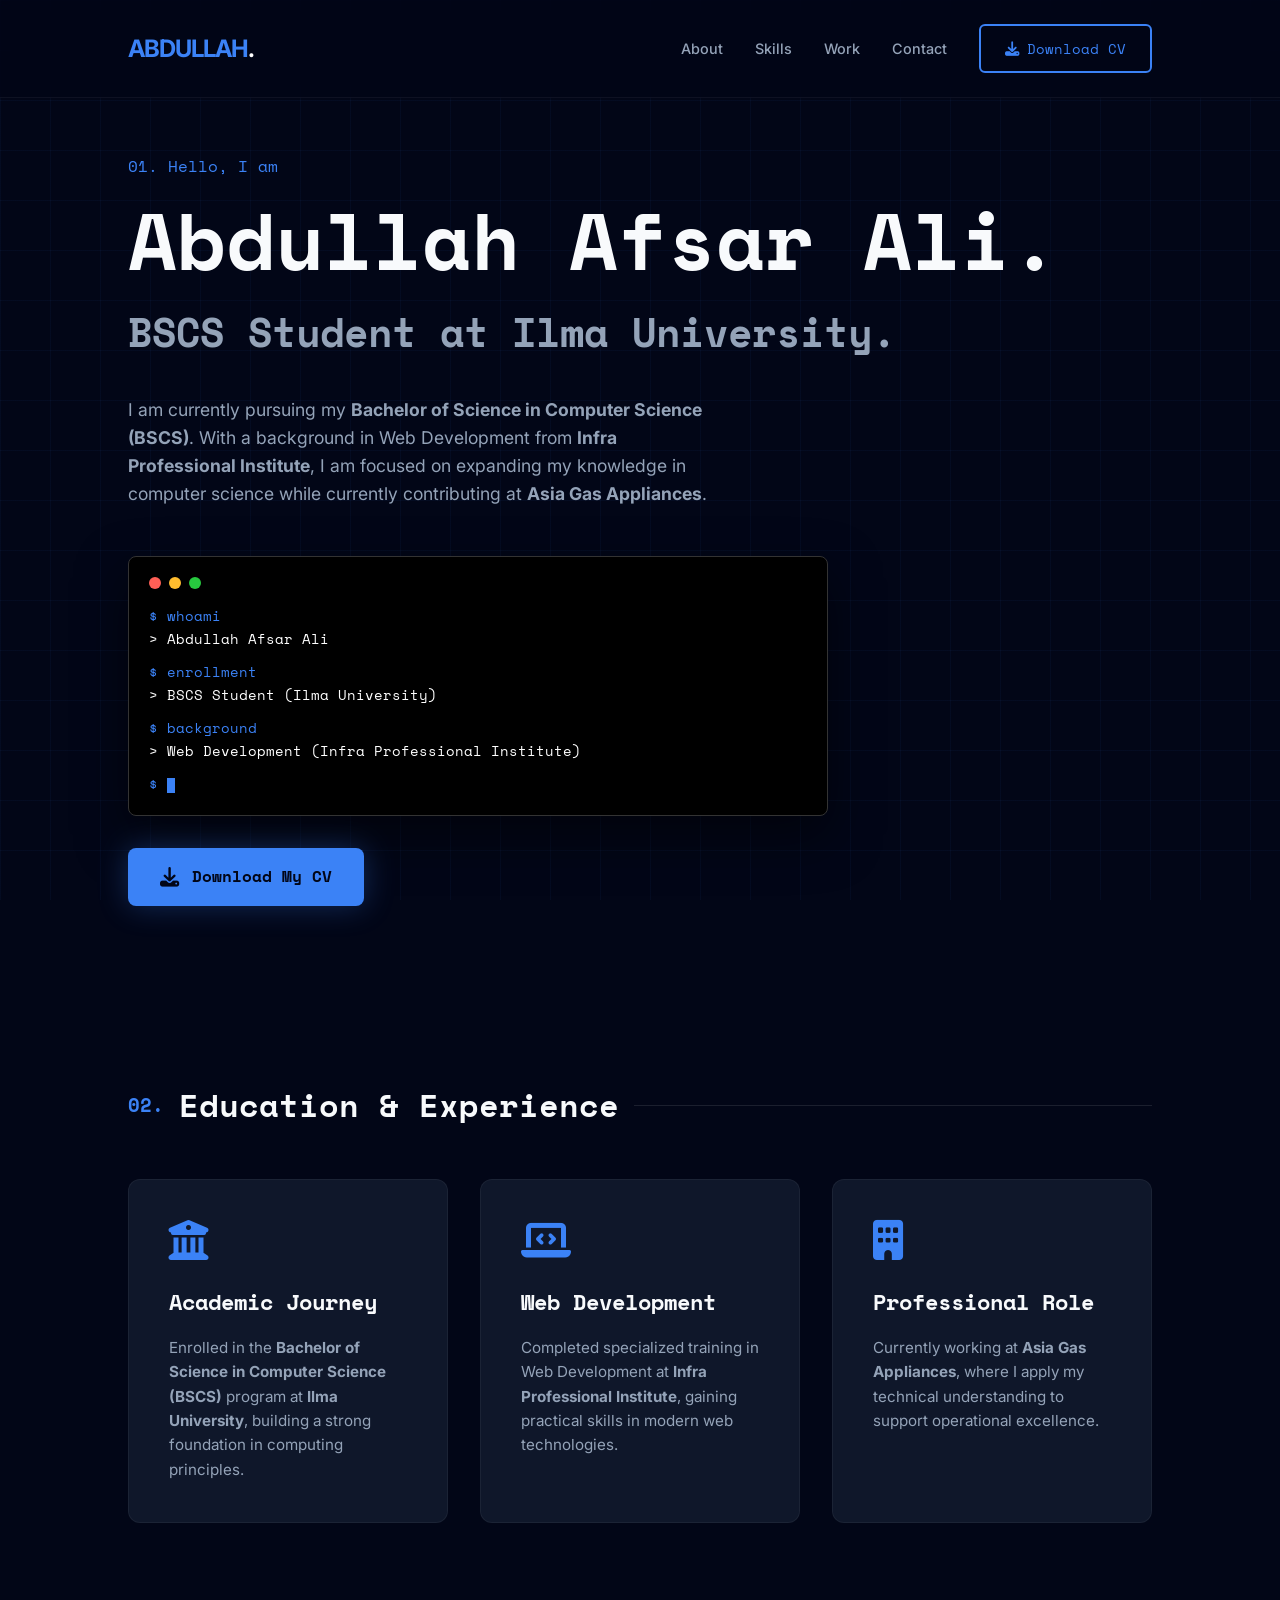
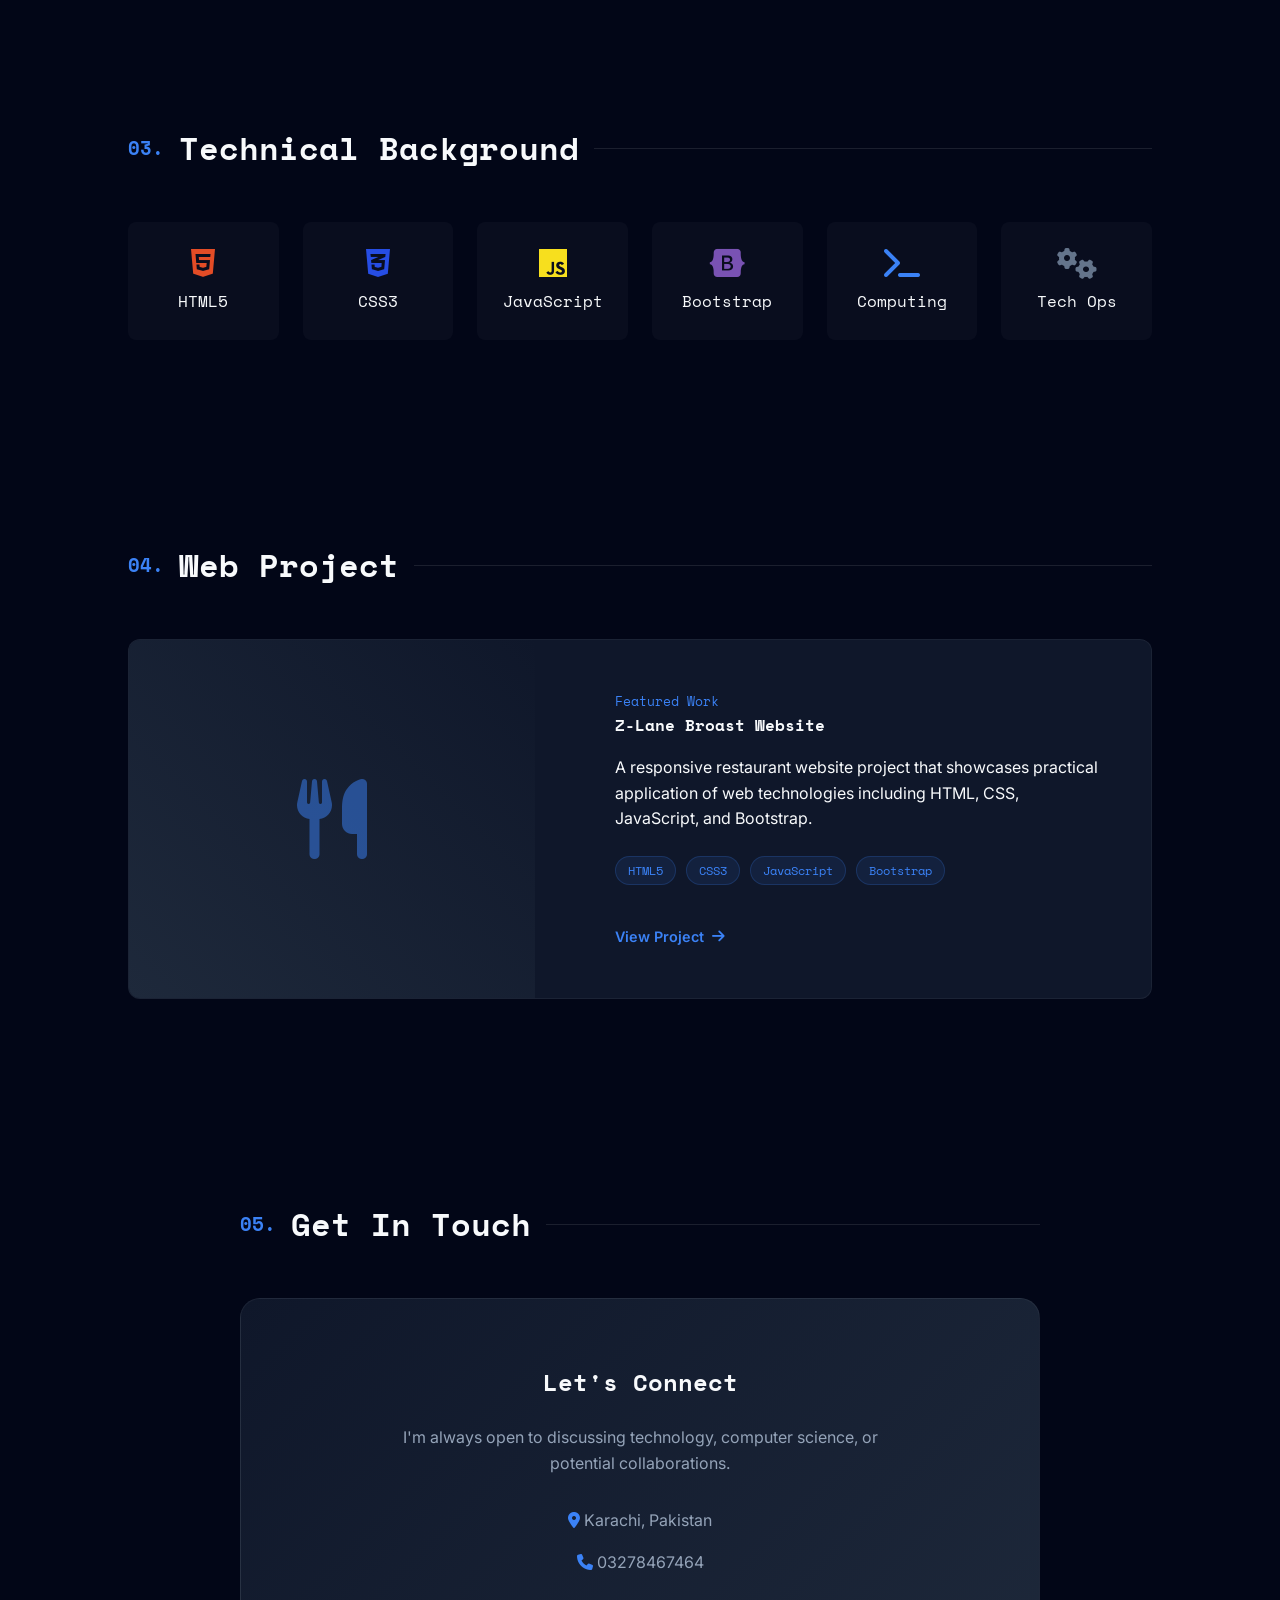
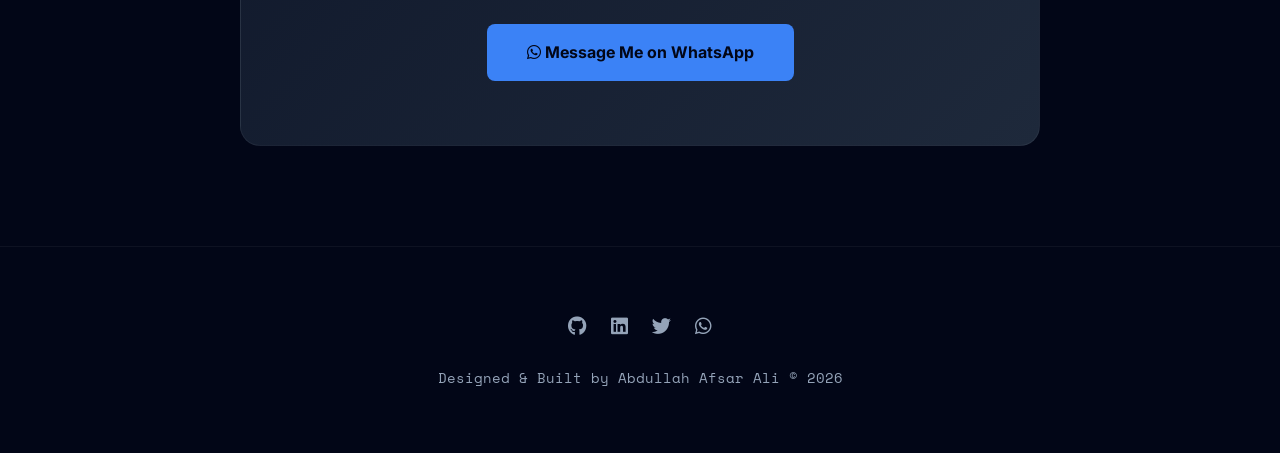
==== index.html @ c538eb92 "Refactor navigation and button styles in index.html" ====
<!DOCTYPE html>
<html lang="en">
<head>
    <meta charset="UTF-8">
    <meta name="viewport" content="width=device-width, initial-scale=1.0">
    <title>Abdullah Afsar Ali | BSCS Student</title>
    
    <!-- Fonts -->
    <link rel="preconnect" href="https://fonts.googleapis.com">
    <link rel="preconnect" href="https://fonts.gstatic.com" crossorigin>
    <link href="https://fonts.googleapis.com/css2?family=Inter:wght@300;400;600;700&family=Space+Mono:wght@400;700&display=swap" rel="stylesheet">
    
    <!-- Icons -->
    <link rel="stylesheet" href="https://cdnjs.cloudflare.com/ajax/libs/font-awesome/6.4.0/css/all.min.css">
    
    <!-- Animation Library -->
    <link href="https://unpkg.com/aos@2.3.1/dist/aos.css" rel="stylesheet">

    <style>
        :root {
            --bg-deep: #020617;
            --bg-card: #0f172a;
            --accent: #3b82f6; 
            --accent-glow: rgba(59, 130, 246, 0.3);
            --text-primary: #f8fafc;
            --text-secondary: #94a3b8;
            --nav-blur: rgba(2, 6, 23, 0.8);
            --transition: all 0.3s cubic-bezier(0.4, 0, 0.2, 1);
        }

        * {
            margin: 0;
            padding: 0;
            box-sizing: border-box;
        }

        body {
            background-color: var(--bg-deep);
            color: var(--text-primary);
            font-family: 'Inter', sans-serif;
            line-height: 1.6;
            overflow-x: hidden;
            scroll-behavior: smooth;
        }

        h1, h2, h3, h4, .mono {
            font-family: 'Space Mono', monospace;
        }

        /* --- Background Effect --- */
        .grid-bg {
            position: fixed;
            top: 0;
            left: 0;
            width: 100%;
            height: 100%;
            background-image: 
                linear-gradient(rgba(59, 130, 246, 0.05) 1px, transparent 1px),
                linear-gradient(90deg, rgba(59, 130, 246, 0.05) 1px, transparent 1px);
            background-size: 50px 50px;
            z-index: -1;
            pointer-events: none;
        }

        /* --- Navigation --- */
        nav {
            position: fixed;
            top: 0;
            width: 100%;
            padding: 1.5rem 10%;
            display: flex;
            justify-content: space-between;
            align-items: center;
            background: var(--nav-blur);
            backdrop-filter: blur(12px);
            z-index: 1000;
            border-bottom: 1px solid rgba(255, 255, 255, 0.05);
        }

        .logo {
            font-size: 1.5rem;
            font-weight: 700;
            color: var(--accent);
            text-decoration: none;
            letter-spacing: -1px;
        }

        .nav-container {
            display: flex;
            gap: 2rem;
            align-items: center;
        }

        .nav-links {
            display: flex;
            gap: 2rem;
            align-items: center;
        }

        .nav-links a {
            text-decoration: none;
            color: var(--text-secondary);
            font-size: 0.9rem;
            font-weight: 500;
            transition: var(--transition);
        }

        .nav-links a:hover {
            color: var(--accent);
        }

        .btn-cv {
            display: inline-flex;
            align-items: center;
            gap: 0.5rem;
            padding: 0.7rem 1.5rem;
            border: 2px solid var(--accent);
            border-radius: 6px;
            color: var(--accent) !important;
            font-family: 'Space Mono', monospace;
            font-size: 0.9rem;
            font-weight: 600;
            text-decoration: none;
            transition: var(--transition);
            cursor: pointer;
            background: transparent;
        }

        .btn-cv:hover {
            background: var(--accent-glow);
            box-shadow: 0 0 20px var(--accent-glow);
            transform: translateY(-2px);
        }

        /* Mobile Menu Toggle */
        .menu-toggle {
            display: none;
            flex-direction: column;
            cursor: pointer;
            gap: 0.5rem;
            background: none;
            border: none;
        }

        .menu-toggle span {
            width: 25px;
            height: 3px;
            background: var(--accent);
            border-radius: 2px;
            transition: var(--transition);
        }

        /* --- Hero Section --- */
        header {
            min-height: 100vh;
            display: flex;
            flex-direction: column;
            justify-content: center;
            padding: 0 10%;
            position: relative;
            margin-top: 80px;
        }

        .hero-label {
            color: var(--accent);
            font-size: 1rem;
            margin-bottom: 1rem;
            display: block;
        }

        header h1 {
            font-size: clamp(2.5rem, 8vw, 5rem);
            line-height: 1.1;
            margin-bottom: 1rem;
            color: var(--text-primary);
        }

        header h2 {
            font-size: clamp(1.5rem, 4vw, 2.5rem);
            color: var(--text-secondary);
            margin-bottom: 2rem;
        }

        .hero-p {
            max-width: 600px;
            color: var(--text-secondary);
            font-size: 1.1rem;
            margin-bottom: 3rem;
        }

        /* --- Terminal Component --- */
        .terminal {
            background: #000;
            border-radius: 8px;
            padding: 20px;
            border: 1px solid #333;
            box-shadow: 0 20px 50px rgba(0,0,0,0.5);
            max-width: 700px;
            margin-top: 2rem;
        }

        .terminal-header {
            display: flex;
            gap: 8px;
            margin-bottom: 15px;
        }

        .dot { width: 12px; height: 12px; border-radius: 50%; }
        .red { background: #ff5f56; }
        .yellow { background: #ffbd2e; }
        .green { background: #27c93f; }

        .terminal-body {
            font-family: 'Space Mono', monospace;
            color: #3b82f6; 
            font-size: 0.9rem;
        }

        .cursor {
            display: inline-block;
            width: 8px;
            height: 15px;
            background: #3b82f6;
            animation: blink 1s infinite;
            vertical-align: middle;
        }

        @keyframes blink { 50% { opacity: 0; } }

        /* --- Sections --- */
        section {
            padding: 100px 10%;
        }

        .section-title {
            font-size: 2rem;
            margin-bottom: 3rem;
            display: flex;
            align-items: center;
            gap: 15px;
        }

        .section-title::after {
            content: "";
            height: 1px;
            flex-grow: 1;
            background: rgba(255, 255, 255, 0.1);
        }

        .section-title span {
            color: var(--accent);
            font-size: 1.2rem;
        }

        /* --- Grid Layouts --- */
        .grid {
            display: grid;
            grid-template-columns: repeat(auto-fit, minmax(300px, 1fr));
            gap: 2rem;
        }

        /* --- Cards --- */
        .card {
            background: var(--bg-card);
            padding: 2.5rem;
            border-radius: 12px;
            border: 1px solid rgba(255, 255, 255, 0.05);
            transition: var(--transition);
            position: relative;
            overflow: hidden;
        }

        .card:hover {
            transform: translateY(-10px);
            border-color: var(--accent);
            background: rgba(15, 23, 42, 0.8);
        }

        .card i {
            font-size: 2.5rem;
            color: var(--accent);
            margin-bottom: 1.5rem;
        }

        .card h4 {
            font-size: 1.4rem;
            margin-bottom: 1rem;
            color: var(--text-primary);
        }

        .card p {
            color: var(--text-secondary);
            font-size: 0.95rem;
        }

        /* --- Project Section --- */
        .project-card {
            grid-column: 1 / -1;
            display: flex;
            flex-direction: row;
            gap: 2rem;
            background: var(--bg-card);
            border-radius: 12px;
            overflow: hidden;
            border: 1px solid rgba(255, 255, 255, 0.05);
        }

        .project-img {
            flex: 1;
            background: linear-gradient(45deg, #1e293b, #0f172a);
            display: flex;
            align-items: center;
            justify-content: center;
            min-height: 300px;
        }

        .project-img i {
            font-size: 5rem;
            color: var(--accent);
            opacity: 0.5;
        }

        .project-content {
            flex: 1.2;
            padding: 3rem;
        }

        .tags {
            display: flex;
            flex-wrap: wrap;
            gap: 10px;
            margin: 1.5rem 0;
        }

        .tag {
            background: rgba(59, 130, 246, 0.1);
            color: var(--accent);
            padding: 4px 12px;
            border-radius: 20px;
            font-size: 0.75rem;
            font-family: 'Space Mono', monospace;
            border: 1px solid rgba(59, 130, 246, 0.2);
        }

        .btn-link {
            display: inline-flex;
            align-items: center;
            gap: 8px;
            color: var(--accent);
            text-decoration: none;
            font-weight: 600;
            font-size: 0.9rem;
            margin-top: 1rem;
        }

        .btn-link:hover i {
            transform: translateX(5px);
        }

        .btn-link i {
            transition: var(--transition);
        }

        /* --- Skills Section --- */
        .skills-container {
            display: grid;
            grid-template-columns: repeat(auto-fit, minmax(150px, 1fr));
            gap: 1.5rem;
        }

        .skill-item {
            background: rgba(255, 255, 255, 0.03);
            padding: 1.5rem;
            border-radius: 8px;
            text-align: center;
            border: 1px solid transparent;
            transition: var(--transition);
        }

        .skill-item:hover {
            border-color: var(--accent);
            background: var(--accent-glow);
        }

        .skill-item i {
            font-size: 2rem;
            margin-bottom: 10px;
            display: block;
        }

        /* --- Contact --- */
        .contact-wrapper {
            max-width: 800px;
            margin: 0 auto;
            text-align: center;
        }

        .contact-card {
            background: linear-gradient(135deg, var(--bg-card), #1e293b);
            padding: 4rem 2rem;
            border-radius: 20px;
            border: 1px solid rgba(255, 255, 255, 0.05);
        }

        .contact-info {
            margin: 2rem 0;
            display: flex;
            flex-direction: column;
            gap: 1rem;
            color: var(--text-secondary);
        }

        .btn-primary {
            display: inline-block;
            background: var(--accent);
            color: var(--bg-deep);
            padding: 1rem 2.5rem;
            border-radius: 8px;
            text-decoration: none;
            font-weight: 700;
            transition: var(--transition);
            margin-top: 1rem;
        }

        .btn-primary:hover {
            transform: translateY(-3px);
            box-shadow: 0 10px 20px var(--accent-glow);
        }

        /* --- Hero CTA Button --- */
        .btn-hero-cv {
            display: inline-flex;
            align-items: center;
            gap: 0.8rem;
            padding: 1rem 2rem;
            background: var(--accent);
            color: var(--bg-deep);
            border: none;
            border-radius: 8px;
            font-size: 1rem;
            font-weight: 700;
            font-family: 'Space Mono', monospace;
            text-decoration: none;
            cursor: pointer;
            transition: var(--transition);
            margin-top: 2rem;
            box-shadow: 0 0 30px var(--accent-glow);
        }

        .btn-hero-cv:hover {
            transform: translateY(-4px);
            box-shadow: 0 10px 40px var(--accent-glow);
            background: #60a5fa;
        }

        .btn-hero-cv i {
            font-size: 1.2rem;
        }

        /* --- Footer --- */
        footer {
            padding: 4rem 10%;
            text-align: center;
            border-top: 1px solid rgba(255, 255, 255, 0.05);
            color: var(--text-secondary);
            font-size: 0.9rem;
        }

        .social-links {
            display: flex;
            justify-content: center;
            gap: 1.5rem;
            margin-bottom: 1.5rem;
        }

        .social-links a {
            color: var(--text-secondary);
            font-size: 1.2rem;
            transition: var(--transition);
        }

        .social-links a:hover {
            color: var(--accent);
        }

        /* --- Responsive --- */
        @media (max-width: 768px) {
            nav {
                padding: 1rem 5%;
                flex-wrap: wrap;
            }

            .menu-toggle {
                display: flex;
            }

            .nav-container {
                display: none;
                position: absolute;
                top: 100%;
                left: 0;
                right: 0;
                flex-direction: column;
                background: var(--nav-blur);
                padding: 2rem 5%;
                gap: 1rem;
                width: 100%;
            }

            .nav-container.active {
                display: flex;
            }

            .nav-links {
                flex-direction: column;
                gap: 1rem;
                width: 100%;
            }

            .nav-links a, .btn-cv {
                width: 100%;
                text-align: center;
            }

            section { 
                padding: 60px 5%; 
            }

            header { 
                padding: 0 5%; 
                margin-top: 100px;
            }

            header h1 { 
                font-size: 2.5rem; 
            }

            .section-title { 
                font-size: 1.5rem; 
            }

            .project-card {
                flex-direction: column;
            }

            .project-img {
                min-height: 200px;
            }
        }
    </style>
</head>
<body>

    <div class="grid-bg"></div>

    <nav>
        <a href="#" class="logo">ABDULLAH<span style="color:white">.</span></a>
        <button class="menu-toggle" id="menuToggle">
            <span></span>
            <span></span>
            <span></span>
        </button>
        <div class="nav-container" id="navContainer">
            <div class="nav-links">
                <a href="#about">About</a>
                <a href="#skills">Skills</a>
                <a href="#projects">Work</a>
                <a href="#contact">Contact</a>
                <a href="CV.pdf" download class="btn-cv">
                    <i class="fas fa-download"></i> Download CV
                </a>
            </div>
        </div>
    </nav>

    <header>
        <div data-aos="fade-up">
            <span class="hero-label mono">01. Hello, I am</span>
            <h1>Abdullah Afsar Ali.</h1>
            <h2>BSCS Student at Ilma University.</h2>
            <p class="hero-p">
                I am currently pursuing my <strong>Bachelor of Science in Computer Science (BSCS)</strong>. 
                With a background in Web Development from <strong>Infra Professional Institute</strong>, I am focused on 
                expanding my knowledge in computer science while currently contributing at <strong>Asia Gas Appliances</strong>.
            </p>
            
            <div class="terminal">
                <div class="terminal-header">
                    <div class="dot red"></div>
                    <div class="dot yellow"></div>
                    <div class="dot green"></div>
                </div>
                <div class="terminal-body">
                    <div>$ whoami</div>
                    <div style="color: #fff; margin-bottom: 10px;">> Abdullah Afsar Ali</div>
                    <div>$ enrollment</div>
                    <div style="color: #fff; margin-bottom: 10px;">> BSCS Student (Ilma University)</div>
                    <div>$ background</div>
                    <div style="color: #fff; margin-bottom: 10px;">> Web Development (Infra Professional Institute)</div>
                    <div>$ <span class="cursor"></span></div>
                </div>
            </div>
            
            <a href="CV.pdf" download class="btn-hero-cv">
                <i class="fas fa-download"></i> Download My CV
            </a>
        </div>
    </header>

    <section id="about">
        <h3 class="section-title" data-aos="fade-right"><span>02.</span> Education & Experience</h3>
        <div class="grid">
            <div class="card" data-aos="fade-up">
                <i class="fas fa-university"></i>
                <h4>Academic Journey</h4>
                <p>Enrolled in the <strong>Bachelor of Science in Computer Science (BSCS)</strong> program at <strong>Ilma University</strong>, building a strong foundation in computing principles.</p>
            </div>
            <div class="card" data-aos="fade-up" data-aos-delay="100">
                <i class="fas fa-laptop-code"></i>
                <h4>Web Development</h4>
                <p>Completed specialized training in Web Development at <strong>Infra Professional Institute</strong>, gaining practical skills in modern web technologies.</p>
            </div>
            <div class="card" data-aos="fade-up" data-aos-delay="200">
                <i class="fas fa-building"></i>
                <h4>Professional Role</h4>
                <p>Currently working at <strong>Asia Gas Appliances</strong>, where I apply my technical understanding to support operational excellence.</p>
            </div>
        </div>
    </section>

    <section id="skills">
        <h3 class="section-title" data-aos="fade-right"><span>03.</span> Technical Background</h3>
        <div class="skills-container">
            <div class="skill-item" data-aos="zoom-in">
                <i class="fab fa-html5" style="color: #e34c26;"></i>
                <span class="mono">HTML5</span>
            </div>
            <div class="skill-item" data-aos="zoom-in" data-aos-delay="50">
                <i class="fab fa-css3-alt" style="color: #264de4;"></i>
                <span class="mono">CSS3</span>
            </div>
            <div class="skill-item" data-aos="zoom-in" data-aos-delay="100">
                <i class="fab fa-js" style="color: #f7df1e;"></i>
                <span class="mono">JavaScript</span>
            </div>
            <div class="skill-item" data-aos="zoom-in" data-aos-delay="150">
                <i class="fab fa-bootstrap" style="color: #7952b3;"></i>
                <span class="mono">Bootstrap</span>
            </div>
            <div class="skill-item" data-aos="zoom-in" data-aos-delay="200">
                <i class="fas fa-terminal" style="color: var(--accent);"></i>
                <span class="mono">Computing</span>
            </div>
            <div class="skill-item" data-aos="zoom-in" data-aos-delay="250">
                <i class="fas fa-gears" style="color: #64748b;"></i>
                <span class="mono">Tech Ops</span>
            </div>
        </div>
    </section>

    <section id="projects">
        <h3 class="section-title" data-aos="fade-right"><span>04.</span> Web Project</h3>
        <div class="project-card" data-aos="fade-up">
            <div class="project-img">
                <i class="fas fa-utensils"></i>
            </div>
            <div class="project-content">
                <span class="mono" style="color: var(--accent); font-size: 0.8rem;">Featured Work</span>
                <h4>Z-Lane Broast Website</h4>
                <p style="margin-top: 1rem;">
                    A responsive restaurant website project that showcases practical application 
                    of web technologies including HTML, CSS, JavaScript, and Bootstrap.
                </p>
                <div class="tags">
                    <span class="tag">HTML5</span>
                    <span class="tag">CSS3</span>
                    <span class="tag">JavaScript</span>
                    <span class="tag">Bootstrap</span>
                </div>
                <a href="https://whitedevil1566.github.io/Z-Lane-Broast/" target="_blank" class="btn-link">
                    View Project <i class="fas fa-arrow-right"></i>
                </a>
            </div>
        </div>
    </section>

    <section id="contact">
        <div class="contact-wrapper" data-aos="zoom-out">
            <h3 class="section-title"><span>05.</span> Get In Touch</h3>
            <div class="contact-card">
                <h2>Let's Connect</h2>
                <p style="color: var(--text-secondary); max-width: 500px; margin: 1.5rem auto;">
                    I'm always open to discussing technology, computer science, or potential collaborations.
                </p>
                <div class="contact-info">
                    <p><i class="fas fa-map-marker-alt" style="color: var(--accent);"></i> Karachi, Pakistan</p>
                    <p><i class="fas fa-phone" style="color: var(--accent);"></i> 03278467464</p>
                </div>
                <a href="https://wa.me/923278467464" class="btn-primary">
                    <i class="fab fa-whatsapp"></i> Message Me on WhatsApp
                </a>
            </div>
        </div>
    </section>

    <footer>
        <div class="social-links">
            <a href="https://github.com/whitedevil1566" target="_blank"><i class="fab fa-github"></i></a>
            <a href="#"><i class="fab fa-linkedin"></i></a>
            <a href="#"><i class="fab fa-twitter"></i></a>
            <a href="https://wa.me/923278467464"><i class="fab fa-whatsapp"></i></a>
        </div>
        <p class="mono">Designed & Built by Abdullah Afsar Ali &copy; 2026</p>
    </footer>

    <!-- Scripts -->
    <script src="https://unpkg.com/aos@2.3.1/dist/aos.js"></script>
    <script>
        // Initialize Animations
        AOS.init({
            duration: 1000,
            once: true,
            offset: 100
        });

        // Mobile Menu Toggle
        const menuToggle = document.getElementById('menuToggle');
        const navContainer = document.getElementById('navContainer');

        menuToggle.addEventListener('click', () => {
            navContainer.classList.toggle('active');
        });

        // Close menu when a link is clicked
        document.querySelectorAll('.nav-links a').forEach(link => {
            link.addEventListener('click', () => {
                navContainer.classList.remove('active');
            });
        });

        // Scroll Effect for Nav
        window.addEventListener('scroll', () => {
            const nav = document.querySelector('nav');
            if (window.scrollY > 50) {
                nav.style.padding = '1rem 10%';
                nav.style.boxShadow = '0 10px 30px rgba(0,0,0,0.3)';
            } else {
                nav.style.padding = '1.5rem 10%';
                nav.style.boxShadow = 'none';
            }
        });
    </script>
</body>
</html>
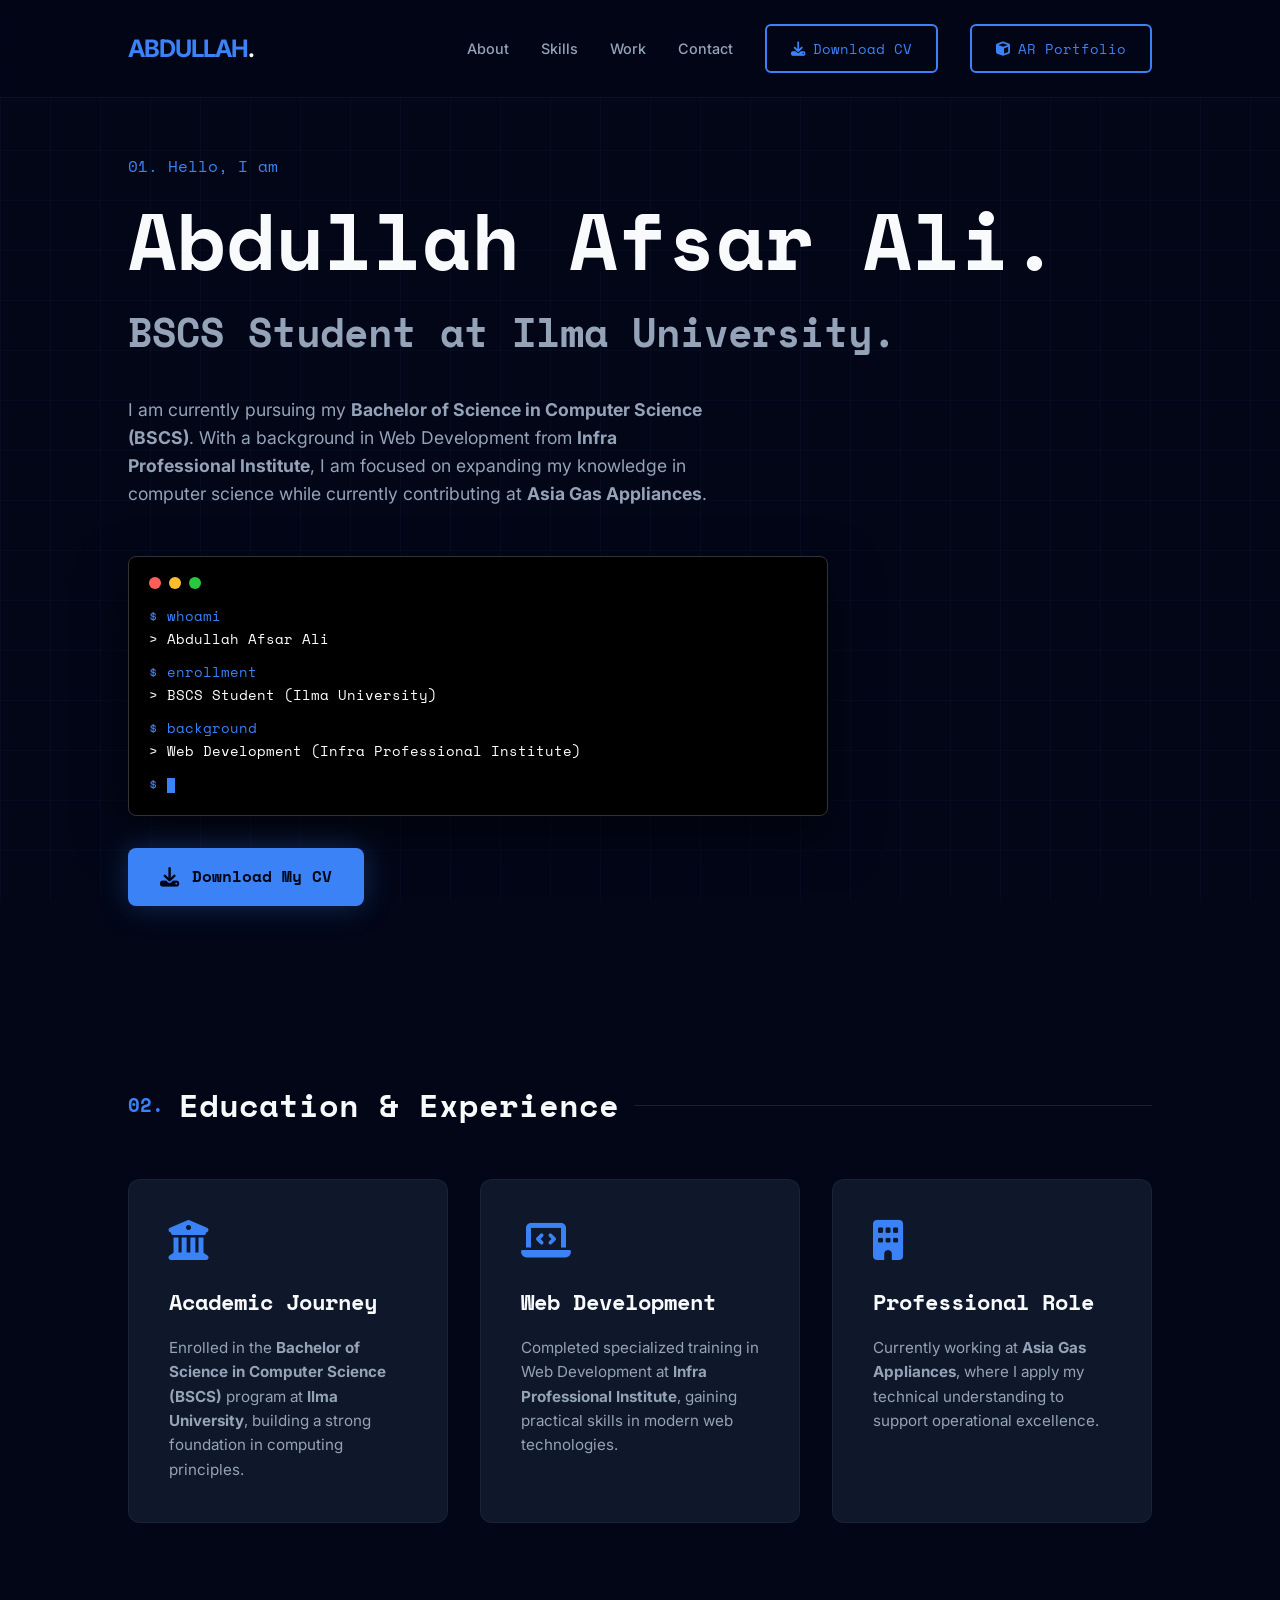
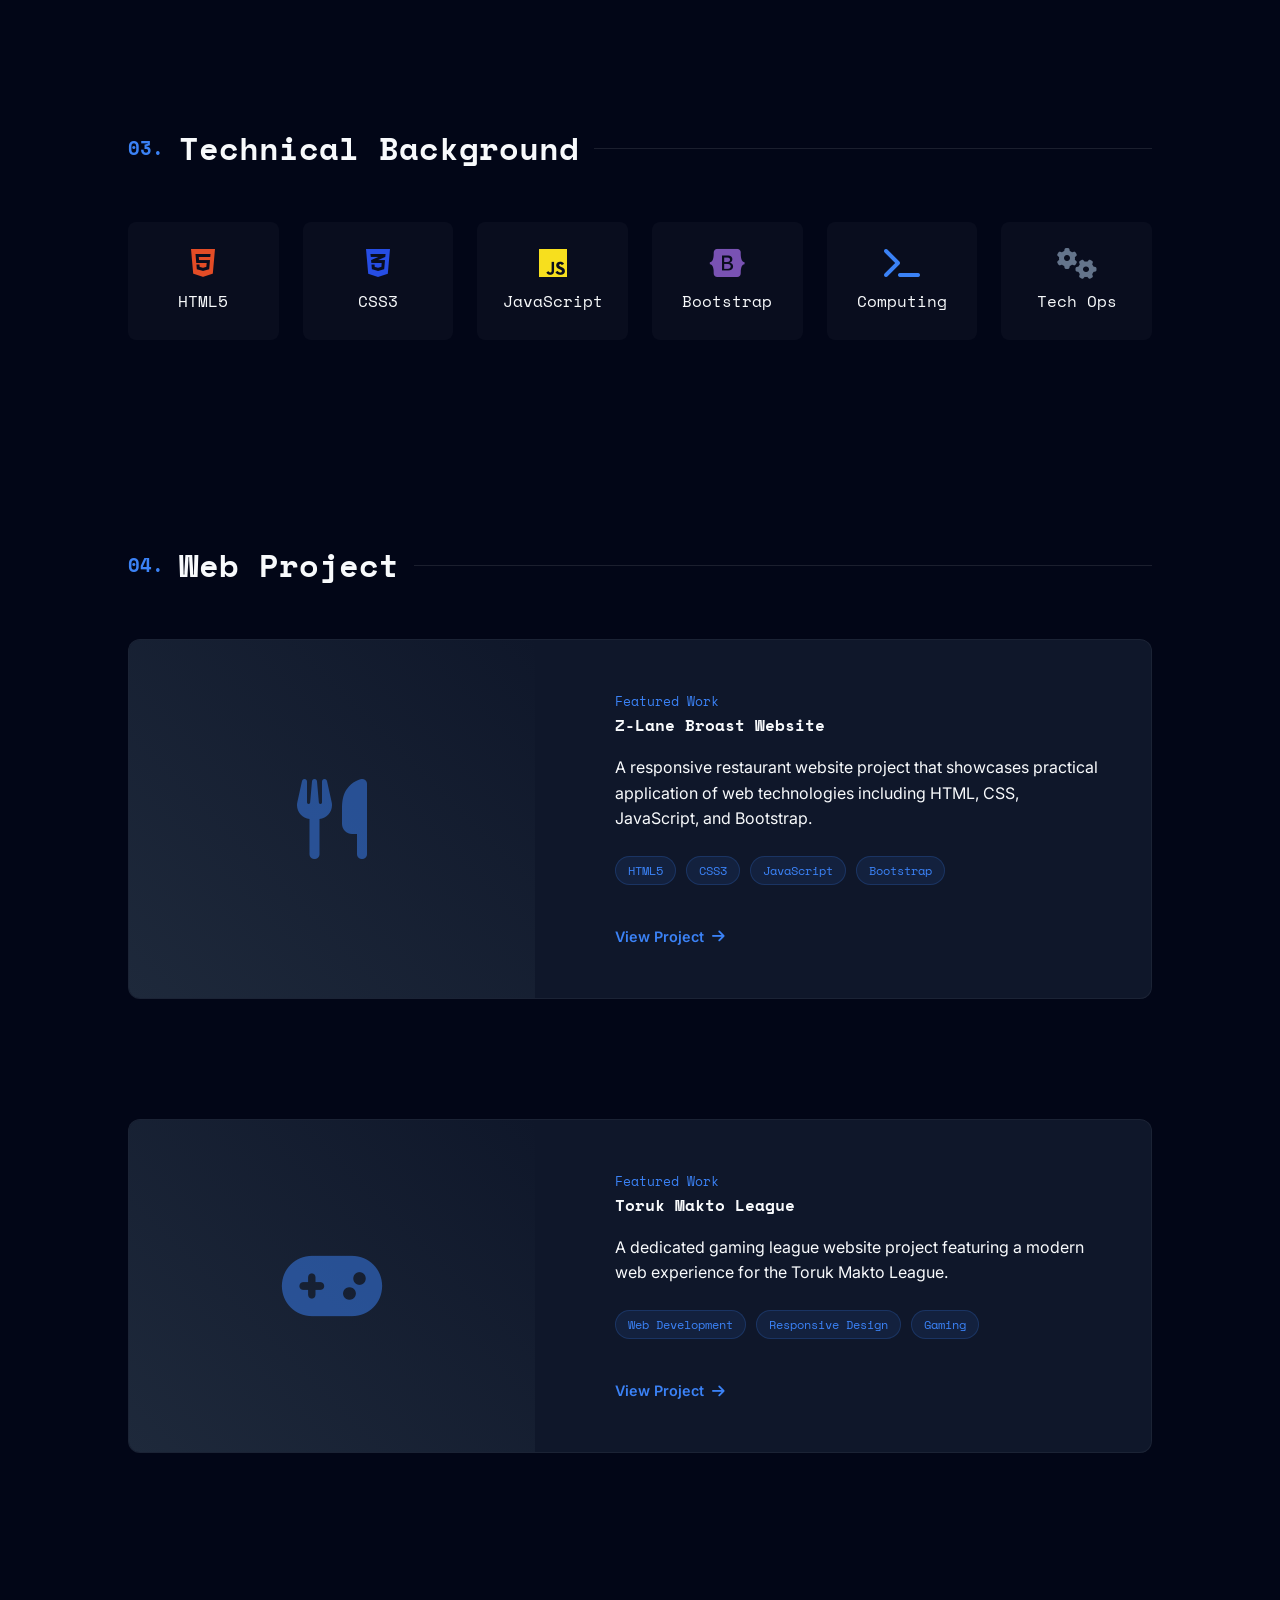
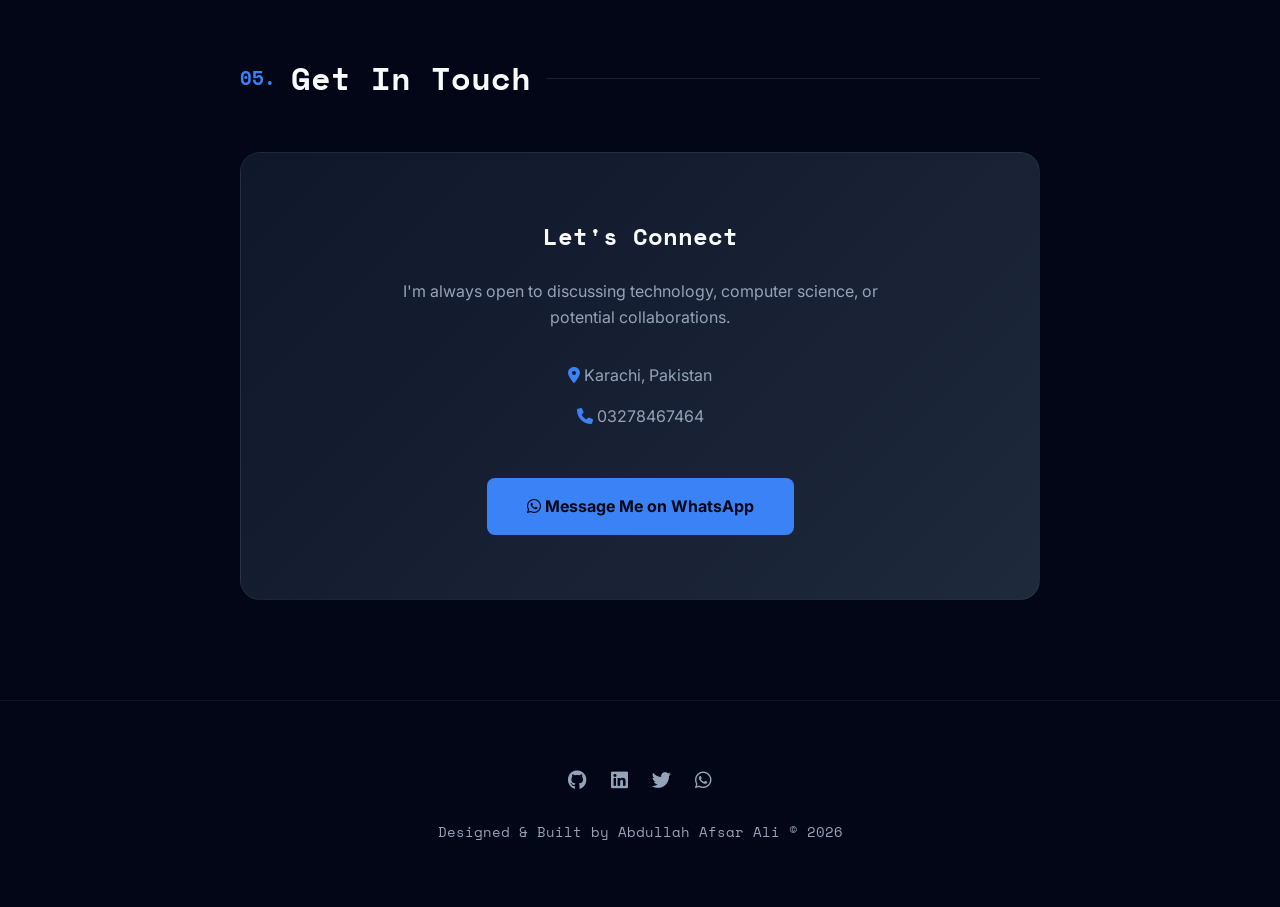
==== commit abf653d6: "Add files via upload" ====
--- a/index.html
+++ b/index.html
@@ -569,6 +569,7 @@
                 <a href="CV.pdf" download class="btn-cv">
                     <i class="fas fa-download"></i> Download CV
                 </a>
+                <a href="ar.html" class="btn-cv"><i class="fas fa-cube"></i> AR Portfolio</a>
             </div>
         </div>
     </nav>
@@ -684,6 +685,30 @@
         </div>
     </section>
 
+    <section id="project-toruk" style="padding-top: 20px;">
+        <div class="project-card" data-aos="fade-up">
+            <div class="project-img">
+                <i class="fas fa-gamepad"></i>
+            </div>
+            <div class="project-content">
+                <span class="mono" style="color: var(--accent); font-size: 0.8rem;">Featured Work</span>
+                <h4>Toruk Makto League</h4>
+                <p style="margin-top: 1rem;">
+                    A dedicated gaming league website project featuring a modern web experience
+                    for the Toruk Makto League.
+                </p>
+                <div class="tags">
+                    <span class="tag">Web Development</span>
+                    <span class="tag">Responsive Design</span>
+                    <span class="tag">Gaming</span>
+                </div>
+                <a href="https://torukmaktoleague.com/" target="_blank" rel="noopener noreferrer" class="btn-link">
+                    View Project <i class="fas fa-arrow-right"></i>
+                </a>
+            </div>
+        </div>
+    </section>
+
     <section id="contact">
         <div class="contact-wrapper" data-aos="zoom-out">
             <h3 class="section-title"><span>05.</span> Get In Touch</h3>
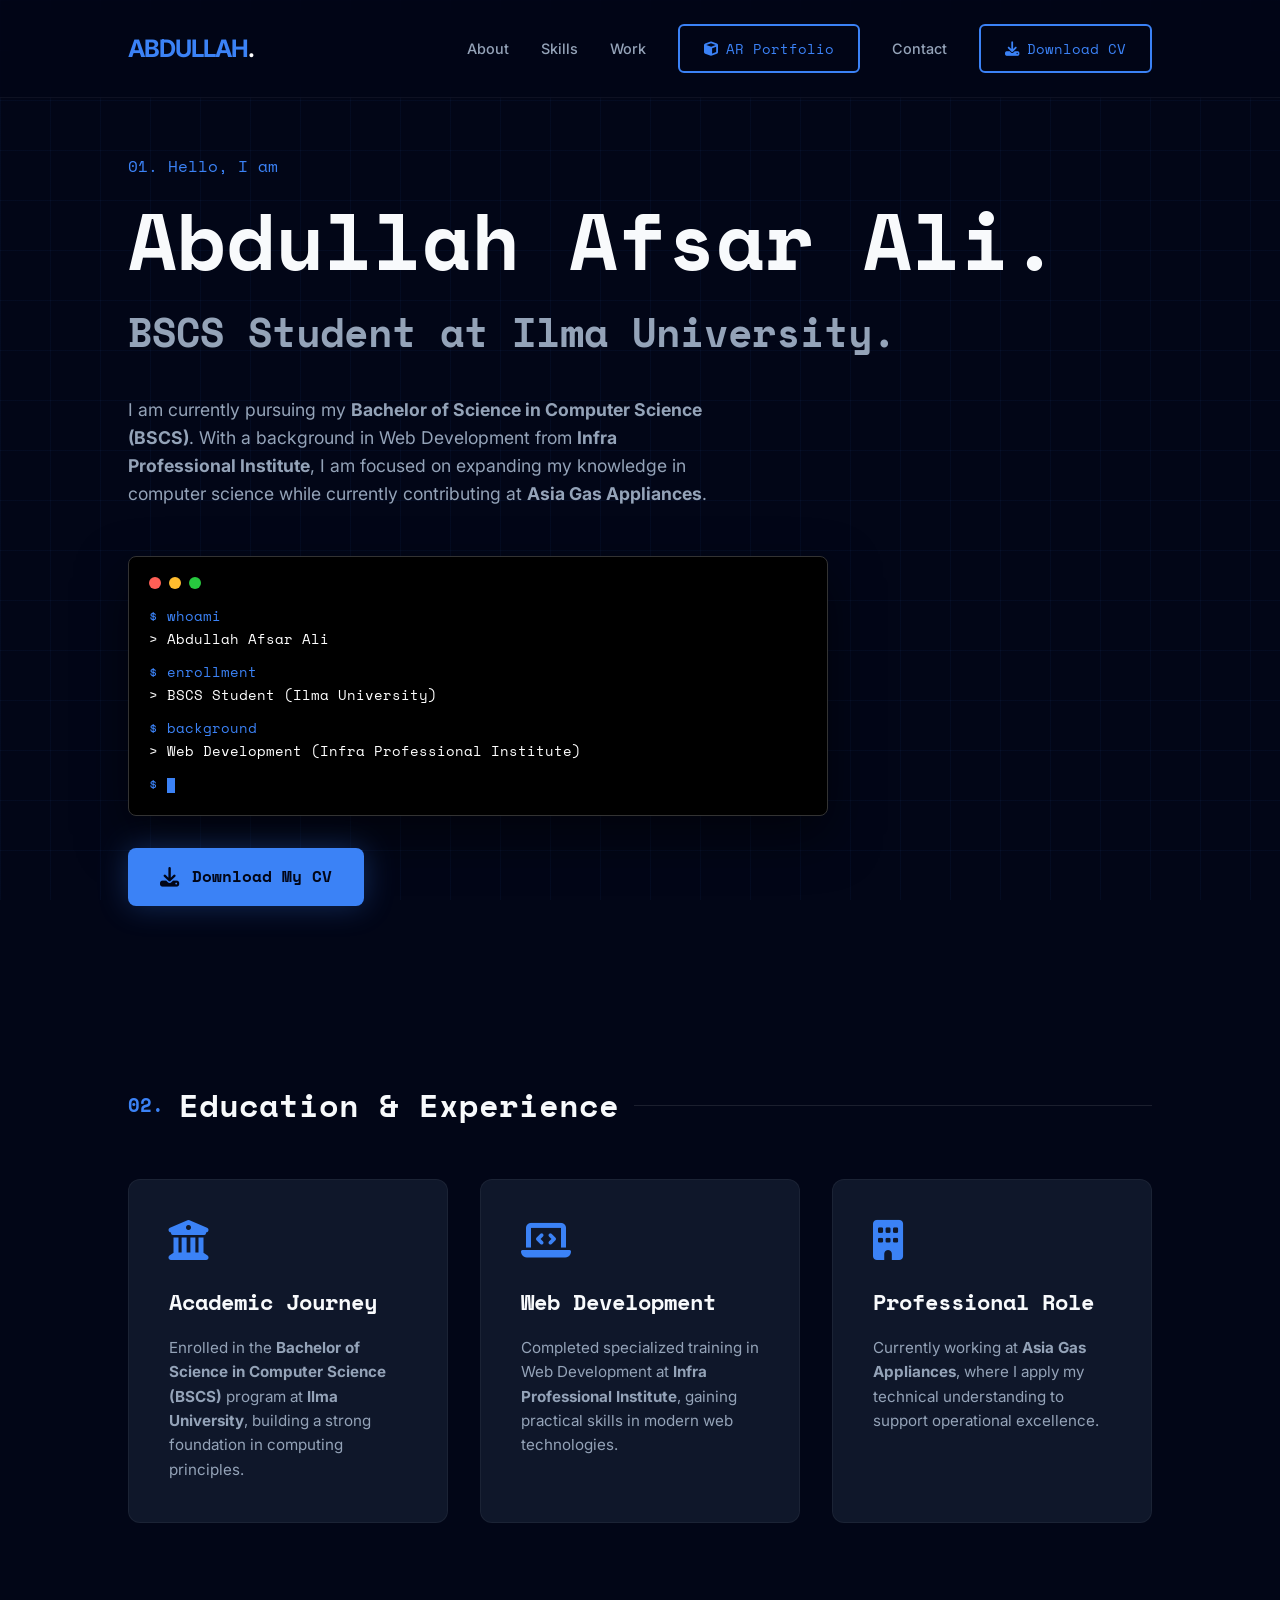
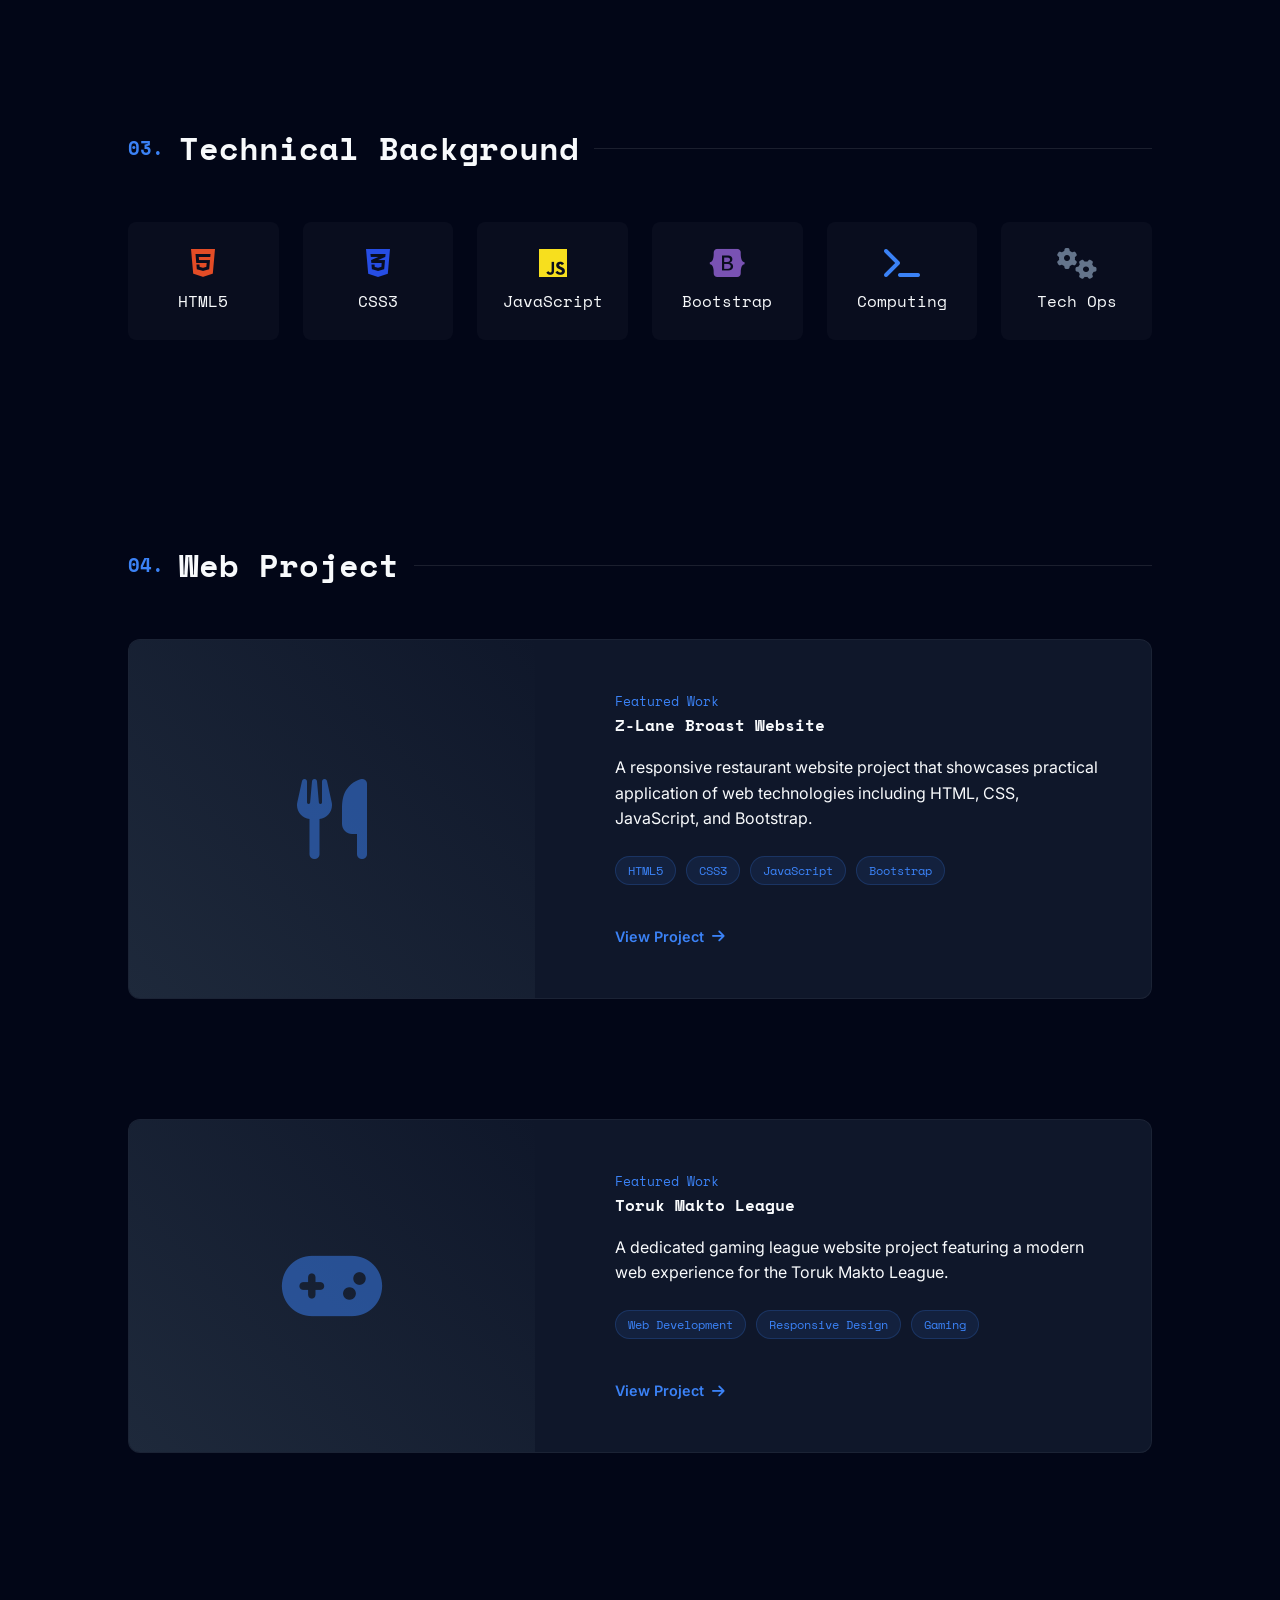
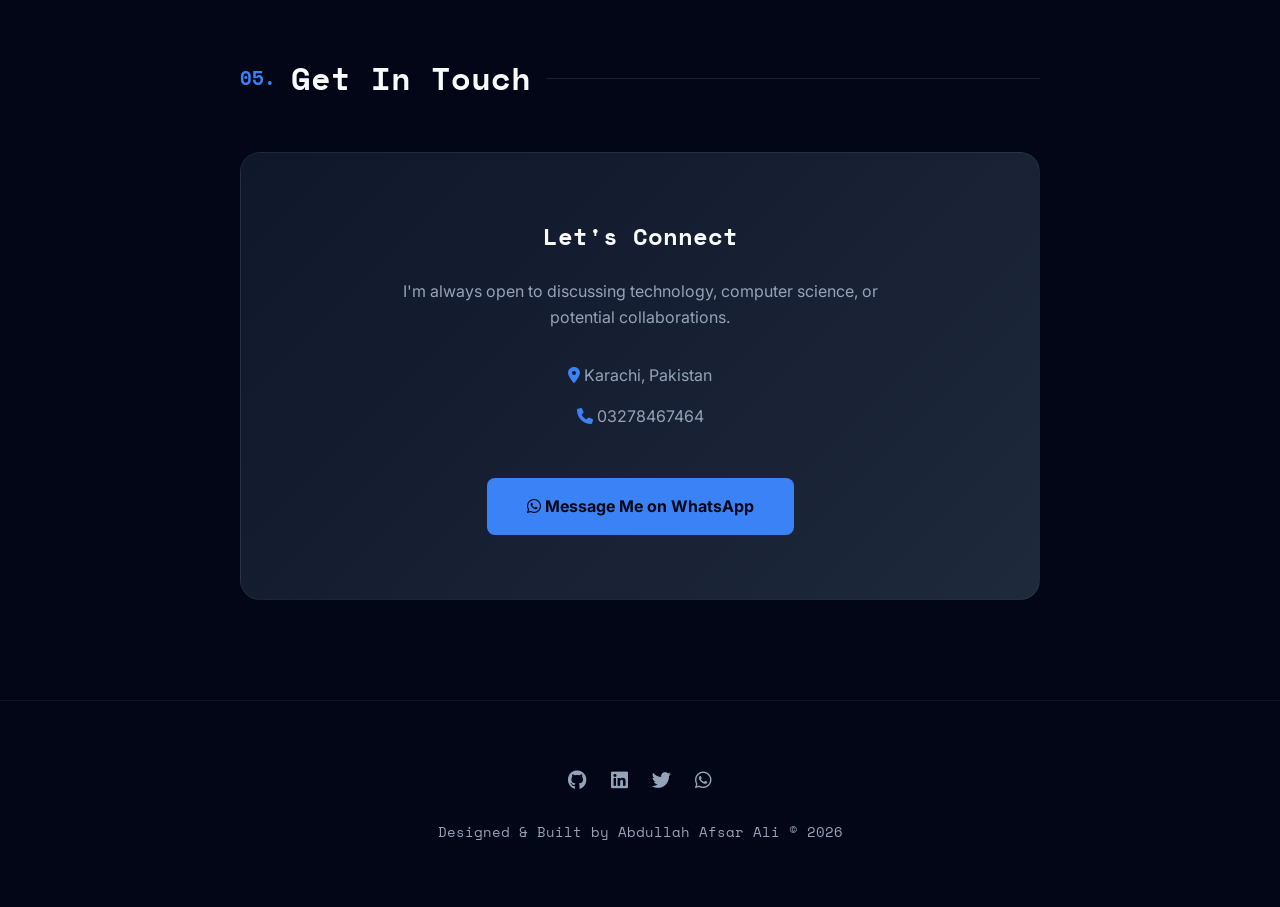
==== commit 9266f4a7: "Add files via upload" ====
--- a/index.html
+++ b/index.html
@@ -565,11 +565,11 @@
                 <a href="#about">About</a>
                 <a href="#skills">Skills</a>
                 <a href="#projects">Work</a>
+                <a href="ar.html" class="btn-cv"><i class="fas fa-cube"></i> AR Portfolio</a>
                 <a href="#contact">Contact</a>
                 <a href="CV.pdf" download class="btn-cv">
                     <i class="fas fa-download"></i> Download CV
                 </a>
-                <a href="ar.html" class="btn-cv"><i class="fas fa-cube"></i> AR Portfolio</a>
             </div>
         </div>
     </nav>
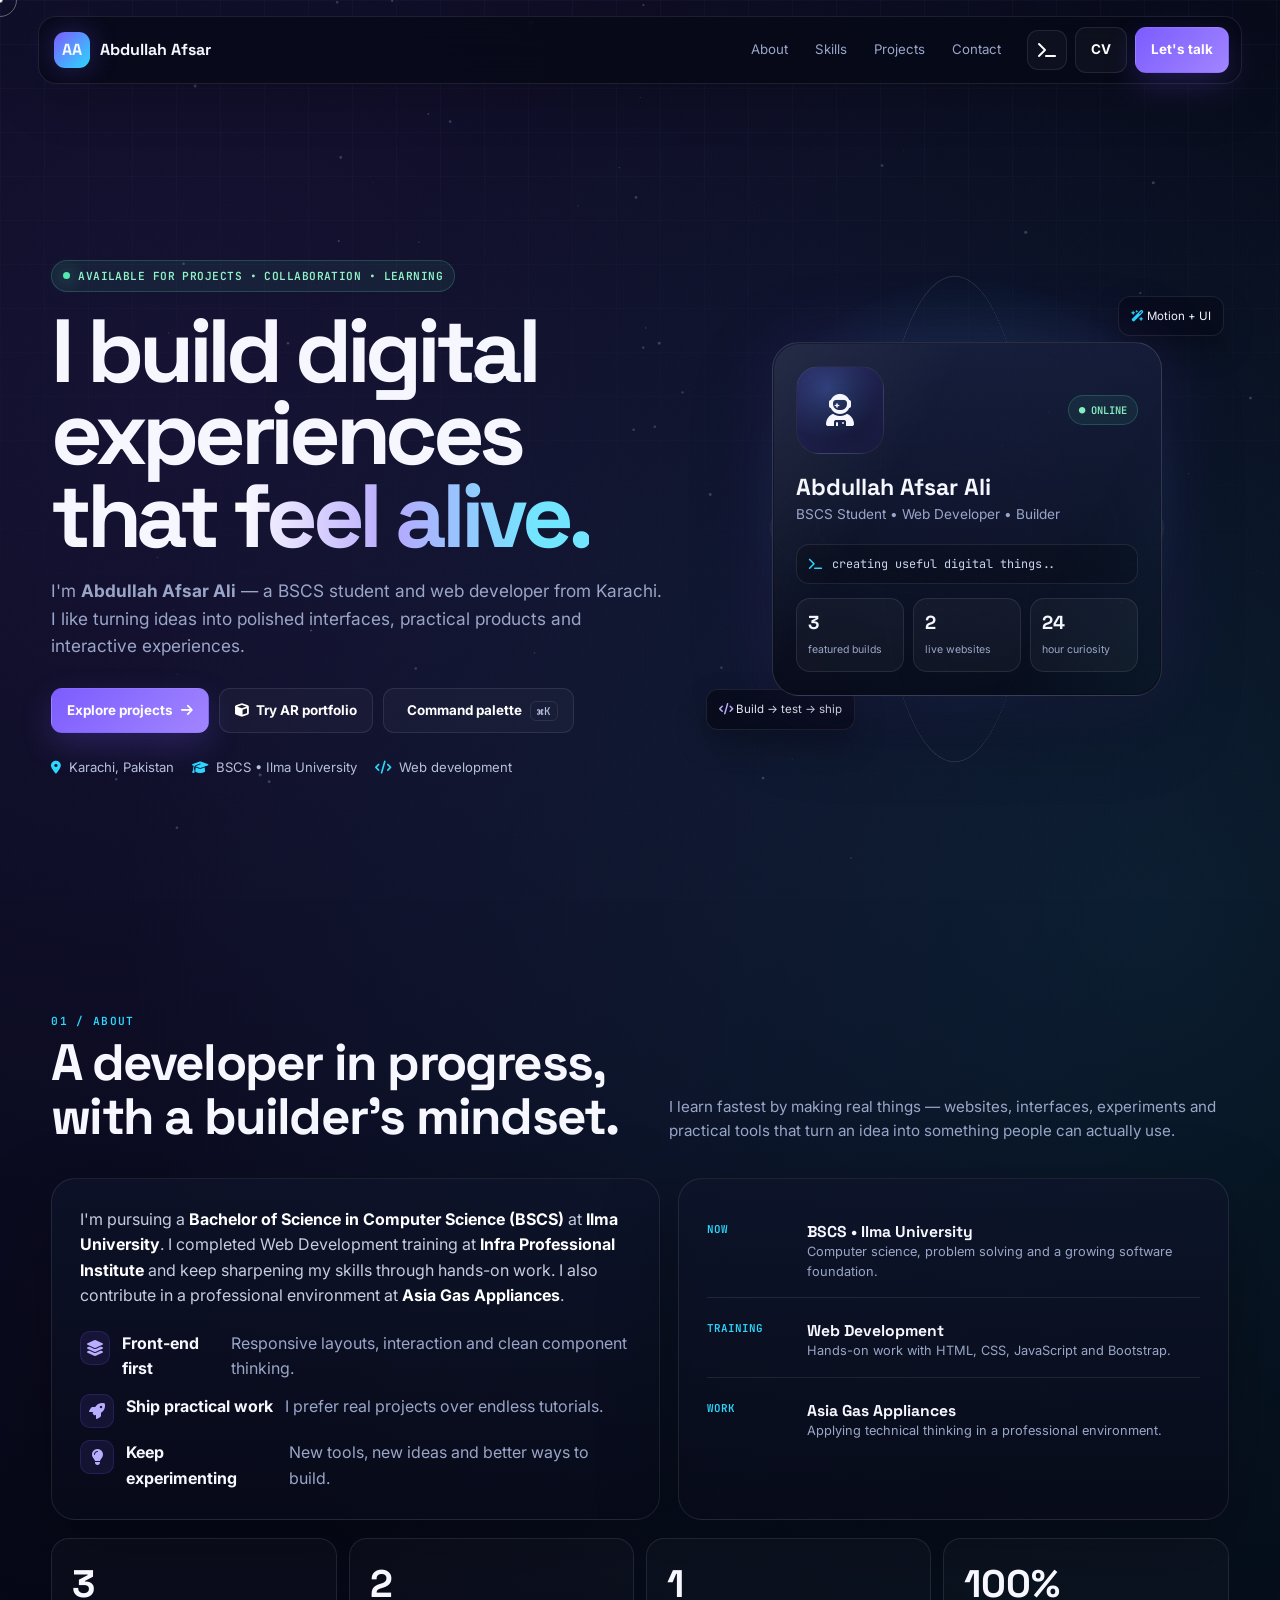
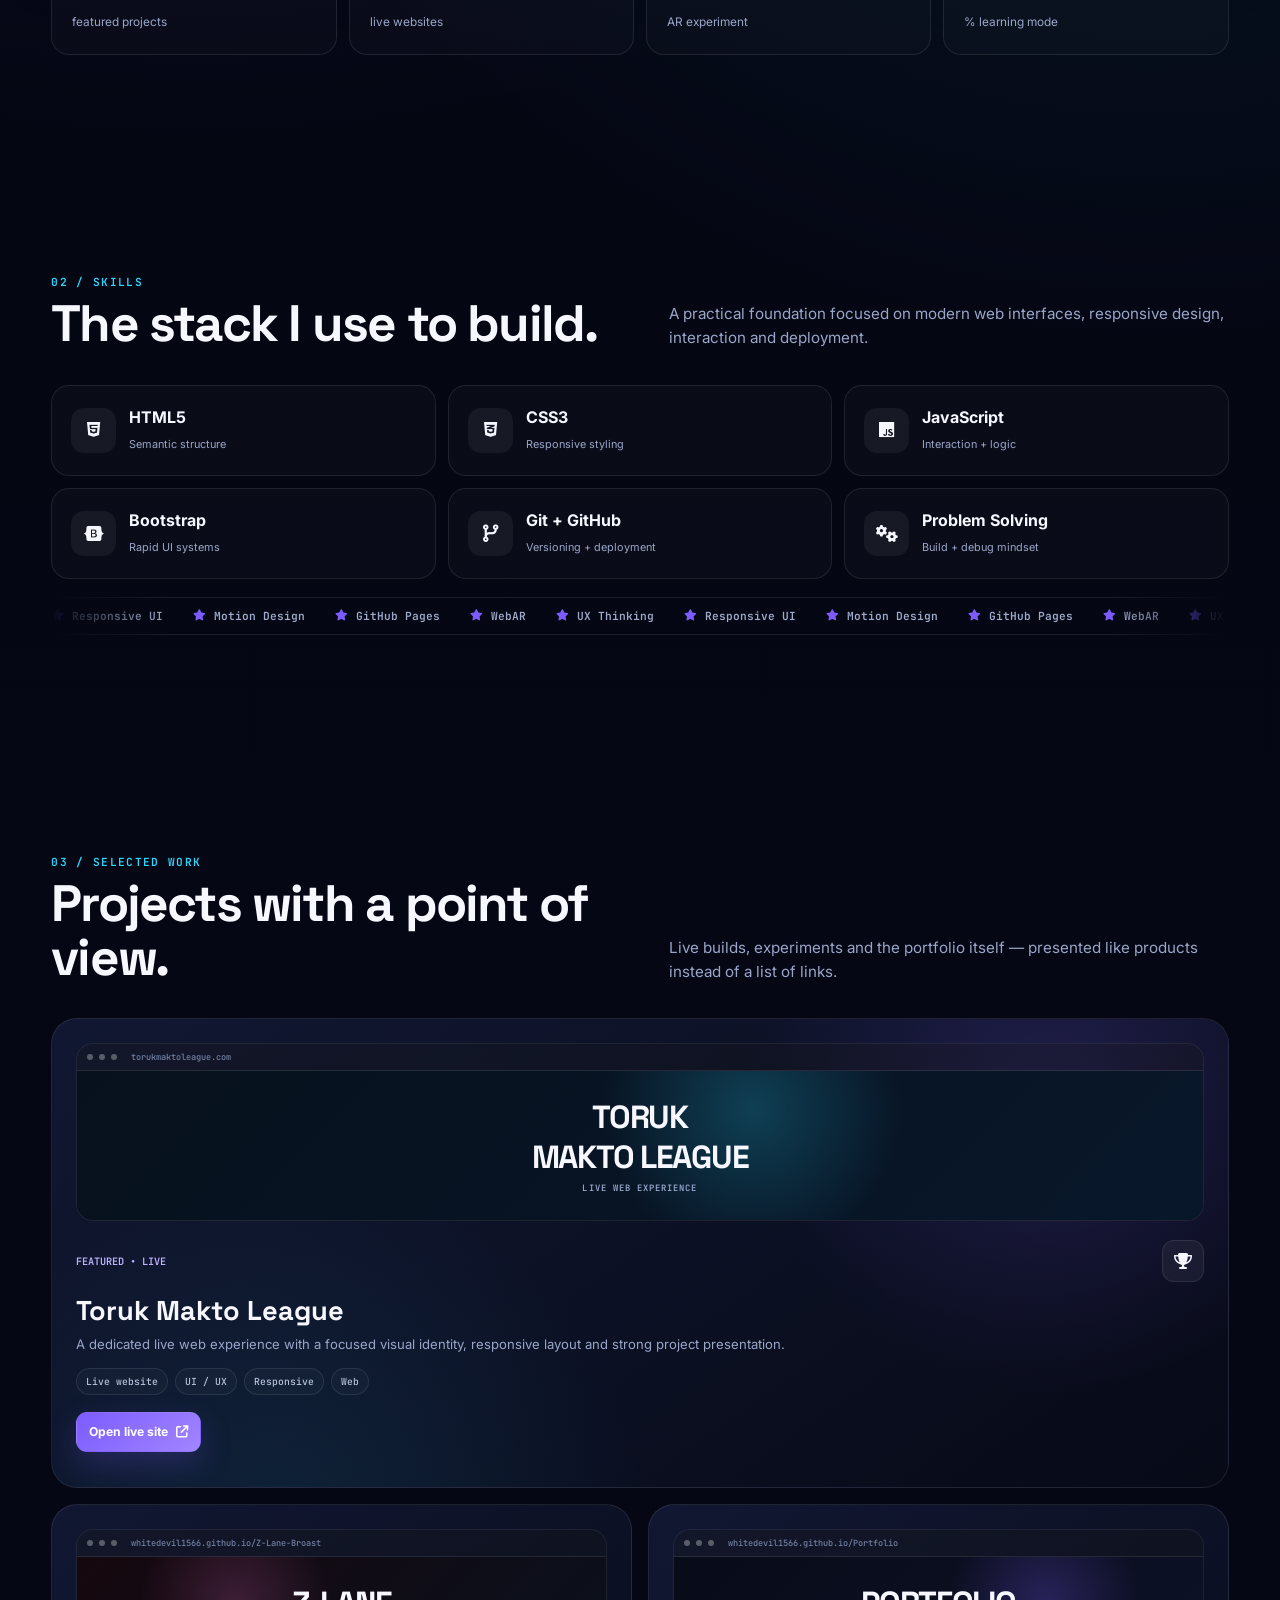
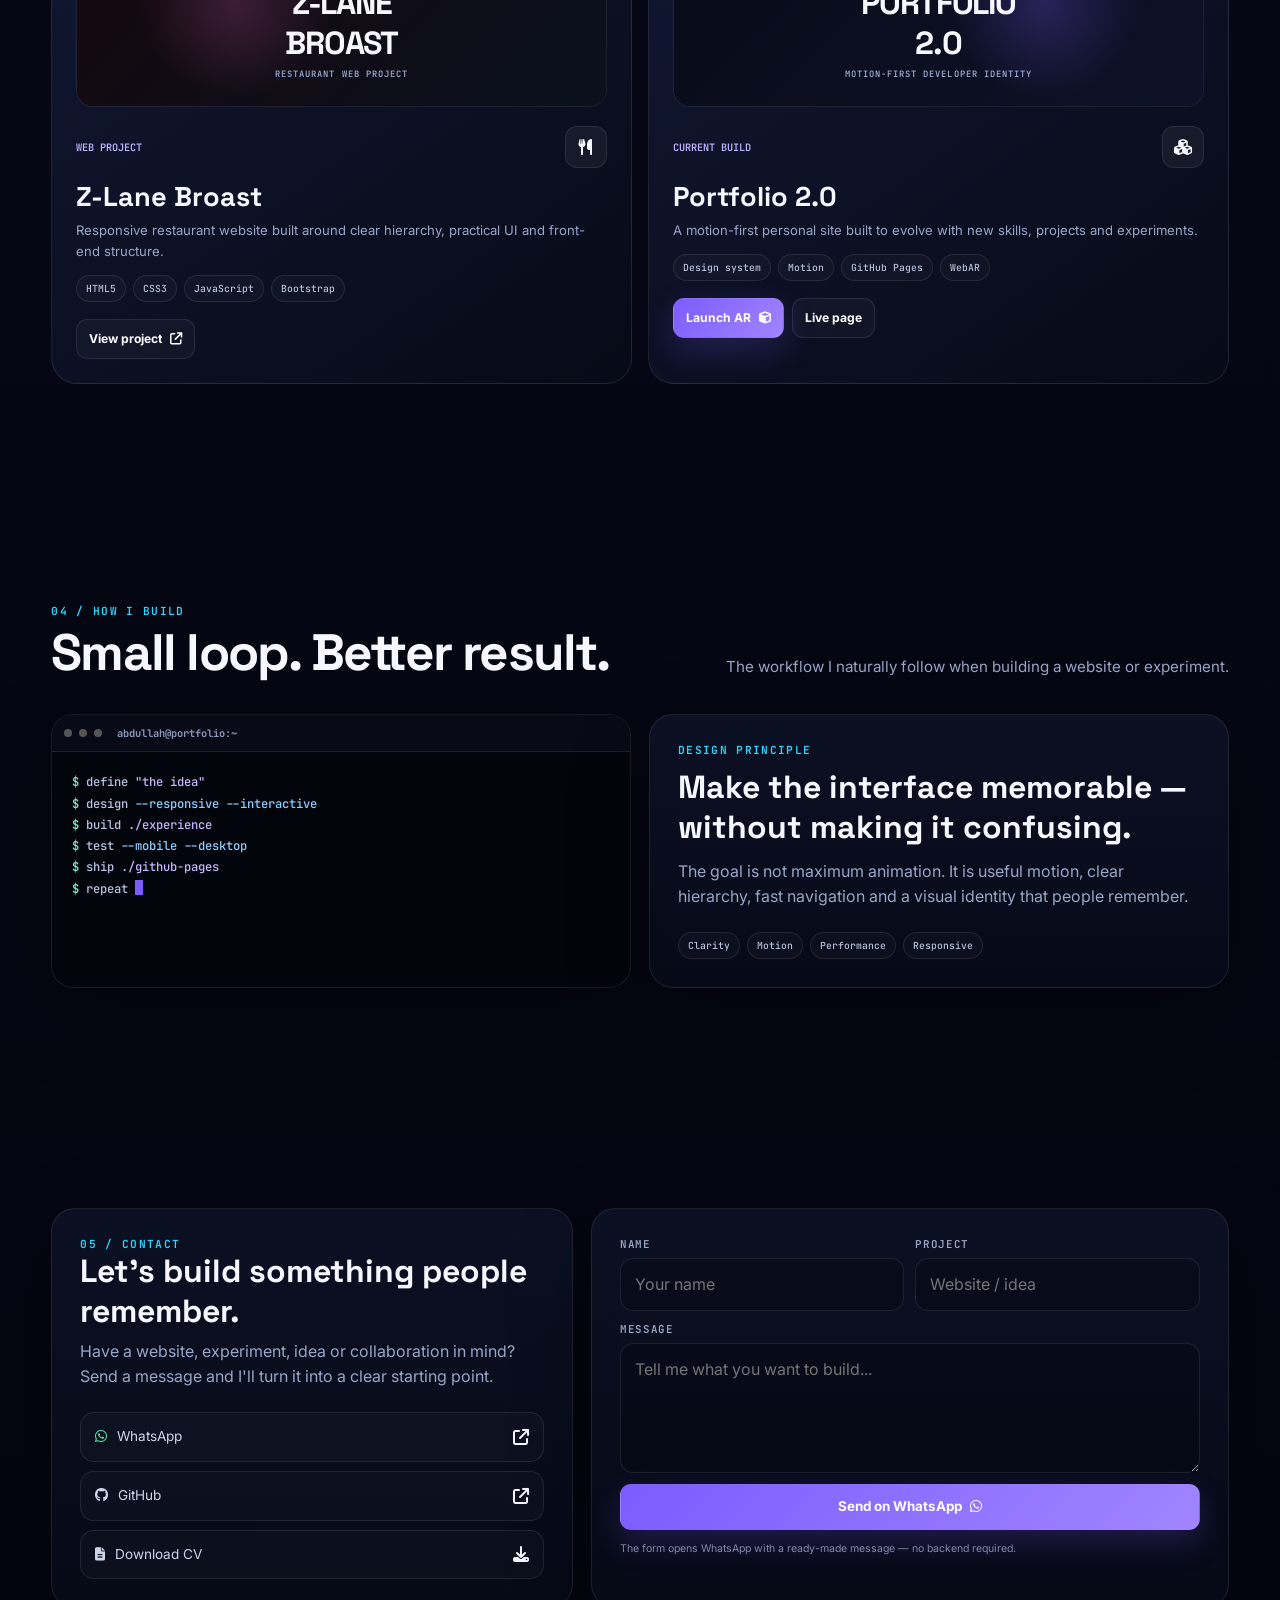
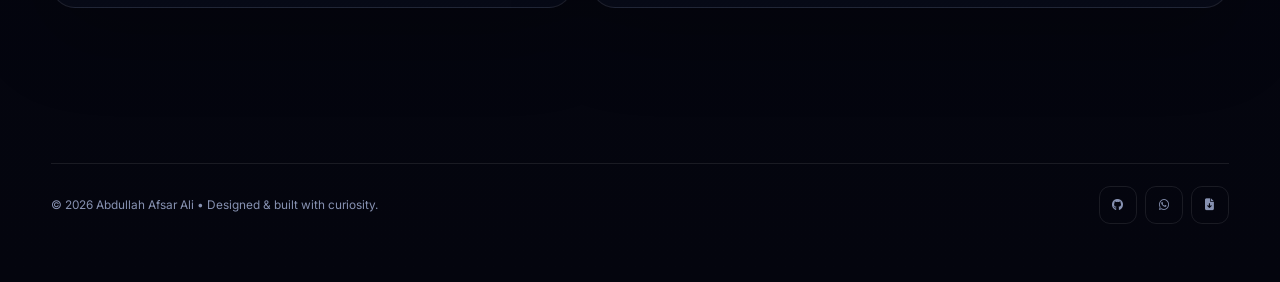
==== commit caea0d4a: "Add files via upload" ====
--- a/index.html
+++ b/index.html
@@ -1,780 +1,89 @@
- <!DOCTYPE html>
+<!doctype html>
 <html lang="en">
 <head>
-    <meta charset="UTF-8">
-    <meta name="viewport" content="width=device-width, initial-scale=1.0">
-    <title>Abdullah Afsar Ali | BSCS Student</title>
-    
-    <!-- Fonts -->
-    <link rel="preconnect" href="https://fonts.googleapis.com">
-    <link rel="preconnect" href="https://fonts.gstatic.com" crossorigin>
-    <link href="https://fonts.googleapis.com/css2?family=Inter:wght@300;400;600;700&family=Space+Mono:wght@400;700&display=swap" rel="stylesheet">
-    
-    <!-- Icons -->
-    <link rel="stylesheet" href="https://cdnjs.cloudflare.com/ajax/libs/font-awesome/6.4.0/css/all.min.css">
-    
-    <!-- Animation Library -->
-    <link href="https://unpkg.com/aos@2.3.1/dist/aos.css" rel="stylesheet">
-
-    <style>
-        :root {
-            --bg-deep: #020617;
-            --bg-card: #0f172a;
-            --accent: #3b82f6; 
-            --accent-glow: rgba(59, 130, 246, 0.3);
-            --text-primary: #f8fafc;
-            --text-secondary: #94a3b8;
-            --nav-blur: rgba(2, 6, 23, 0.8);
-            --transition: all 0.3s cubic-bezier(0.4, 0, 0.2, 1);
-        }
-
-        * {
-            margin: 0;
-            padding: 0;
-            box-sizing: border-box;
-        }
-
-        body {
-            background-color: var(--bg-deep);
-            color: var(--text-primary);
-            font-family: 'Inter', sans-serif;
-            line-height: 1.6;
-            overflow-x: hidden;
-            scroll-behavior: smooth;
-        }
-
-        h1, h2, h3, h4, .mono {
-            font-family: 'Space Mono', monospace;
-        }
-
-        /* --- Background Effect --- */
-        .grid-bg {
-            position: fixed;
-            top: 0;
-            left: 0;
-            width: 100%;
-            height: 100%;
-            background-image: 
-                linear-gradient(rgba(59, 130, 246, 0.05) 1px, transparent 1px),
-                linear-gradient(90deg, rgba(59, 130, 246, 0.05) 1px, transparent 1px);
-            background-size: 50px 50px;
-            z-index: -1;
-            pointer-events: none;
-        }
-
-        /* --- Navigation --- */
-        nav {
-            position: fixed;
-            top: 0;
-            width: 100%;
-            padding: 1.5rem 10%;
-            display: flex;
-            justify-content: space-between;
-            align-items: center;
-            background: var(--nav-blur);
-            backdrop-filter: blur(12px);
-            z-index: 1000;
-            border-bottom: 1px solid rgba(255, 255, 255, 0.05);
-        }
-
-        .logo {
-            font-size: 1.5rem;
-            font-weight: 700;
-            color: var(--accent);
-            text-decoration: none;
-            letter-spacing: -1px;
-        }
-
-        .nav-container {
-            display: flex;
-            gap: 2rem;
-            align-items: center;
-        }
-
-        .nav-links {
-            display: flex;
-            gap: 2rem;
-            align-items: center;
-        }
-
-        .nav-links a {
-            text-decoration: none;
-            color: var(--text-secondary);
-            font-size: 0.9rem;
-            font-weight: 500;
-            transition: var(--transition);
-        }
-
-        .nav-links a:hover {
-            color: var(--accent);
-        }
-
-        .btn-cv {
-            display: inline-flex;
-            align-items: center;
-            gap: 0.5rem;
-            padding: 0.7rem 1.5rem;
-            border: 2px solid var(--accent);
-            border-radius: 6px;
-            color: var(--accent) !important;
-            font-family: 'Space Mono', monospace;
-            font-size: 0.9rem;
-            font-weight: 600;
-            text-decoration: none;
-            transition: var(--transition);
-            cursor: pointer;
-            background: transparent;
-        }
-
-        .btn-cv:hover {
-            background: var(--accent-glow);
-            box-shadow: 0 0 20px var(--accent-glow);
-            transform: translateY(-2px);
-        }
-
-        /* Mobile Menu Toggle */
-        .menu-toggle {
-            display: none;
-            flex-direction: column;
-            cursor: pointer;
-            gap: 0.5rem;
-            background: none;
-            border: none;
-        }
-
-        .menu-toggle span {
-            width: 25px;
-            height: 3px;
-            background: var(--accent);
-            border-radius: 2px;
-            transition: var(--transition);
-        }
-
-        /* --- Hero Section --- */
-        header {
-            min-height: 100vh;
-            display: flex;
-            flex-direction: column;
-            justify-content: center;
-            padding: 0 10%;
-            position: relative;
-            margin-top: 80px;
-        }
-
-        .hero-label {
-            color: var(--accent);
-            font-size: 1rem;
-            margin-bottom: 1rem;
-            display: block;
-        }
-
-        header h1 {
-            font-size: clamp(2.5rem, 8vw, 5rem);
-            line-height: 1.1;
-            margin-bottom: 1rem;
-            color: var(--text-primary);
-        }
-
-        header h2 {
-            font-size: clamp(1.5rem, 4vw, 2.5rem);
-            color: var(--text-secondary);
-            margin-bottom: 2rem;
-        }
-
-        .hero-p {
-            max-width: 600px;
-            color: var(--text-secondary);
-            font-size: 1.1rem;
-            margin-bottom: 3rem;
-        }
-
-        /* --- Terminal Component --- */
-        .terminal {
-            background: #000;
-            border-radius: 8px;
-            padding: 20px;
-            border: 1px solid #333;
-            box-shadow: 0 20px 50px rgba(0,0,0,0.5);
-            max-width: 700px;
-            margin-top: 2rem;
-        }
-
-        .terminal-header {
-            display: flex;
-            gap: 8px;
-            margin-bottom: 15px;
-        }
-
-        .dot { width: 12px; height: 12px; border-radius: 50%; }
-        .red { background: #ff5f56; }
-        .yellow { background: #ffbd2e; }
-        .green { background: #27c93f; }
-
-        .terminal-body {
-            font-family: 'Space Mono', monospace;
-            color: #3b82f6; 
-            font-size: 0.9rem;
-        }
-
-        .cursor {
-            display: inline-block;
-            width: 8px;
-            height: 15px;
-            background: #3b82f6;
-            animation: blink 1s infinite;
-            vertical-align: middle;
-        }
-
-        @keyframes blink { 50% { opacity: 0; } }
-
-        /* --- Sections --- */
-        section {
-            padding: 100px 10%;
-        }
-
-        .section-title {
-            font-size: 2rem;
-            margin-bottom: 3rem;
-            display: flex;
-            align-items: center;
-            gap: 15px;
-        }
-
-        .section-title::after {
-            content: "";
-            height: 1px;
-            flex-grow: 1;
-            background: rgba(255, 255, 255, 0.1);
-        }
-
-        .section-title span {
-            color: var(--accent);
-            font-size: 1.2rem;
-        }
-
-        /* --- Grid Layouts --- */
-        .grid {
-            display: grid;
-            grid-template-columns: repeat(auto-fit, minmax(300px, 1fr));
-            gap: 2rem;
-        }
-
-        /* --- Cards --- */
-        .card {
-            background: var(--bg-card);
-            padding: 2.5rem;
-            border-radius: 12px;
-            border: 1px solid rgba(255, 255, 255, 0.05);
-            transition: var(--transition);
-            position: relative;
-            overflow: hidden;
-        }
-
-        .card:hover {
-            transform: translateY(-10px);
-            border-color: var(--accent);
-            background: rgba(15, 23, 42, 0.8);
-        }
-
-        .card i {
-            font-size: 2.5rem;
-            color: var(--accent);
-            margin-bottom: 1.5rem;
-        }
-
-        .card h4 {
-            font-size: 1.4rem;
-            margin-bottom: 1rem;
-            color: var(--text-primary);
-        }
-
-        .card p {
-            color: var(--text-secondary);
-            font-size: 0.95rem;
-        }
-
-        /* --- Project Section --- */
-        .project-card {
-            grid-column: 1 / -1;
-            display: flex;
-            flex-direction: row;
-            gap: 2rem;
-            background: var(--bg-card);
-            border-radius: 12px;
-            overflow: hidden;
-            border: 1px solid rgba(255, 255, 255, 0.05);
-        }
-
-        .project-img {
-            flex: 1;
-            background: linear-gradient(45deg, #1e293b, #0f172a);
-            display: flex;
-            align-items: center;
-            justify-content: center;
-            min-height: 300px;
-        }
-
-        .project-img i {
-            font-size: 5rem;
-            color: var(--accent);
-            opacity: 0.5;
-        }
-
-        .project-content {
-            flex: 1.2;
-            padding: 3rem;
-        }
-
-        .tags {
-            display: flex;
-            flex-wrap: wrap;
-            gap: 10px;
-            margin: 1.5rem 0;
-        }
-
-        .tag {
-            background: rgba(59, 130, 246, 0.1);
-            color: var(--accent);
-            padding: 4px 12px;
-            border-radius: 20px;
-            font-size: 0.75rem;
-            font-family: 'Space Mono', monospace;
-            border: 1px solid rgba(59, 130, 246, 0.2);
-        }
-
-        .btn-link {
-            display: inline-flex;
-            align-items: center;
-            gap: 8px;
-            color: var(--accent);
-            text-decoration: none;
-            font-weight: 600;
-            font-size: 0.9rem;
-            margin-top: 1rem;
-        }
-
-        .btn-link:hover i {
-            transform: translateX(5px);
-        }
-
-        .btn-link i {
-            transition: var(--transition);
-        }
-
-        /* --- Skills Section --- */
-        .skills-container {
-            display: grid;
-            grid-template-columns: repeat(auto-fit, minmax(150px, 1fr));
-            gap: 1.5rem;
-        }
-
-        .skill-item {
-            background: rgba(255, 255, 255, 0.03);
-            padding: 1.5rem;
-            border-radius: 8px;
-            text-align: center;
-            border: 1px solid transparent;
-            transition: var(--transition);
-        }
-
-        .skill-item:hover {
-            border-color: var(--accent);
-            background: var(--accent-glow);
-        }
-
-        .skill-item i {
-            font-size: 2rem;
-            margin-bottom: 10px;
-            display: block;
-        }
-
-        /* --- Contact --- */
-        .contact-wrapper {
-            max-width: 800px;
-            margin: 0 auto;
-            text-align: center;
-        }
-
-        .contact-card {
-            background: linear-gradient(135deg, var(--bg-card), #1e293b);
-            padding: 4rem 2rem;
-            border-radius: 20px;
-            border: 1px solid rgba(255, 255, 255, 0.05);
-        }
-
-        .contact-info {
-            margin: 2rem 0;
-            display: flex;
-            flex-direction: column;
-            gap: 1rem;
-            color: var(--text-secondary);
-        }
-
-        .btn-primary {
-            display: inline-block;
-            background: var(--accent);
-            color: var(--bg-deep);
-            padding: 1rem 2.5rem;
-            border-radius: 8px;
-            text-decoration: none;
-            font-weight: 700;
-            transition: var(--transition);
-            margin-top: 1rem;
-        }
-
-        .btn-primary:hover {
-            transform: translateY(-3px);
-            box-shadow: 0 10px 20px var(--accent-glow);
-        }
-
-        /* --- Hero CTA Button --- */
-        .btn-hero-cv {
-            display: inline-flex;
-            align-items: center;
-            gap: 0.8rem;
-            padding: 1rem 2rem;
-            background: var(--accent);
-            color: var(--bg-deep);
-            border: none;
-            border-radius: 8px;
-            font-size: 1rem;
-            font-weight: 700;
-            font-family: 'Space Mono', monospace;
-            text-decoration: none;
-            cursor: pointer;
-            transition: var(--transition);
-            margin-top: 2rem;
-            box-shadow: 0 0 30px var(--accent-glow);
-        }
-
-        .btn-hero-cv:hover {
-            transform: translateY(-4px);
-            box-shadow: 0 10px 40px var(--accent-glow);
-            background: #60a5fa;
-        }
-
-        .btn-hero-cv i {
-            font-size: 1.2rem;
-        }
-
-        /* --- Footer --- */
-        footer {
-            padding: 4rem 10%;
-            text-align: center;
-            border-top: 1px solid rgba(255, 255, 255, 0.05);
-            color: var(--text-secondary);
-            font-size: 0.9rem;
-        }
-
-        .social-links {
-            display: flex;
-            justify-content: center;
-            gap: 1.5rem;
-            margin-bottom: 1.5rem;
-        }
-
-        .social-links a {
-            color: var(--text-secondary);
-            font-size: 1.2rem;
-            transition: var(--transition);
-        }
-
-        .social-links a:hover {
-            color: var(--accent);
-        }
-
-        /* --- Responsive --- */
-        @media (max-width: 768px) {
-            nav {
-                padding: 1rem 5%;
-                flex-wrap: wrap;
-            }
-
-            .menu-toggle {
-                display: flex;
-            }
-
-            .nav-container {
-                display: none;
-                position: absolute;
-                top: 100%;
-                left: 0;
-                right: 0;
-                flex-direction: column;
-                background: var(--nav-blur);
-                padding: 2rem 5%;
-                gap: 1rem;
-                width: 100%;
-            }
-
-            .nav-container.active {
-                display: flex;
-            }
-
-            .nav-links {
-                flex-direction: column;
-                gap: 1rem;
-                width: 100%;
-            }
-
-            .nav-links a, .btn-cv {
-                width: 100%;
-                text-align: center;
-            }
-
-            section { 
-                padding: 60px 5%; 
-            }
-
-            header { 
-                padding: 0 5%; 
-                margin-top: 100px;
-            }
-
-            header h1 { 
-                font-size: 2.5rem; 
-            }
-
-            .section-title { 
-                font-size: 1.5rem; 
-            }
-
-            .project-card {
-                flex-direction: column;
-            }
-
-            .project-img {
-                min-height: 200px;
-            }
-        }
-    </style>
+<meta charset="utf-8">
+<meta name="viewport" content="width=device-width,initial-scale=1">
+<meta name="theme-color" content="#050816">
+<meta name="description" content="Abdullah Afsar Ali — BSCS student, web developer and builder of interactive digital experiences.">
+<meta property="og:title" content="Abdullah Afsar — Developer Portfolio">
+<meta property="og:description" content="BSCS student • Web Developer • Interactive experiences">
+<title>Abdullah Afsar — Digital Builder</title>
+<link rel="preconnect" href="https://fonts.googleapis.com">
+<link rel="preconnect" href="https://fonts.gstatic.com" crossorigin>
+<link href="https://fonts.googleapis.com/css2?family=Inter:wght@400;500;600;700;800&family=Space+Grotesk:wght@500;600;700&family=JetBrains+Mono:wght@400;500;600&display=swap" rel="stylesheet">
+<link rel="stylesheet" href="https://cdnjs.cloudflare.com/ajax/libs/font-awesome/6.7.2/css/all.min.css">
+<style>
+:root{--bg:#040612;--bg2:#070b1b;--panel:rgba(12,17,35,.72);--panel2:rgba(17,24,49,.88);--line:rgba(255,255,255,.09);--text:#f6f7ff;--muted:#9aa6c8;--a:#7c5cff;--b:#2bd8ff;--g:#55e8b0;--pink:#ff74d1;--max:1220px;--r:24px;--shadow:0 26px 80px rgba(0,0,0,.28)}
+*{box-sizing:border-box;margin:0;padding:0}html{scroll-behavior:smooth}body{font-family:Inter,system-ui,sans-serif;background:radial-gradient(circle at 15% 8%,rgba(124,92,255,.14),transparent 28%),radial-gradient(circle at 90% 18%,rgba(43,216,255,.10),transparent 24%),linear-gradient(180deg,var(--bg),#050714 65%,#04050e);color:var(--text);line-height:1.6;overflow-x:hidden}a{color:inherit;text-decoration:none}button,input,textarea{font:inherit}.container{width:min(var(--max),92%);margin:auto}.mono{font-family:'JetBrains Mono',monospace}.muted{color:var(--muted)}
+body:before{content:"";position:fixed;inset:0;pointer-events:none;z-index:50;opacity:.035;background-image:url("data:image/svg+xml,%3Csvg xmlns='http://www.w3.org/2000/svg' width='180' height='180'%3E%3Cfilter id='n'%3E%3CfeTurbulence type='fractalNoise' baseFrequency='.9' numOctaves='2' stitchTiles='stitch'/%3E%3C/filter%3E%3Crect width='100%25' height='100%25' filter='url(%23n)' opacity='.5'/%3E%3C/svg%3E")}.grid{position:fixed;inset:0;z-index:-2;pointer-events:none;background-image:linear-gradient(rgba(255,255,255,.025) 1px,transparent 1px),linear-gradient(90deg,rgba(255,255,255,.025) 1px,transparent 1px);background-size:44px 44px;mask-image:linear-gradient(to bottom,black,transparent 85%)}#particles{position:fixed;inset:0;z-index:-3;pointer-events:none}
+.cursor,.cursor-dot{position:fixed;left:0;top:0;pointer-events:none;z-index:200;transform:translate(-50%,-50%);mix-blend-mode:screen}.cursor{width:34px;height:34px;border:1px solid rgba(255,255,255,.35);border-radius:50%;transition:width .18s,height .18s,border-color .18s}.cursor-dot{width:5px;height:5px;background:#fff;border-radius:50%}@media(max-width:900px){.cursor,.cursor-dot{display:none}}
+header{position:fixed;top:16px;left:0;right:0;z-index:100}.nav{width:min(var(--max),94%);margin:auto;padding:10px 12px 10px 15px;border:1px solid var(--line);background:rgba(5,8,20,.68);backdrop-filter:blur(18px);border-radius:18px;display:flex;align-items:center;gap:14px;box-shadow:0 15px 50px rgba(0,0,0,.2)}.brand{display:flex;align-items:center;gap:10px;font:700 1rem 'Space Grotesk';white-space:nowrap}.brand-mark{width:36px;height:36px;border-radius:11px;display:grid;place-items:center;background:linear-gradient(135deg,var(--a),var(--b));box-shadow:0 0 28px rgba(124,92,255,.3)}.nav-links{display:flex;gap:3px;margin-left:auto}.nav-links a{padding:9px 12px;color:var(--muted);border-radius:10px;font-size:.83rem;transition:.2s}.nav-links a:hover{background:rgba(255,255,255,.05);color:#fff}.nav-actions{display:flex;gap:8px;align-items:center}.icon-btn,.btn{border:1px solid var(--line);background:rgba(255,255,255,.03);color:#fff;border-radius:11px;display:inline-flex;align-items:center;justify-content:center;gap:8px;cursor:pointer;transition:.25s}.icon-btn{width:40px;height:40px}.btn{padding:11px 15px;font-size:.84rem;font-weight:700}.btn:hover,.icon-btn:hover{transform:translateY(-2px);background:rgba(255,255,255,.06)}.btn-primary{border-color:transparent;background:linear-gradient(135deg,var(--a),#a185ff);box-shadow:0 12px 32px rgba(124,92,255,.22)}.btn-primary:hover{box-shadow:0 16px 38px rgba(124,92,255,.36)}.menu{display:none}.kbd{padding:2px 6px;border:1px solid var(--line);border-radius:6px;color:#b4bfdc;font:500 .68rem 'JetBrains Mono'}
+main{padding-top:104px}.hero{min-height:calc(100vh - 100px);display:grid;grid-template-columns:1.08fr .92fr;gap:40px;align-items:center;padding:60px 0 30px}.eyebrow{display:inline-flex;align-items:center;gap:8px;padding:8px 11px;border:1px solid rgba(85,232,176,.2);background:rgba(85,232,176,.07);border-radius:999px;color:#91f3c8;font:600 .7rem 'JetBrains Mono';letter-spacing:.04em}.live{width:7px;height:7px;border-radius:50%;background:var(--g);box-shadow:0 0 18px var(--g);animation:blink 1.8s infinite}@keyframes blink{50%{opacity:.35;box-shadow:0 0 6px var(--g)}}h1{font:700 clamp(3.4rem,7vw,7rem)/.92 'Space Grotesk';letter-spacing:-.06em;margin:18px 0 20px}.grad{background:linear-gradient(90deg,#fff,#b7a9ff 45%,#72e6ff 85%);-webkit-background-clip:text;background-clip:text;color:transparent}.hero p{font-size:1.08rem;color:var(--muted);max-width:700px}.hero-actions{display:flex;gap:10px;flex-wrap:wrap;margin-top:28px}.hero-mini{display:flex;gap:18px;flex-wrap:wrap;margin-top:24px;color:#b8c1dc;font-size:.82rem}.hero-mini span{display:flex;gap:8px;align-items:center}.hero-mini i{color:var(--b)}
+.hero-stage{position:relative;min-height:620px;display:grid;place-items:center;perspective:1400px}.halo{position:absolute;width:min(480px,80vw);aspect-ratio:1;border-radius:50%;background:radial-gradient(circle at 50% 45%,rgba(124,92,255,.2),rgba(43,216,255,.08) 36%,transparent 64%);filter:blur(2px);animation:breath 5.5s ease-in-out infinite}@keyframes breath{50%{transform:scale(1.08);opacity:.8}}.orbit{position:absolute;border:1px solid rgba(255,255,255,.11);border-radius:50%;width:390px;height:390px;transform:rotateX(70deg) rotateZ(18deg);animation:spin 13s linear infinite}.orbit.o2{width:300px;height:300px;transform:rotateX(68deg) rotateZ(-22deg);animation-duration:10s;animation-direction:reverse}.orbit.o3{width:480px;height:480px;transform:rotateY(72deg) rotateZ(22deg);animation-duration:17s}@keyframes spin{to{transform:rotateX(70deg) rotateZ(378deg)}}
+.hero-card{position:relative;width:min(390px,78vw);padding:23px;border-radius:27px;border:1px solid rgba(255,255,255,.14);background:linear-gradient(180deg,rgba(22,29,59,.9),rgba(7,10,24,.88));box-shadow:var(--shadow),0 0 75px rgba(124,92,255,.16);transform-style:preserve-3d;transition:transform .1s ease-out}.hero-card:before{content:"";position:absolute;inset:1px;border-radius:26px;background:linear-gradient(120deg,rgba(255,255,255,.07),transparent 35%,transparent 70%,rgba(43,216,255,.05));pointer-events:none}.card-top{display:flex;justify-content:space-between;align-items:center;position:relative}.avatar-core{width:88px;height:88px;border-radius:23px;display:grid;place-items:center;font-size:2rem;background:radial-gradient(circle at 35% 25%,#2d3f75,#121834 60%,#0a0e20);border:1px solid rgba(255,255,255,.1);box-shadow:inset 0 0 40px rgba(124,92,255,.2)}.status{padding:7px 10px;border:1px solid rgba(85,232,176,.2);color:#86efc0;background:rgba(85,232,176,.07);border-radius:999px;font:600 .65rem 'JetBrains Mono'}.hero-card h3{font:700 1.45rem 'Space Grotesk';margin-top:18px}.hero-card p{font-size:.85rem;margin-top:2px;color:var(--muted)}.command-strip{margin-top:18px;padding:11px 12px;border:1px solid var(--line);border-radius:13px;background:rgba(0,0,0,.18);display:flex;gap:10px;align-items:center;color:#cbd5ef;font:.74rem 'JetBrains Mono'}.command-strip i{color:var(--b)}.hero-stats{display:grid;grid-template-columns:repeat(3,1fr);gap:9px;margin-top:14px}.hero-stat{padding:11px;border-radius:14px;background:rgba(255,255,255,.035);border:1px solid var(--line)}.hero-stat strong{display:block;font:700 1.18rem 'Space Grotesk'}.hero-stat span{font-size:.66rem;color:var(--muted)}.float-chip{position:absolute;padding:10px 12px;border:1px solid var(--line);background:rgba(7,11,25,.8);backdrop-filter:blur(12px);border-radius:12px;font-size:.72rem;box-shadow:0 14px 30px rgba(0,0,0,.25)}.chip1{top:14%;right:1%;animation:float 5s ease-in-out infinite}.chip2{bottom:16%;left:0;animation:float 6.2s ease-in-out infinite reverse}@keyframes float{50%{transform:translateY(-12px)}}
+section{padding:110px 0}.section-head{display:flex;justify-content:space-between;gap:30px;align-items:end;margin-bottom:34px}.kicker{font:600 .7rem 'JetBrains Mono';letter-spacing:.12em;text-transform:uppercase;color:var(--b)}.title{font:700 clamp(2rem,4vw,3.35rem)/1.05 'Space Grotesk';letter-spacing:-.035em;margin-top:8px}.section-copy{color:var(--muted);max-width:560px;font-size:.95rem}.panel{border:1px solid var(--line);background:linear-gradient(180deg,rgba(14,20,42,.74),rgba(8,11,25,.76));border-radius:var(--r);padding:28px;box-shadow:var(--shadow)}
+.about-grid{display:grid;grid-template-columns:1.05fr .95fr;gap:18px}.about-copy{color:#c6cde0;font-size:1rem}.about-copy strong{color:#fff}.mini-list{display:grid;gap:12px;margin-top:22px}.mini-list div{display:flex;gap:12px;align-items:flex-start}.mini-icon{width:34px;height:34px;border-radius:10px;display:grid;place-items:center;background:rgba(124,92,255,.1);border:1px solid rgba(124,92,255,.18);color:#b9adff}.timeline{display:grid;gap:8px}.timeline-row{display:grid;grid-template-columns:88px 1fr;gap:12px;padding:15px 0;border-bottom:1px solid var(--line)}.timeline-row:last-child{border-bottom:0}.time{font:600 .68rem 'JetBrains Mono';color:var(--b)}.timeline-row h4{font:700 .98rem 'Space Grotesk'}.timeline-row p{color:var(--muted);font-size:.8rem}
+.metrics{display:grid;grid-template-columns:repeat(4,1fr);gap:12px;margin-top:18px}.metric{padding:20px;border:1px solid var(--line);border-radius:18px;background:rgba(255,255,255,.02)}.metric strong{display:block;font:700 clamp(1.9rem,3vw,2.7rem) 'Space Grotesk'}.metric span{font-size:.74rem;color:var(--muted)}
+.skill-grid{display:grid;grid-template-columns:repeat(3,1fr);gap:12px}.skill{padding:19px;border:1px solid var(--line);border-radius:18px;background:rgba(255,255,255,.025);display:flex;align-items:center;gap:13px;transition:.25s}.skill:hover{transform:translateY(-5px);border-color:rgba(124,92,255,.4);background:rgba(124,92,255,.06)}.skill-icon{width:45px;height:45px;border-radius:13px;display:grid;place-items:center;background:rgba(255,255,255,.05);font-size:1.1rem}.skill b{display:block}.skill small{color:var(--muted);font-size:.68rem}.marquee{margin-top:18px;overflow:hidden;border-block:1px solid var(--line);padding:11px 0;mask-image:linear-gradient(90deg,transparent,black 10%,black 90%,transparent)}.marquee-track{display:flex;gap:30px;width:max-content;animation:marq 24s linear infinite}.marquee span{font:600 .7rem 'JetBrains Mono';color:#9faccc;display:flex;gap:8px;align-items:center}.marquee i{color:var(--a)}@keyframes marq{to{transform:translateX(-50%)}}
+.projects{display:grid;grid-template-columns:1fr 1fr;gap:16px}.project{position:relative;overflow:hidden;min-height:410px;padding:24px;border:1px solid var(--line);border-radius:26px;background:linear-gradient(145deg,rgba(19,26,54,.9),rgba(7,10,23,.98));transition:.3s;isolation:isolate}.project.large{grid-column:1/-1;min-height:470px}.project:hover{transform:translateY(-7px);border-color:rgba(124,92,255,.45);box-shadow:0 28px 70px rgba(0,0,0,.3)}.project-bg{position:absolute;inset:0;z-index:-2;background:radial-gradient(circle at 85% 16%,rgba(124,92,255,.18),transparent 28%),radial-gradient(circle at 20% 110%,rgba(43,216,255,.09),transparent 34%)}.project-browser{height:178px;border:1px solid var(--line);border-radius:17px;background:rgba(0,0,0,.25);overflow:hidden;position:relative}.browser-bar{height:27px;display:flex;align-items:center;gap:6px;padding:0 10px;border-bottom:1px solid var(--line);background:rgba(255,255,255,.025)}.browser-dot{width:6px;height:6px;border-radius:50%;background:rgba(255,255,255,.3)}.browser-url{margin-left:8px;color:#7280a4;font:500 .54rem 'JetBrains Mono'}.preview{position:absolute;inset:27px 0 0;display:grid;place-items:center;overflow:hidden}.preview-toruk{background:radial-gradient(circle at 60% 25%,rgba(43,216,255,.22),transparent 22%),linear-gradient(135deg,#07111d,#08172a)}.preview-z{background:radial-gradient(circle at 30% 30%,rgba(255,116,209,.18),transparent 25%),linear-gradient(135deg,#16080f,#09111d)}.preview-portfolio{background:radial-gradient(circle at 70% 30%,rgba(124,92,255,.25),transparent 25%),linear-gradient(135deg,#080b18,#0e1228)}.preview .mock-title{text-align:center;font:700 clamp(1.4rem,4vw,2rem) 'Space Grotesk';letter-spacing:-.04em}.preview .mock-sub{font:600 .55rem 'JetBrains Mono';color:#9aa9ce;letter-spacing:.12em;margin-top:5px;text-align:center}.project-body{padding-top:19px}.project-top{display:flex;align-items:center;justify-content:space-between;gap:10px}.project-type{color:#beb3ff;font:600 .64rem 'JetBrains Mono'}.project-icon{width:42px;height:42px;border-radius:12px;display:grid;place-items:center;background:rgba(255,255,255,.05);border:1px solid var(--line)}.project h3{font:700 1.7rem 'Space Grotesk';margin:11px 0 6px}.project p{color:var(--muted);font-size:.82rem;max-width:760px}.tags{display:flex;flex-wrap:wrap;gap:7px;margin-top:13px}.tag{padding:6px 9px;border:1px solid var(--line);border-radius:999px;background:rgba(255,255,255,.025);color:#b6c0db;font:500 .61rem 'JetBrains Mono'}.project-actions{display:flex;gap:8px;margin-top:17px}.project-actions .btn{padding:9px 12px;font-size:.76rem}
+.experience{display:grid;grid-template-columns:1fr 1fr;gap:18px}.terminal{border-radius:22px;border:1px solid var(--line);background:#03050c;overflow:hidden;box-shadow:var(--shadow)}.terminal-top{display:flex;align-items:center;gap:7px;padding:10px 12px;border-bottom:1px solid var(--line);background:#080b15}.terminal-top span{width:8px;height:8px;border-radius:50%;background:#555}.terminal-body{padding:20px;font:500 .76rem/1.75 'JetBrains Mono';color:#b8c4e2}.terminal-body .p{color:#82f0c4}.terminal-body .c{color:#8dcfff}.terminal-body .g{color:#c6b6ff}.terminal-body .cursorline{display:inline-block;width:8px;height:15px;background:#7c5cff;vertical-align:-2px;animation:blink 1s steps(1,end) infinite}
+.contact-grid{display:grid;grid-template-columns:.9fr 1.1fr;gap:18px}.contact-card h3{font:700 2rem 'Space Grotesk'}.contact-card p{color:var(--muted);margin-top:8px}.contact-links{display:grid;gap:9px;margin-top:22px}.contact-link{display:flex;justify-content:space-between;align-items:center;padding:13px 14px;border:1px solid var(--line);border-radius:14px;background:rgba(255,255,255,.025)}.contact-link span{display:flex;align-items:center;gap:10px;color:#cdd5e8;font-size:.85rem}.form{display:grid;gap:11px}.field{display:grid;gap:7px}.field label{font:600 .68rem 'JetBrains Mono';color:#99a5c6;text-transform:uppercase;letter-spacing:.06em}.field input,.field textarea{width:100%;padding:13px 14px;border-radius:13px;border:1px solid var(--line);background:rgba(0,0,0,.18);color:#fff;outline:none;resize:vertical}.field input:focus,.field textarea:focus{border-color:rgba(124,92,255,.65);box-shadow:0 0 0 3px rgba(124,92,255,.09)}.field textarea{min-height:130px}.form-row{display:grid;grid-template-columns:1fr 1fr;gap:11px}.form-note{color:#7f8aaa;font-size:.66rem}
+footer{padding:45px 0 58px;color:#8792b2;font-size:.74rem}.footer{border-top:1px solid var(--line);padding-top:22px;display:flex;justify-content:space-between;gap:20px;align-items:center}.socials{display:flex;gap:8px}.socials a{width:38px;height:38px;display:grid;place-items:center;border:1px solid var(--line);border-radius:11px;transition:.22s}.socials a:hover{transform:translateY(-3px);background:rgba(255,255,255,.04)}
+.reveal{opacity:0;transform:translateY(24px);transition:opacity .75s ease,transform .75s ease}.reveal.visible{opacity:1;transform:none}.progress{position:fixed;top:0;left:0;height:2px;width:0;background:linear-gradient(90deg,var(--a),var(--b));z-index:300}.backtop{position:fixed;right:20px;bottom:20px;width:42px;height:42px;border-radius:13px;border:1px solid var(--line);background:rgba(7,10,24,.7);backdrop-filter:blur(10px);color:#fff;z-index:80;display:none;align-items:center;justify-content:center}.backtop.show{display:flex}
+.palette{position:fixed;inset:0;background:rgba(2,4,10,.7);backdrop-filter:blur(12px);z-index:250;display:none;align-items:flex-start;justify-content:center;padding:12vh 18px}.palette.open{display:flex}.palette-box{width:min(680px,100%);border:1px solid var(--line);background:#0a0e1c;border-radius:20px;box-shadow:0 30px 100px rgba(0,0,0,.5);overflow:hidden}.palette-search{display:flex;align-items:center;gap:10px;padding:15px 17px;border-bottom:1px solid var(--line)}.palette-search i{color:var(--b)}.palette-search input{border:0;outline:0;background:none;color:#fff;width:100%;font-size:1rem}.palette-list{padding:7px;display:grid;gap:5px}.palette-item{display:flex;justify-content:space-between;align-items:center;gap:12px;padding:12px 13px;border-radius:12px;color:#cad2e7;cursor:pointer}.palette-item:hover,.palette-item.active{background:rgba(124,92,255,.1);color:#fff}.palette-left{display:flex;align-items:center;gap:10px}.palette-left i{width:18px;text-align:center;color:#9c91ff}.palette-foot{padding:9px 14px;border-top:1px solid var(--line);display:flex;justify-content:space-between;color:#7380a1;font-size:.66rem}
+.toast{position:fixed;left:50%;bottom:28px;transform:translate(-50%,20px);padding:12px 15px;border:1px solid var(--line);border-radius:12px;background:#0a0e1c;color:#dbe2f3;opacity:0;pointer-events:none;transition:.3s;z-index:500;box-shadow:0 18px 50px rgba(0,0,0,.35);font-size:.78rem}.toast.show{opacity:1;transform:translate(-50%,0)}
+@media(max-width:980px){.hero{grid-template-columns:1fr;padding-top:45px}.hero-stage{min-height:520px}.about-grid,.experience,.contact-grid{grid-template-columns:1fr}.projects{grid-template-columns:1fr}.project.large{grid-column:auto}.skill-grid{grid-template-columns:1fr 1fr}.metrics{grid-template-columns:repeat(2,1fr)}.nav-links{display:none}.menu{display:inline-flex}.nav-actions .btn-ghost{display:none}}
+@media(max-width:620px){header{top:9px}.nav{width:94%}main{padding-top:87px}.hero{padding:35px 0 10px}.hero-stage{min-height:430px}.orbit{width:290px;height:290px}.orbit.o2{width:220px;height:220px}.orbit.o3{width:350px;height:350px}.float-chip{font-size:.64rem}.chip1{right:-1%}.chip2{left:-1%}section{padding:82px 0}.section-head{display:block}.section-copy{margin-top:10px}.skill-grid{grid-template-columns:1fr}.metrics{grid-template-columns:1fr 1fr}.form-row{grid-template-columns:1fr}.footer{flex-direction:column;align-items:flex-start}h1{font-size:clamp(3.1rem,16vw,5rem)}.hero p{font-size:1rem}.project-browser{height:155px}}
+@media(prefers-reduced-motion:reduce){*,*:before,*:after{scroll-behavior:auto!important;animation-duration:.001ms!important;animation-iteration-count:1!important;transition-duration:.001ms!important}}
+</style>
 </head>
 <body>
+<div class="progress" id="progress"></div><div class="grid"></div><canvas id="particles"></canvas><div class="cursor" id="cursor"></div><div class="cursor-dot" id="cursorDot"></div>
+<header><nav class="nav"><a class="brand" href="#home"><span class="brand-mark">AA</span><span>Abdullah Afsar</span></a><div class="nav-links"><a href="#about">About</a><a href="#skills">Skills</a><a href="#projects">Projects</a><a href="#contact">Contact</a></div><div class="nav-actions"><button class="icon-btn" id="paletteBtn" title="Command palette"><i class="fa-solid fa-terminal"></i></button><a class="btn btn-ghost" href="CV.pdf" download>CV</a><a class="btn btn-primary" href="#contact">Let's talk</a><button class="icon-btn menu" id="menu"><i class="fa-solid fa-bars"></i></button></div></nav></header>
+<main id="home">
+<section class="hero container"><div class="reveal"><span class="eyebrow"><span class="live"></span> AVAILABLE FOR PROJECTS • COLLABORATION • LEARNING</span><h1>I build digital experiences that <span class="grad">feel alive.</span></h1><p>I'm <strong>Abdullah Afsar Ali</strong> — a BSCS student and web developer from Karachi. I like turning ideas into polished interfaces, practical products and interactive experiences.</p><div class="hero-actions"><a class="btn btn-primary" href="#projects">Explore projects <i class="fa-solid fa-arrow-right"></i></a><a class="btn" href="ar.html"><i class="fa-solid fa-cube"></i> Try AR portfolio</a><button class="btn" id="heroPalette"><i class="fa-solid fa-command"></i> Command palette <span class="kbd">⌘K</span></button></div><div class="hero-mini"><span><i class="fa-solid fa-location-dot"></i> Karachi, Pakistan</span><span><i class="fa-solid fa-graduation-cap"></i> BSCS • Ilma University</span><span><i class="fa-solid fa-code"></i> Web development</span></div></div>
+<div class="hero-stage reveal" id="heroStage"><div class="halo"></div><div class="orbit"></div><div class="orbit o2"></div><div class="orbit o3"></div><span class="float-chip chip1"><i class="fa-solid fa-wand-magic-sparkles" style="color:var(--b)"></i> Motion + UI</span><span class="float-chip chip2"><i class="fa-solid fa-code" style="color:#c1b4ff"></i> Build → test → ship</span><div class="hero-card" id="heroCard"><div class="card-top"><div class="avatar-core"><i class="fa-solid fa-user-astronaut"></i></div><span class="status">● ONLINE</span></div><h3>Abdullah Afsar Ali</h3><p>BSCS Student • Web Developer • Builder</p><div class="command-strip"><i class="fa-solid fa-terminal"></i><span id="typing">creating useful digital things...</span></div><div class="hero-stats"><div class="hero-stat"><strong data-count="3">0</strong><span>featured builds</span></div><div class="hero-stat"><strong data-count="2">0</strong><span>live websites</span></div><div class="hero-stat"><strong data-count="24">0</strong><span>hour curiosity</span></div></div></div></div></section>
 
-    <div class="grid-bg"></div>
+<section id="about"><div class="container"><div class="section-head reveal"><div><div class="kicker">01 / About</div><h2 class="title">A developer in progress,<br>with a builder's mindset.</h2></div><p class="section-copy">I learn fastest by making real things — websites, interfaces, experiments and practical tools that turn an idea into something people can actually use.</p></div><div class="about-grid"><div class="panel reveal"><p class="about-copy">I'm pursuing a <strong>Bachelor of Science in Computer Science (BSCS)</strong> at <strong>Ilma University</strong>. I completed Web Development training at <strong>Infra Professional Institute</strong> and keep sharpening my skills through hands-on work. I also contribute in a professional environment at <strong>Asia Gas Appliances</strong>.</p><div class="mini-list"><div><span class="mini-icon"><i class="fa-solid fa-layer-group"></i></span><div><strong>Front-end first</strong><div class="muted">Responsive layouts, interaction and clean component thinking.</div></div></div><div><span class="mini-icon"><i class="fa-solid fa-rocket"></i></span><div><strong>Ship practical work</strong><div class="muted">I prefer real projects over endless tutorials.</div></div></div><div><span class="mini-icon"><i class="fa-solid fa-lightbulb"></i></span><div><strong>Keep experimenting</strong><div class="muted">New tools, new ideas and better ways to build.</div></div></div></div></div><div class="panel reveal"><div class="timeline"><div class="timeline-row"><div class="time">NOW</div><div><h4>BSCS • Ilma University</h4><p>Computer science, problem solving and a growing software foundation.</p></div></div><div class="timeline-row"><div class="time">TRAINING</div><div><h4>Web Development</h4><p>Hands-on work with HTML, CSS, JavaScript and Bootstrap.</p></div></div><div class="timeline-row"><div class="time">WORK</div><div><h4>Asia Gas Appliances</h4><p>Applying technical thinking in a professional environment.</p></div></div></div></div></div><div class="metrics"><div class="metric reveal"><strong data-count="3">0</strong><span>featured projects</span></div><div class="metric reveal"><strong data-count="2">0</strong><span>live websites</span></div><div class="metric reveal"><strong data-count="1">0</strong><span>AR experiment</span></div><div class="metric reveal"><strong data-count="100">0</strong><span>% learning mode</span></div></div></div></section>
 
-    <nav>
-        <a href="#" class="logo">ABDULLAH<span style="color:white">.</span></a>
-        <button class="menu-toggle" id="menuToggle">
-            <span></span>
-            <span></span>
-            <span></span>
-        </button>
-        <div class="nav-container" id="navContainer">
-            <div class="nav-links">
-                <a href="#about">About</a>
-                <a href="#skills">Skills</a>
-                <a href="#projects">Work</a>
-                <a href="ar.html" class="btn-cv"><i class="fas fa-cube"></i> AR Portfolio</a>
-                <a href="#contact">Contact</a>
-                <a href="CV.pdf" download class="btn-cv">
-                    <i class="fas fa-download"></i> Download CV
-                </a>
-            </div>
-        </div>
-    </nav>
+<section id="skills"><div class="container"><div class="section-head reveal"><div><div class="kicker">02 / Skills</div><h2 class="title">The stack I use to build.</h2></div><p class="section-copy">A practical foundation focused on modern web interfaces, responsive design, interaction and deployment.</p></div><div class="skill-grid"><div class="skill reveal"><div class="skill-icon"><i class="fa-brands fa-html5"></i></div><div><b>HTML5</b><small>Semantic structure</small></div></div><div class="skill reveal"><div class="skill-icon"><i class="fa-brands fa-css3-alt"></i></div><div><b>CSS3</b><small>Responsive styling</small></div></div><div class="skill reveal"><div class="skill-icon"><i class="fa-brands fa-js"></i></div><div><b>JavaScript</b><small>Interaction + logic</small></div></div><div class="skill reveal"><div class="skill-icon"><i class="fa-brands fa-bootstrap"></i></div><div><b>Bootstrap</b><small>Rapid UI systems</small></div></div><div class="skill reveal"><div class="skill-icon"><i class="fa-solid fa-code-branch"></i></div><div><b>Git + GitHub</b><small>Versioning + deployment</small></div></div><div class="skill reveal"><div class="skill-icon"><i class="fa-solid fa-gears"></i></div><div><b>Problem Solving</b><small>Build + debug mindset</small></div></div></div><div class="marquee"><div class="marquee-track"><span><i class="fa-solid fa-star"></i> Responsive UI</span><span><i class="fa-solid fa-star"></i> Motion Design</span><span><i class="fa-solid fa-star"></i> GitHub Pages</span><span><i class="fa-solid fa-star"></i> WebAR</span><span><i class="fa-solid fa-star"></i> UX Thinking</span><span><i class="fa-solid fa-star"></i> Responsive UI</span><span><i class="fa-solid fa-star"></i> Motion Design</span><span><i class="fa-solid fa-star"></i> GitHub Pages</span><span><i class="fa-solid fa-star"></i> WebAR</span><span><i class="fa-solid fa-star"></i> UX Thinking</span></div></div></div></section>
 
-    <header>
-        <div data-aos="fade-up">
-            <span class="hero-label mono">01. Hello, I am</span>
-            <h1>Abdullah Afsar Ali.</h1>
-            <h2>BSCS Student at Ilma University.</h2>
-            <p class="hero-p">
-                I am currently pursuing my <strong>Bachelor of Science in Computer Science (BSCS)</strong>. 
-                With a background in Web Development from <strong>Infra Professional Institute</strong>, I am focused on 
-                expanding my knowledge in computer science while currently contributing at <strong>Asia Gas Appliances</strong>.
-            </p>
-            
-            <div class="terminal">
-                <div class="terminal-header">
-                    <div class="dot red"></div>
-                    <div class="dot yellow"></div>
-                    <div class="dot green"></div>
-                </div>
-                <div class="terminal-body">
-                    <div>$ whoami</div>
-                    <div style="color: #fff; margin-bottom: 10px;">> Abdullah Afsar Ali</div>
-                    <div>$ enrollment</div>
-                    <div style="color: #fff; margin-bottom: 10px;">> BSCS Student (Ilma University)</div>
-                    <div>$ background</div>
-                    <div style="color: #fff; margin-bottom: 10px;">> Web Development (Infra Professional Institute)</div>
-                    <div>$ <span class="cursor"></span></div>
-                </div>
-            </div>
-            
-            <a href="CV.pdf" download class="btn-hero-cv">
-                <i class="fas fa-download"></i> Download My CV
-            </a>
-        </div>
-    </header>
+<section id="projects"><div class="container"><div class="section-head reveal"><div><div class="kicker">03 / Selected Work</div><h2 class="title">Projects with a point of view.</h2></div><p class="section-copy">Live builds, experiments and the portfolio itself — presented like products instead of a list of links.</p></div><div class="projects">
+<article class="project large reveal"><div class="project-bg"></div><div class="project-browser"><div class="browser-bar"><span class="browser-dot"></span><span class="browser-dot"></span><span class="browser-dot"></span><span class="browser-url">torukmaktoleague.com</span></div><div class="preview preview-toruk"><div><div class="mock-title">TORUK<br>MAKTO LEAGUE</div><div class="mock-sub">LIVE WEB EXPERIENCE</div></div></div></div><div class="project-body"><div class="project-top"><span class="project-type">FEATURED • LIVE</span><span class="project-icon"><i class="fa-solid fa-trophy"></i></span></div><h3>Toruk Makto League</h3><p>A dedicated live web experience with a focused visual identity, responsive layout and strong project presentation.</p><div class="tags"><span class="tag">Live website</span><span class="tag">UI / UX</span><span class="tag">Responsive</span><span class="tag">Web</span></div><div class="project-actions"><a class="btn btn-primary" href="https://torukmaktoleague.com/" target="_blank" rel="noopener">Open live site <i class="fa-solid fa-arrow-up-right-from-square"></i></a></div></div></article>
+<article class="project reveal"><div class="project-browser"><div class="browser-bar"><span class="browser-dot"></span><span class="browser-dot"></span><span class="browser-dot"></span><span class="browser-url">whitedevil1566.github.io/Z-Lane-Broast</span></div><div class="preview preview-z"><div><div class="mock-title">Z-LANE<br>BROAST</div><div class="mock-sub">RESTAURANT WEB PROJECT</div></div></div></div><div class="project-body"><div class="project-top"><span class="project-type">WEB PROJECT</span><span class="project-icon"><i class="fa-solid fa-utensils"></i></span></div><h3>Z-Lane Broast</h3><p>Responsive restaurant website built around clear hierarchy, practical UI and front-end structure.</p><div class="tags"><span class="tag">HTML5</span><span class="tag">CSS3</span><span class="tag">JavaScript</span><span class="tag">Bootstrap</span></div><div class="project-actions"><a class="btn" href="https://whitedevil1566.github.io/Z-Lane-Broast/" target="_blank" rel="noopener">View project <i class="fa-solid fa-arrow-up-right-from-square"></i></a></div></div></article>
+<article class="project reveal"><div class="project-browser"><div class="browser-bar"><span class="browser-dot"></span><span class="browser-dot"></span><span class="browser-dot"></span><span class="browser-url">whitedevil1566.github.io/Portfolio</span></div><div class="preview preview-portfolio"><div><div class="mock-title">PORTFOLIO<br>2.0</div><div class="mock-sub">MOTION-FIRST DEVELOPER IDENTITY</div></div></div></div><div class="project-body"><div class="project-top"><span class="project-type">CURRENT BUILD</span><span class="project-icon"><i class="fa-solid fa-cubes"></i></span></div><h3>Portfolio 2.0</h3><p>A motion-first personal site built to evolve with new skills, projects and experiments.</p><div class="tags"><span class="tag">Design system</span><span class="tag">Motion</span><span class="tag">GitHub Pages</span><span class="tag">WebAR</span></div><div class="project-actions"><a class="btn btn-primary" href="ar.html">Launch AR <i class="fa-solid fa-cube"></i></a><a class="btn" href="https://whitedevil1566.github.io/Portfolio/" target="_blank" rel="noopener">Live page</a></div></div></article>
+</div></div></section>
 
-    <section id="about">
-        <h3 class="section-title" data-aos="fade-right"><span>02.</span> Education & Experience</h3>
-        <div class="grid">
-            <div class="card" data-aos="fade-up">
-                <i class="fas fa-university"></i>
-                <h4>Academic Journey</h4>
-                <p>Enrolled in the <strong>Bachelor of Science in Computer Science (BSCS)</strong> program at <strong>Ilma University</strong>, building a strong foundation in computing principles.</p>
-            </div>
-            <div class="card" data-aos="fade-up" data-aos-delay="100">
-                <i class="fas fa-laptop-code"></i>
-                <h4>Web Development</h4>
-                <p>Completed specialized training in Web Development at <strong>Infra Professional Institute</strong>, gaining practical skills in modern web technologies.</p>
-            </div>
-            <div class="card" data-aos="fade-up" data-aos-delay="200">
-                <i class="fas fa-building"></i>
-                <h4>Professional Role</h4>
-                <p>Currently working at <strong>Asia Gas Appliances</strong>, where I apply my technical understanding to support operational excellence.</p>
-            </div>
-        </div>
-    </section>
+<section><div class="container"><div class="section-head reveal"><div><div class="kicker">04 / How I build</div><h2 class="title">Small loop. Better result.</h2></div><p class="section-copy">The workflow I naturally follow when building a website or experiment.</p></div><div class="experience"><div class="terminal reveal"><div class="terminal-top"><span></span><span></span><span></span><strong class="mono" style="margin-left:8px;font-size:.65rem;color:#8c98b7">abdullah@portfolio:~</strong></div><div class="terminal-body"><div><span class="p">$</span> define <span class="g">"the idea"</span></div><div><span class="p">$</span> design <span class="c">--responsive</span> <span class="c">--interactive</span></div><div><span class="p">$</span> build <span class="g">./experience</span></div><div><span class="p">$</span> test <span class="c">--mobile</span> <span class="c">--desktop</span></div><div><span class="p">$</span> ship <span class="g">./github-pages</span></div><div><span class="p">$</span> repeat <span class="cursorline"></span></div></div></div><div class="panel reveal"><div class="kicker">Design principle</div><h3 style="font:700 2rem 'Space Grotesk';margin-top:10px">Make the interface memorable —<br>without making it confusing.</h3><p class="muted" style="margin-top:12px">The goal is not maximum animation. It is useful motion, clear hierarchy, fast navigation and a visual identity that people remember.</p><div class="tags" style="margin-top:22px"><span class="tag">Clarity</span><span class="tag">Motion</span><span class="tag">Performance</span><span class="tag">Responsive</span></div></div></div></div></section>
 
-    <section id="skills">
-        <h3 class="section-title" data-aos="fade-right"><span>03.</span> Technical Background</h3>
-        <div class="skills-container">
-            <div class="skill-item" data-aos="zoom-in">
-                <i class="fab fa-html5" style="color: #e34c26;"></i>
-                <span class="mono">HTML5</span>
-            </div>
-            <div class="skill-item" data-aos="zoom-in" data-aos-delay="50">
-                <i class="fab fa-css3-alt" style="color: #264de4;"></i>
-                <span class="mono">CSS3</span>
-            </div>
-            <div class="skill-item" data-aos="zoom-in" data-aos-delay="100">
-                <i class="fab fa-js" style="color: #f7df1e;"></i>
-                <span class="mono">JavaScript</span>
-            </div>
-            <div class="skill-item" data-aos="zoom-in" data-aos-delay="150">
-                <i class="fab fa-bootstrap" style="color: #7952b3;"></i>
-                <span class="mono">Bootstrap</span>
-            </div>
-            <div class="skill-item" data-aos="zoom-in" data-aos-delay="200">
-                <i class="fas fa-terminal" style="color: var(--accent);"></i>
-                <span class="mono">Computing</span>
-            </div>
-            <div class="skill-item" data-aos="zoom-in" data-aos-delay="250">
-                <i class="fas fa-gears" style="color: #64748b;"></i>
-                <span class="mono">Tech Ops</span>
-            </div>
-        </div>
-    </section>
-
-    <section id="projects">
-        <h3 class="section-title" data-aos="fade-right"><span>04.</span> Web Project</h3>
-        <div class="project-card" data-aos="fade-up">
-            <div class="project-img">
-                <i class="fas fa-utensils"></i>
-            </div>
-            <div class="project-content">
-                <span class="mono" style="color: var(--accent); font-size: 0.8rem;">Featured Work</span>
-                <h4>Z-Lane Broast Website</h4>
-                <p style="margin-top: 1rem;">
-                    A responsive restaurant website project that showcases practical application 
-                    of web technologies including HTML, CSS, JavaScript, and Bootstrap.
-                </p>
-                <div class="tags">
-                    <span class="tag">HTML5</span>
-                    <span class="tag">CSS3</span>
-                    <span class="tag">JavaScript</span>
-                    <span class="tag">Bootstrap</span>
-                </div>
-                <a href="https://whitedevil1566.github.io/Z-Lane-Broast/" target="_blank" class="btn-link">
-                    View Project <i class="fas fa-arrow-right"></i>
-                </a>
-            </div>
-        </div>
-    </section>
-
-    <section id="project-toruk" style="padding-top: 20px;">
-        <div class="project-card" data-aos="fade-up">
-            <div class="project-img">
-                <i class="fas fa-gamepad"></i>
-            </div>
-            <div class="project-content">
-                <span class="mono" style="color: var(--accent); font-size: 0.8rem;">Featured Work</span>
-                <h4>Toruk Makto League</h4>
-                <p style="margin-top: 1rem;">
-                    A dedicated gaming league website project featuring a modern web experience
-                    for the Toruk Makto League.
-                </p>
-                <div class="tags">
-                    <span class="tag">Web Development</span>
-                    <span class="tag">Responsive Design</span>
-                    <span class="tag">Gaming</span>
-                </div>
-                <a href="https://torukmaktoleague.com/" target="_blank" rel="noopener noreferrer" class="btn-link">
-                    View Project <i class="fas fa-arrow-right"></i>
-                </a>
-            </div>
-        </div>
-    </section>
-
-    <section id="contact">
-        <div class="contact-wrapper" data-aos="zoom-out">
-            <h3 class="section-title"><span>05.</span> Get In Touch</h3>
-            <div class="contact-card">
-                <h2>Let's Connect</h2>
-                <p style="color: var(--text-secondary); max-width: 500px; margin: 1.5rem auto;">
-                    I'm always open to discussing technology, computer science, or potential collaborations.
-                </p>
-                <div class="contact-info">
-                    <p><i class="fas fa-map-marker-alt" style="color: var(--accent);"></i> Karachi, Pakistan</p>
-                    <p><i class="fas fa-phone" style="color: var(--accent);"></i> 03278467464</p>
-                </div>
-                <a href="https://wa.me/923278467464" class="btn-primary">
-                    <i class="fab fa-whatsapp"></i> Message Me on WhatsApp
-                </a>
-            </div>
-        </div>
-    </section>
-
-    <footer>
-        <div class="social-links">
-            <a href="https://github.com/whitedevil1566" target="_blank"><i class="fab fa-github"></i></a>
-            <a href="#"><i class="fab fa-linkedin"></i></a>
-            <a href="#"><i class="fab fa-twitter"></i></a>
-            <a href="https://wa.me/923278467464"><i class="fab fa-whatsapp"></i></a>
-        </div>
-        <p class="mono">Designed & Built by Abdullah Afsar Ali &copy; 2026</p>
-    </footer>
-
-    <!-- Scripts -->
-    <script src="https://unpkg.com/aos@2.3.1/dist/aos.js"></script>
-    <script>
-        // Initialize Animations
-        AOS.init({
-            duration: 1000,
-            once: true,
-            offset: 100
-        });
-
-        // Mobile Menu Toggle
-        const menuToggle = document.getElementById('menuToggle');
-        const navContainer = document.getElementById('navContainer');
-
-        menuToggle.addEventListener('click', () => {
-            navContainer.classList.toggle('active');
-        });
-
-        // Close menu when a link is clicked
-        document.querySelectorAll('.nav-links a').forEach(link => {
-            link.addEventListener('click', () => {
-                navContainer.classList.remove('active');
-            });
-        });
-
-        // Scroll Effect for Nav
-        window.addEventListener('scroll', () => {
-            const nav = document.querySelector('nav');
-            if (window.scrollY > 50) {
-                nav.style.padding = '1rem 10%';
-                nav.style.boxShadow = '0 10px 30px rgba(0,0,0,0.3)';
-            } else {
-                nav.style.padding = '1.5rem 10%';
-                nav.style.boxShadow = 'none';
-            }
-        });
-    </script>
-</body>
-</html>
-       
+<section id="contact"><div class="container"><div class="contact-grid"><div class="panel contact-card reveal"><div class="kicker">05 / Contact</div><h3>Let's build something people remember.</h3><p>Have a website, experiment, idea or collaboration in mind? Send a message and I'll turn it into a clear starting point.</p><div class="contact-links"><a class="contact-link" href="https://wa.me/923278467464" target="_blank" rel="noopener"><span><i class="fa-brands fa-whatsapp" style="color:#5be4ae"></i> WhatsApp</span><i class="fa-solid fa-arrow-up-right-from-square"></i></a><a class="contact-link" href="https://github.com/whitedevil1566" target="_blank" rel="noopener"><span><i class="fa-brands fa-github"></i> GitHub</span><i class="fa-solid fa-arrow-up-right-from-square"></i></a><a class="contact-link" href="CV.pdf" download><span><i class="fa-solid fa-file-lines"></i> Download CV</span><i class="fa-solid fa-download"></i></a></div></div><div class="panel reveal"><form class="form" id="contactForm"><div class="form-row"><div class="field"><label>Name</label><input id="name" required placeholder="Your name"></div><div class="field"><label>Project</label><input id="projectName" placeholder="Website / idea"></div></div><div class="field"><label>Message</label><textarea id="message" required placeholder="Tell me what you want to build..."></textarea></div><button class="btn btn-primary" type="submit">Send on WhatsApp <i class="fa-brands fa-whatsapp"></i></button><div class="form-note">The form opens WhatsApp with a ready-made message — no backend required.</div></form></div></div></div></section>
+</main>
+<footer><div class="container footer"><div>© 2026 Abdullah Afsar Ali • Designed & built with curiosity.</div><div class="socials"><a href="https://github.com/whitedevil1566" target="_blank" rel="noopener"><i class="fa-brands fa-github"></i></a><a href="https://wa.me/923278467464" target="_blank" rel="noopener"><i class="fa-brands fa-whatsapp"></i></a><a href="CV.pdf" download><i class="fa-solid fa-file-arrow-down"></i></a></div></div></footer>
+<button class="backtop" id="backtop" aria-label="Back to top"><i class="fa-solid fa-arrow-up"></i></button>
+<div class="palette" id="palette"><div class="palette-box"><div class="palette-search"><i class="fa-solid fa-terminal"></i><input id="paletteInput" placeholder="Type a command…"></div><div class="palette-list" id="paletteList"></div><div class="palette-foot"><span>Navigate with ↑ ↓</span><span>Enter select • Esc close</span></div></div></div><div class="toast" id="toast"></div>
+<script>
+const $=s=>document.querySelector(s), $$=s=>[...document.querySelectorAll(s)];
+const toast=(m)=>{const t=$('#toast');t.textContent=m;t.classList.add('show');clearTimeout(window.__tt);window.__tt=setTimeout(()=>t.classList.remove('show'),2400)};
+// particles
+const pc=$('#particles'),ctx=pc.getContext('2d');let P=[];function resize(){pc.width=innerWidth*devicePixelRatio;pc.height=innerHeight*devicePixelRatio;pc.style.width=innerWidth+'px';pc.style.height=innerHeight+'px';ctx.setTransform(devicePixelRatio,0,0,devicePixelRatio,0,0);P=Array.from({length:Math.min(75,Math.floor(innerWidth/18))},()=>({x:Math.random()*innerWidth,y:Math.random()*innerHeight,vx:(Math.random()-.5)*.22,vy:(Math.random()-.5)*.22,r:Math.random()*1.4+.2}))}function tick(){ctx.clearRect(0,0,innerWidth,innerHeight);for(const p of P){p.x+=p.vx;p.y+=p.vy;if(p.x<0||p.x>innerWidth)p.vx*=-1;if(p.y<0||p.y>innerHeight)p.vy*=-1;ctx.beginPath();ctx.arc(p.x,p.y,p.r,0,Math.PI*2);ctx.fillStyle='rgba(170,181,226,.28)';ctx.fill()}requestAnimationFrame(tick)}addEventListener('resize',resize);resize();tick();
+// reveal
+const io=new IntersectionObserver(es=>es.forEach(e=>{if(e.isIntersecting){e.target.classList.add('visible');io.unobserve(e.target)}}),{threshold:.1});$$('.reveal').forEach(x=>io.observe(x));
+// progress/backtop
+addEventListener('scroll',()=>{const d=document.documentElement.scrollHeight-innerHeight;$('#progress').style.width=(scrollY/d*100)+'%';$('#backtop').classList.toggle('show',scrollY>500)});$('#backtop').onclick=()=>scrollTo({top:0,behavior:'smooth'});
+// cursor
+const cur=$('#cursor'),dot=$('#cursorDot');addEventListener('pointermove',e=>{dot.style.left=e.clientX+'px';dot.style.top=e.clientY+'px';cur.animate({left:e.clientX+'px',top:e.clientY+'px'},{duration:220,fill:'forwards'});});$$('a,button,.project,.skill').forEach(el=>{el.addEventListener('mouseenter',()=>{cur.style.width='48px';cur.style.height='48px';cur.style.borderColor='rgba(43,216,255,.7)'});el.addEventListener('mouseleave',()=>{cur.style.width='34px';cur.style.height='34px';cur.style.borderColor='rgba(255,255,255,.35)'})});
+// hero tilt
+const stage=$('#heroStage'),card=$('#heroCard');stage.addEventListener('pointermove',e=>{if(innerWidth<901)return;const r=stage.getBoundingClientRect(),x=(e.clientX-r.left)/r.width-.5,y=(e.clientY-r.top)/r.height-.5;card.style.transform=`rotateY(${x*12}deg) rotateX(${y*-10}deg) translateZ(8px)`});stage.addEventListener('pointerleave',()=>card.style.transform='rotateY(0) rotateX(0)');
+// typing
+const phrases=['creating useful digital things...','designing interfaces people remember...','building responsive experiences...','learning by shipping real projects...'];let pi=0,ci=0,del=false;const type=()=>{const el=$('#typing'),txt=phrases[pi];el.textContent=del?txt.slice(0,ci--):txt.slice(0,ci++);if(!del&&ci>txt.length){del=true;setTimeout(type,1200);return}if(del&&ci<0){del=false;pi=(pi+1)%phrases.length;ci=0}setTimeout(type,del?35:55)};type();
+// counters
+const counterIO=new IntersectionObserver(es=>es.forEach(e=>{if(e.isIntersecting){const el=e.target,to=+el.dataset.count;let n=0;const step=Math.max(1,Math.ceil(to/28));const id=setInterval(()=>{n=Math.min(to,n+step);el.textContent=n+(to===100?'%':'');if(n>=to)clearInterval(id)},40);counterIO.unobserve(el)}}));$$('[data-count]').forEach(el=>counterIO.observe(el));
+// command palette
+const commands=[{label:'Go to Home',icon:'fa-house',run:()=>location.hash='home'},{label:'Open Projects',icon:'fa-layer-group',run:()=>location.hash='projects'},{label:'Open About',icon:'fa-user',run:()=>location.hash='about'},{label:'Open Skills',icon:'fa-code',run:()=>location.hash='skills'},{label:'Contact Abdullah',icon:'fa-message',run:()=>location.hash='contact'},{label:'Launch AR Portfolio',icon:'fa-cube',run:()=>location.href='ar.html'},{label:'Open GitHub',icon:'fa-github',run:()=>window.open('https://github.com/whitedevil1566','_blank')},{label:'Download CV',icon:'fa-file-arrow-down',run:()=>{const a=document.createElement('a');a.href='CV.pdf';a.download='Abdullah-Afsar-CV.pdf';a.click()}}];
+const palette=$('#palette'),input=$('#paletteInput'),list=$('#paletteList');let active=0;function renderPalette(){const q=input.value.toLowerCase();const arr=commands.filter(c=>c.label.toLowerCase().includes(q));if(active>=arr.length)active=0;list.innerHTML=arr.map((c,i)=>`<div class="palette-item ${i===active?'active':''}" data-i="${commands.indexOf(c)}"><span class="palette-left"><i class="fa-solid ${c.icon}"></i>${c.label}</span><span class="kbd">↵</span></div>`).join('');$$('.palette-item').forEach(el=>el.onclick=()=>{commands[+el.dataset.i].run();closePalette()})}function openPalette(){palette.classList.add('open');input.value='';active=0;renderPalette();setTimeout(()=>input.focus(),30)}function closePalette(){palette.classList.remove('open')}$('#paletteBtn').onclick=openPalette;$('#heroPalette').onclick=openPalette;palette.addEventListener('click',e=>{if(e.target===palette)closePalette()});input.addEventListener('input',()=>{active=0;renderPalette()});document.addEventListener('keydown',e=>{if((e.ctrlKey||e.metaKey)&&e.key.toLowerCase()==='k'){e.preventDefault();openPalette()}if(e.key==='Escape')closePalette();if(palette.classList.contains('open')&&(e.key==='ArrowDown'||e.key==='ArrowUp'||e.key==='Enter')){const items=$$('.palette-item');if(e.key==='ArrowDown'){active=(active+1)%Math.max(items.length,1);renderPalette()}if(e.key==='ArrowUp'){active=(active-1+Math.max(items.length,1))%Math.max(items.length,1);renderPalette()}if(e.key==='Enter'&&items[active])items[active].click()}});
+// mobile menu
+$('#menu').onclick=()=>{const nl=document.querySelector('.nav-links');nl.style.display=nl.style.display==='flex'?'none':'flex';nl.style.position='absolute';nl.style.top='62px';nl.style.left='10px';nl.style.right='10px';nl.style.flexDirection='column';nl.style.background='rgba(5,8,20,.96)';nl.style.border='1px solid var(--line)';nl.style.padding='8px';nl.style.borderRadius='14px'};
+// WhatsApp form
+$('#contactForm').addEventListener('submit',e=>{e.preventDefault();const n=$('#name').value.trim(),p=$('#projectName').value.trim()||'a project',m=$('#message').value.trim();const text=`Hi Abdullah, my name is ${n}. I want to discuss ${p}.\n\n${m}`;window.open('https://wa.me/923278467464?text='+encodeURIComponent(text),'_blank');toast('Opening WhatsApp…')});
+</script>
+</body></html>
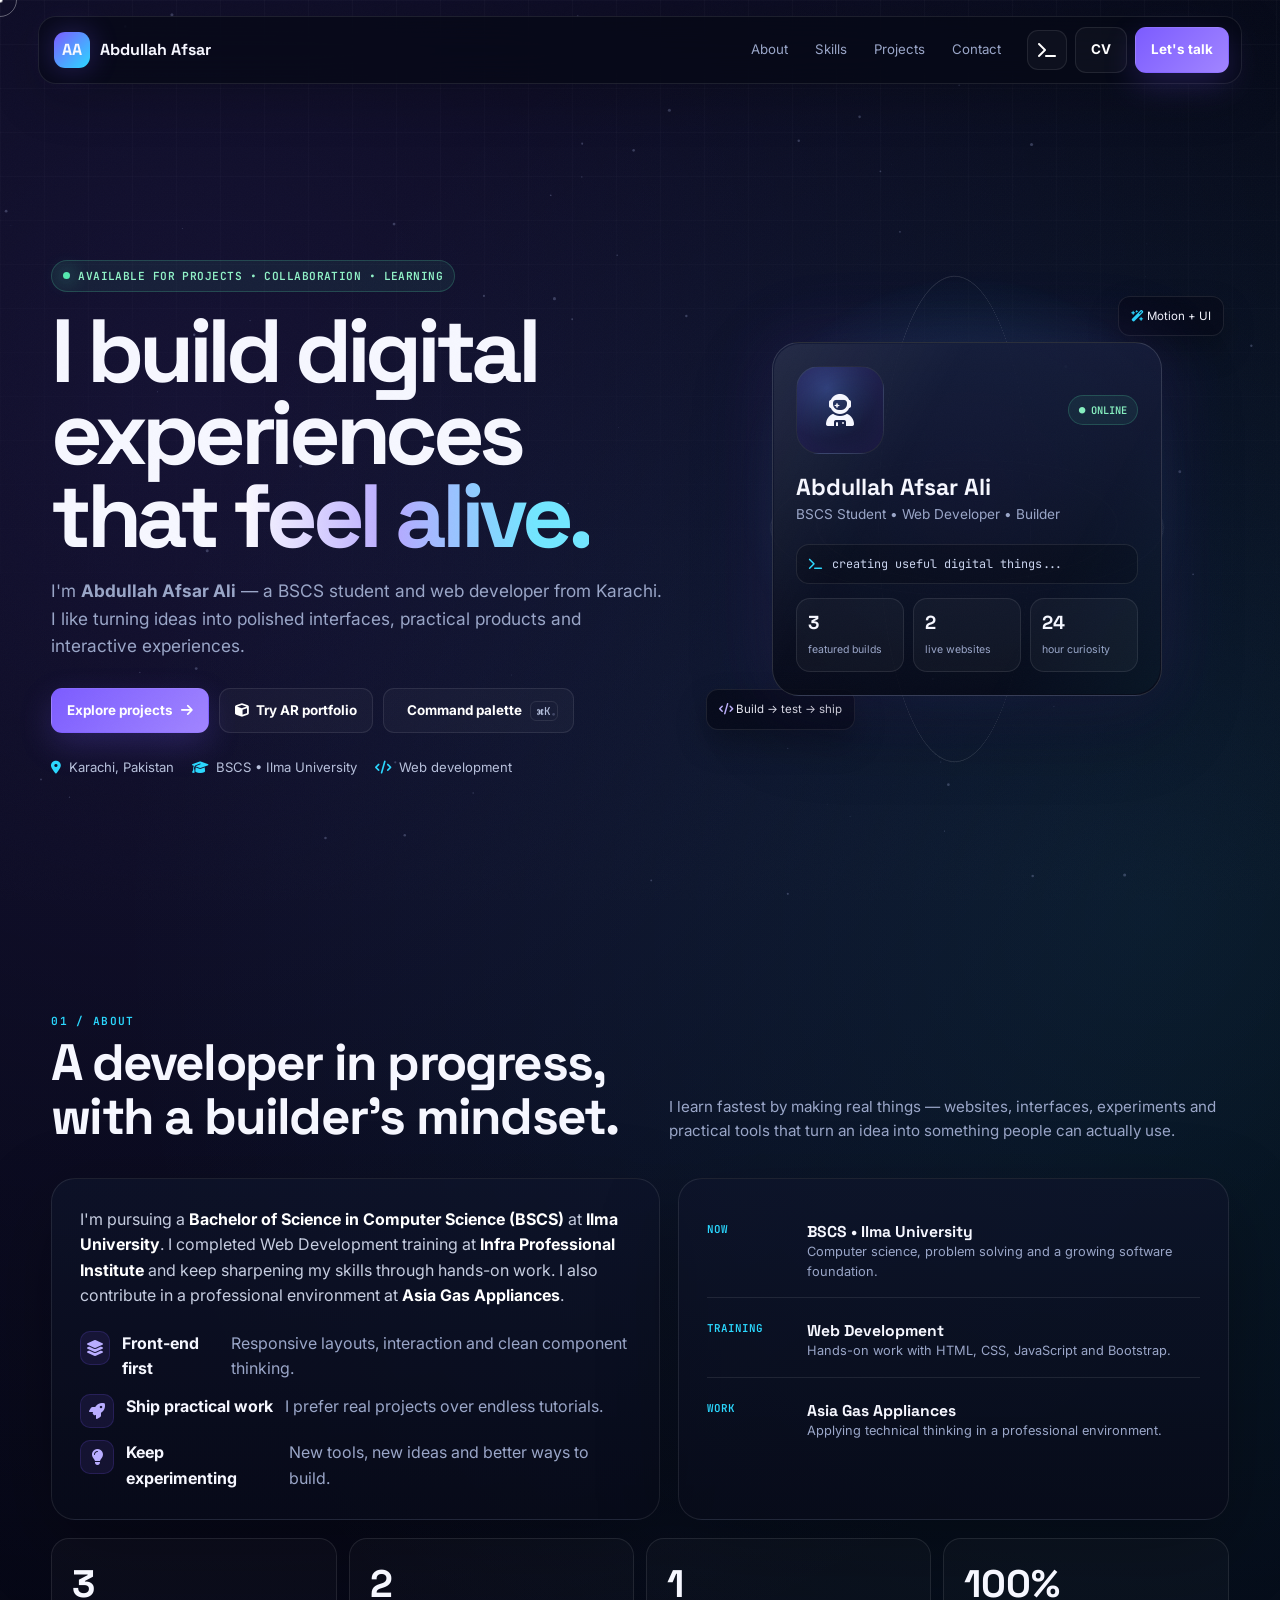
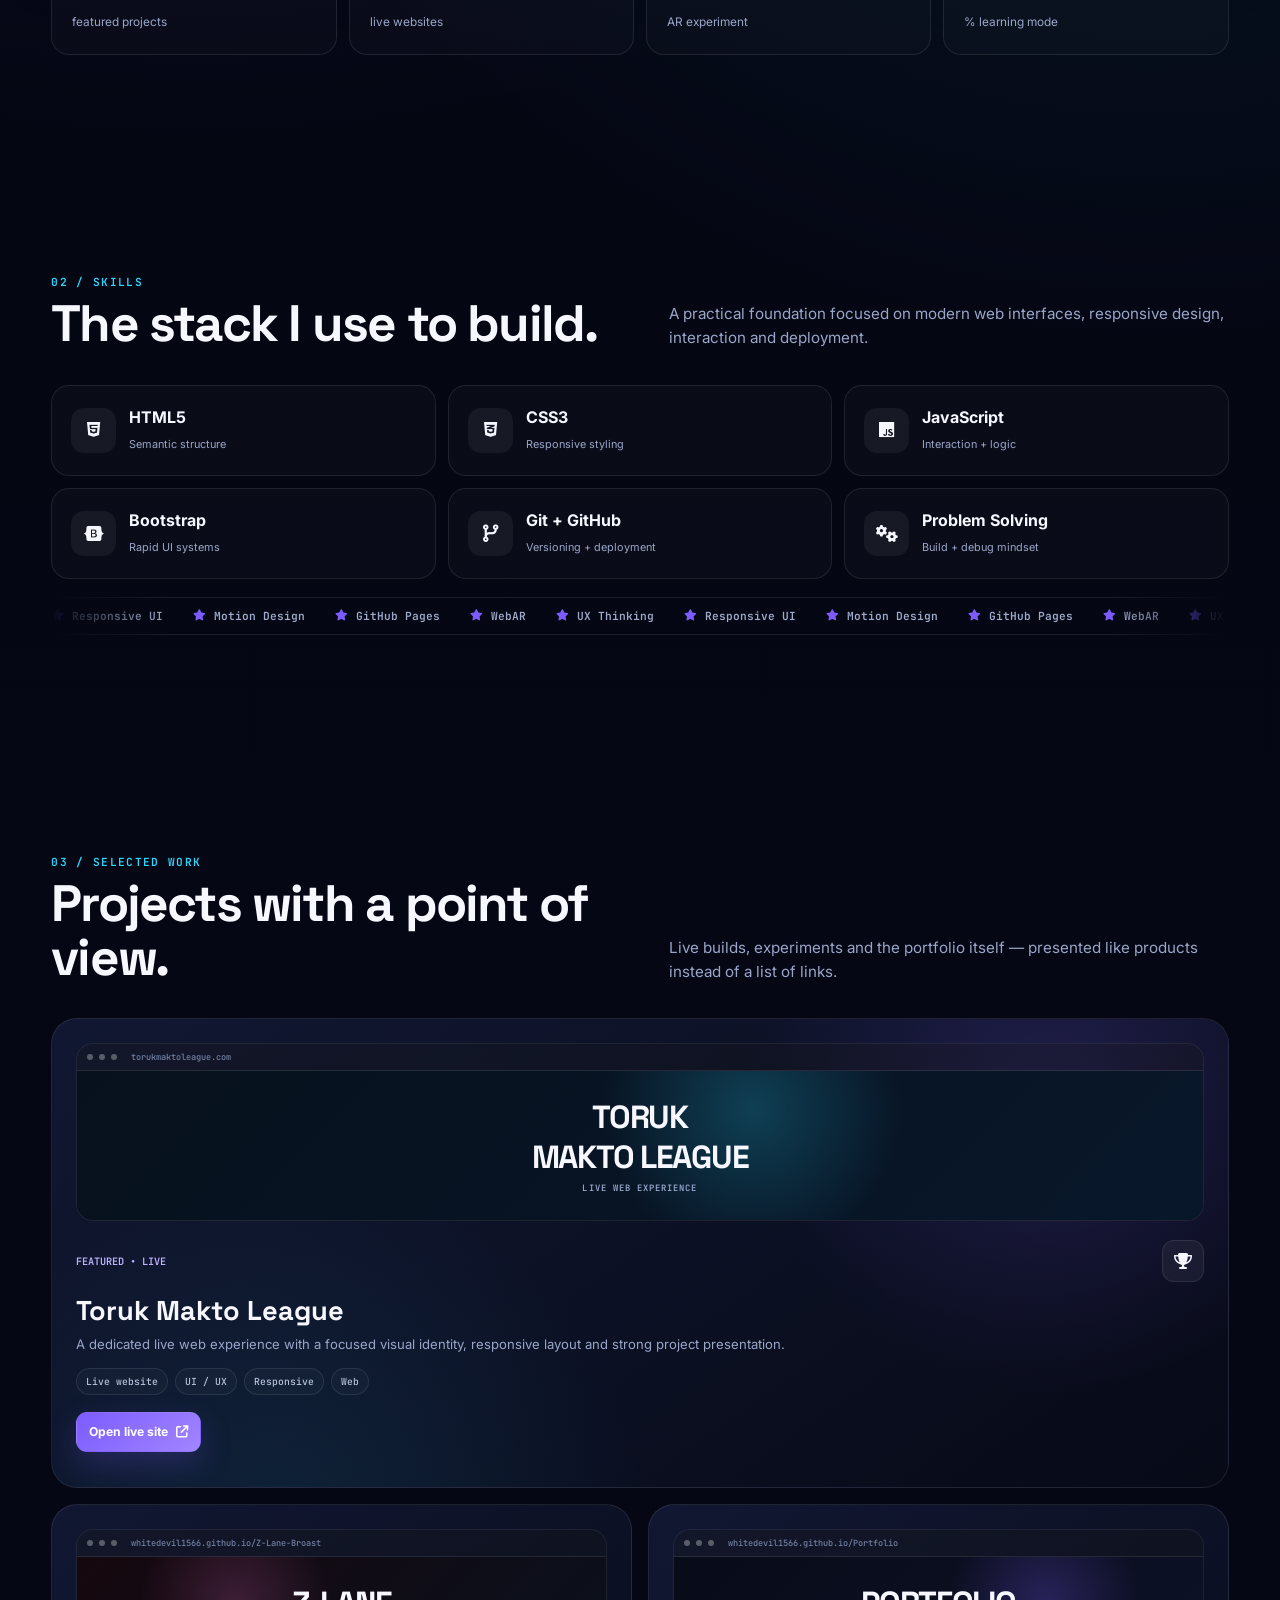
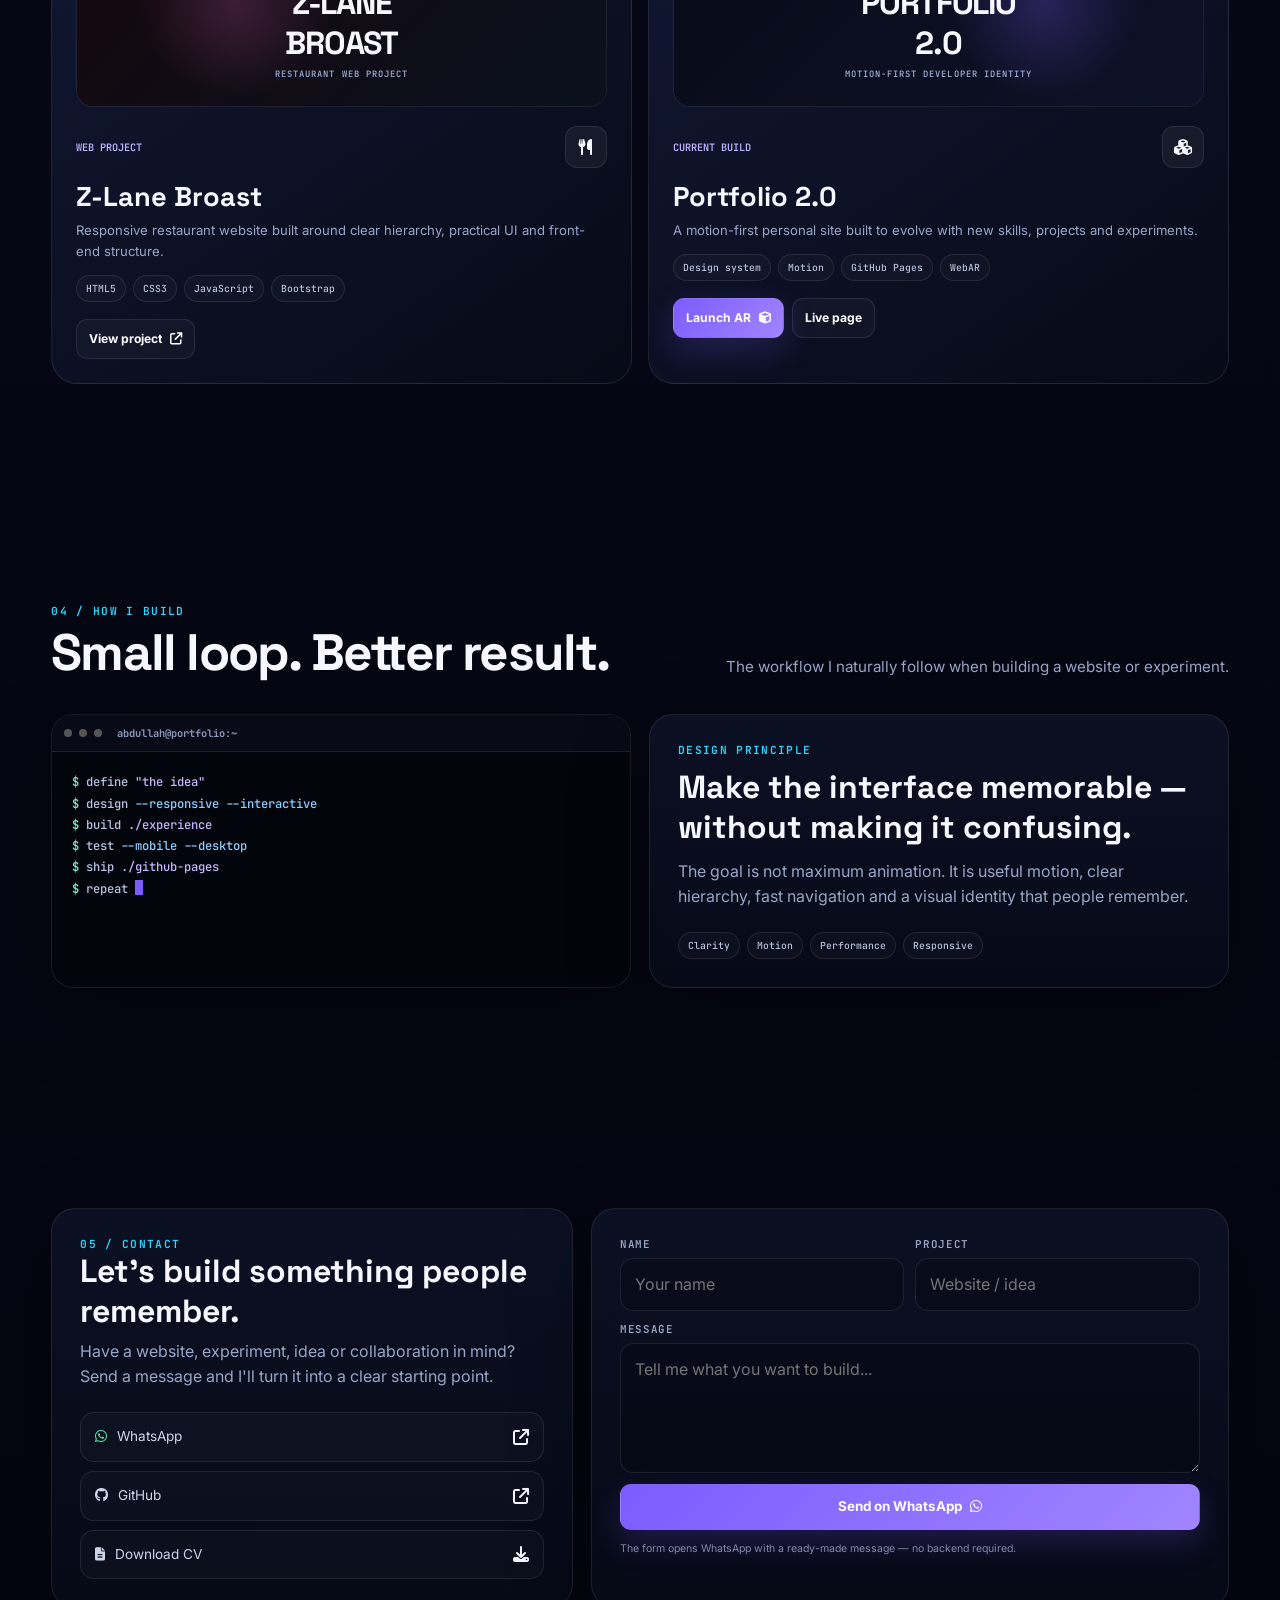
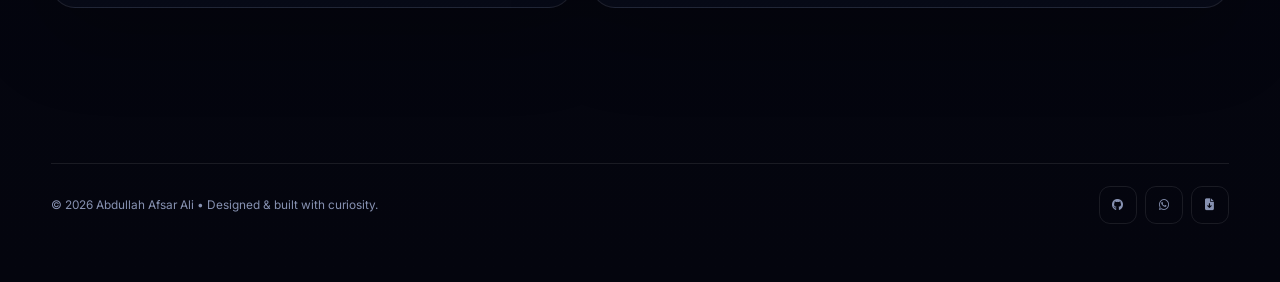
==== commit 55cd9fa5: "Add favicon link to index.html" ====
--- a/index.html
+++ b/index.html
@@ -7,6 +7,7 @@
 <meta name="description" content="Abdullah Afsar Ali — BSCS student, web developer and builder of interactive digital experiences.">
 <meta property="og:title" content="Abdullah Afsar — Developer Portfolio">
 <meta property="og:description" content="BSCS student • Web Developer • Interactive experiences">
+<link rel="icon" type="image/jpeg" href="image.jpg">
 <title>Abdullah Afsar — Digital Builder</title>
 <link rel="preconnect" href="https://fonts.googleapis.com">
 <link rel="preconnect" href="https://fonts.gstatic.com" crossorigin>
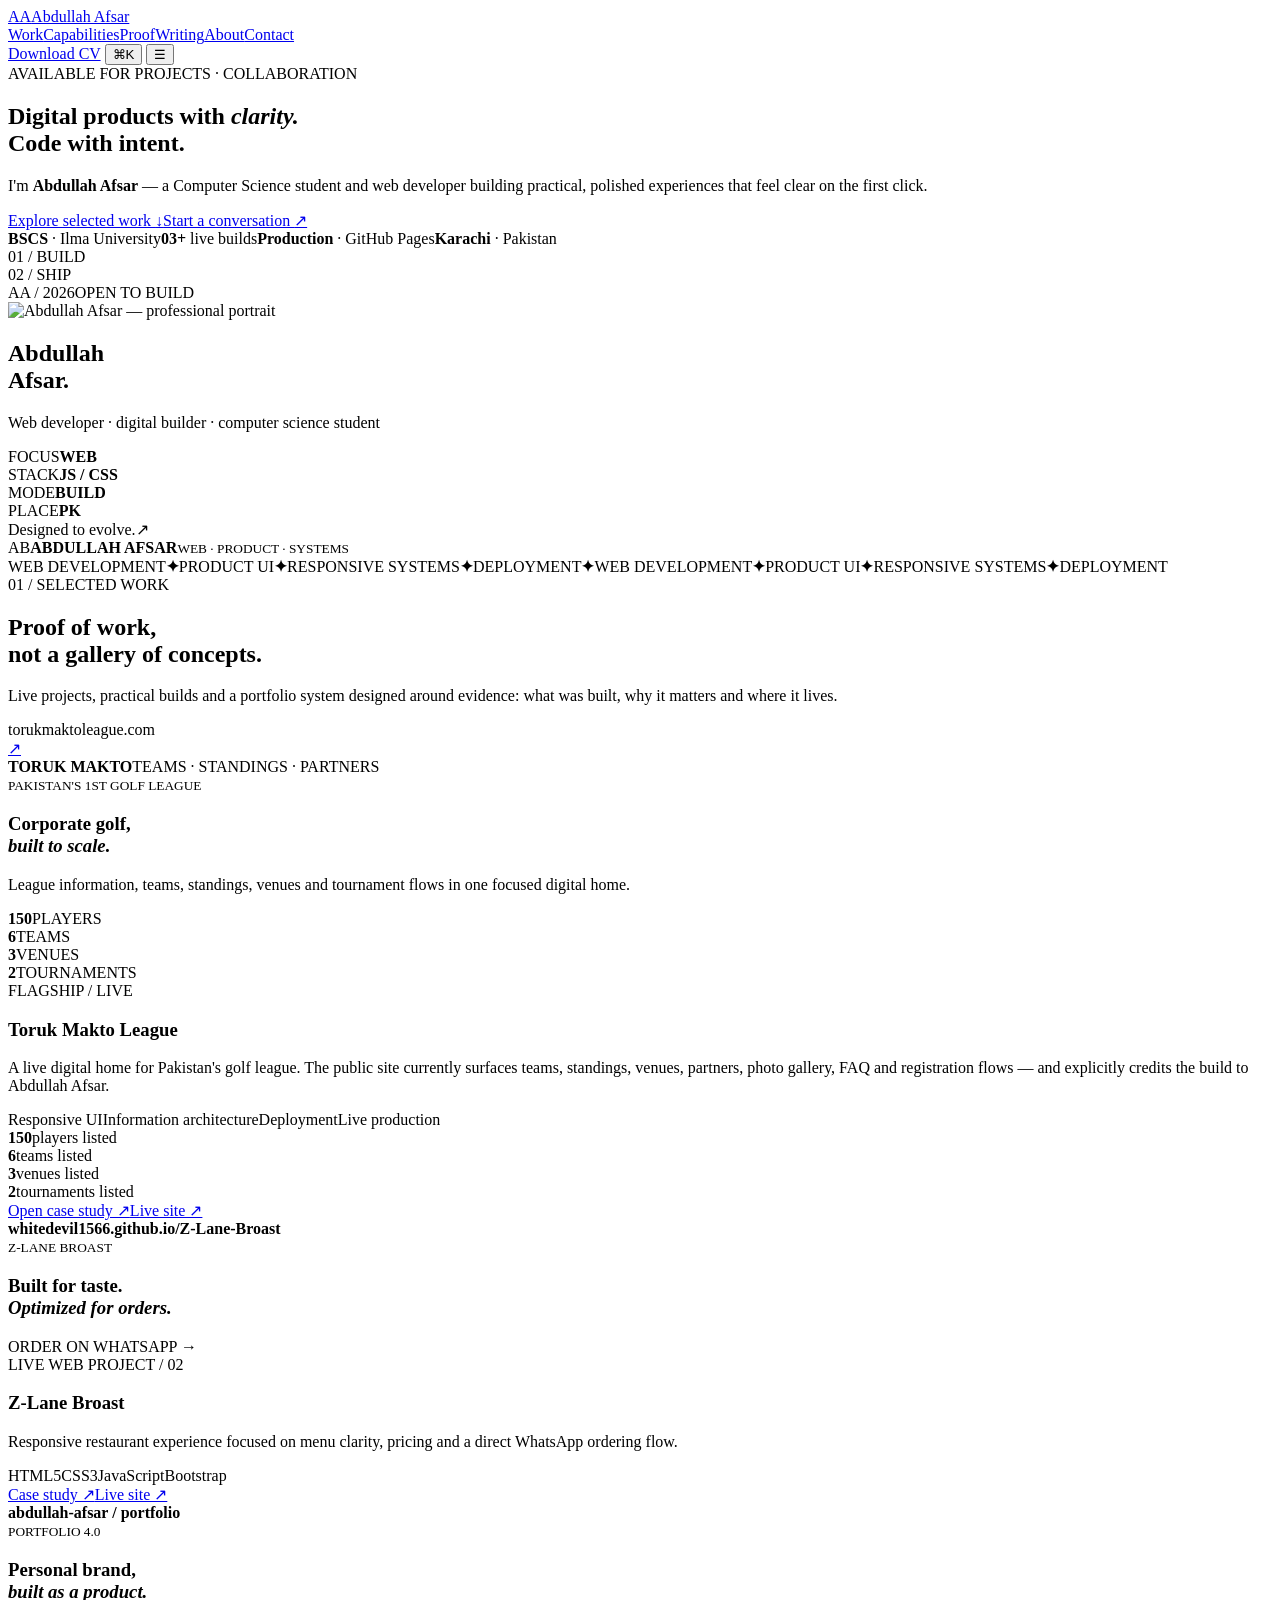
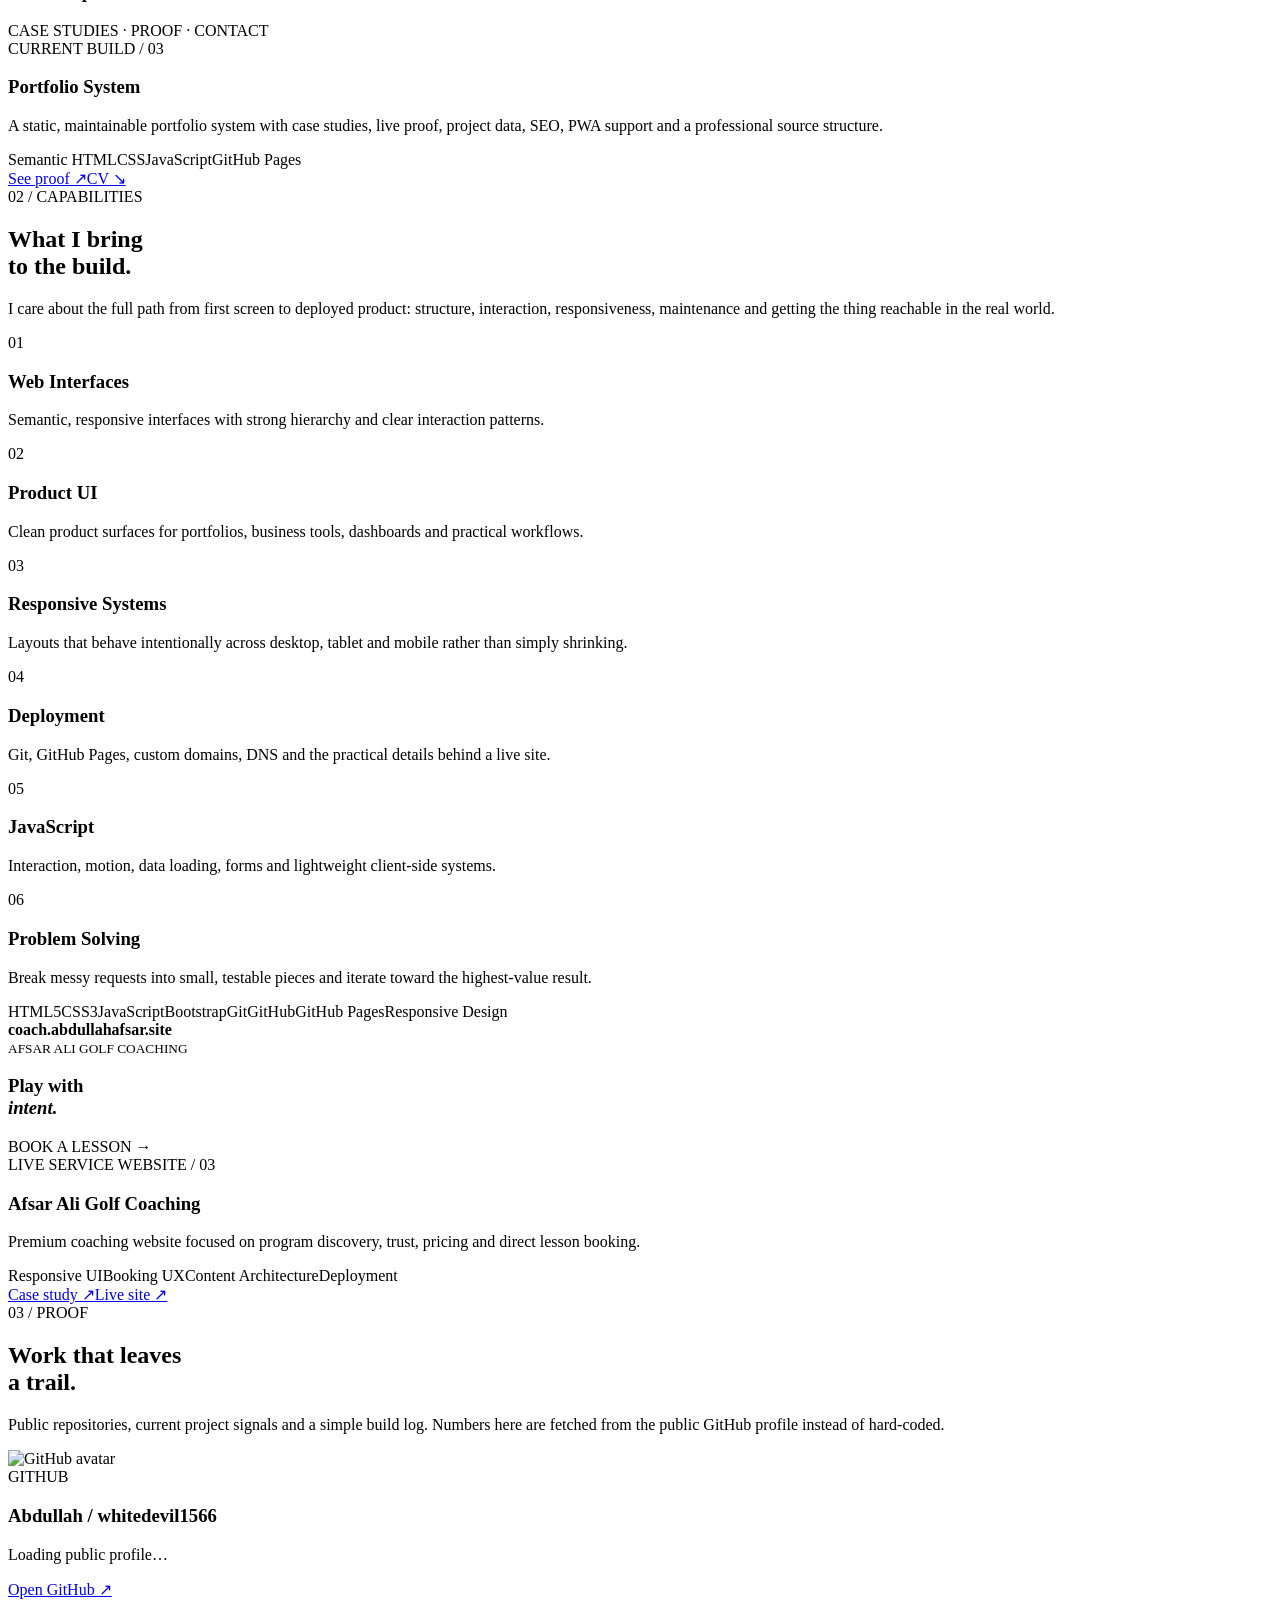
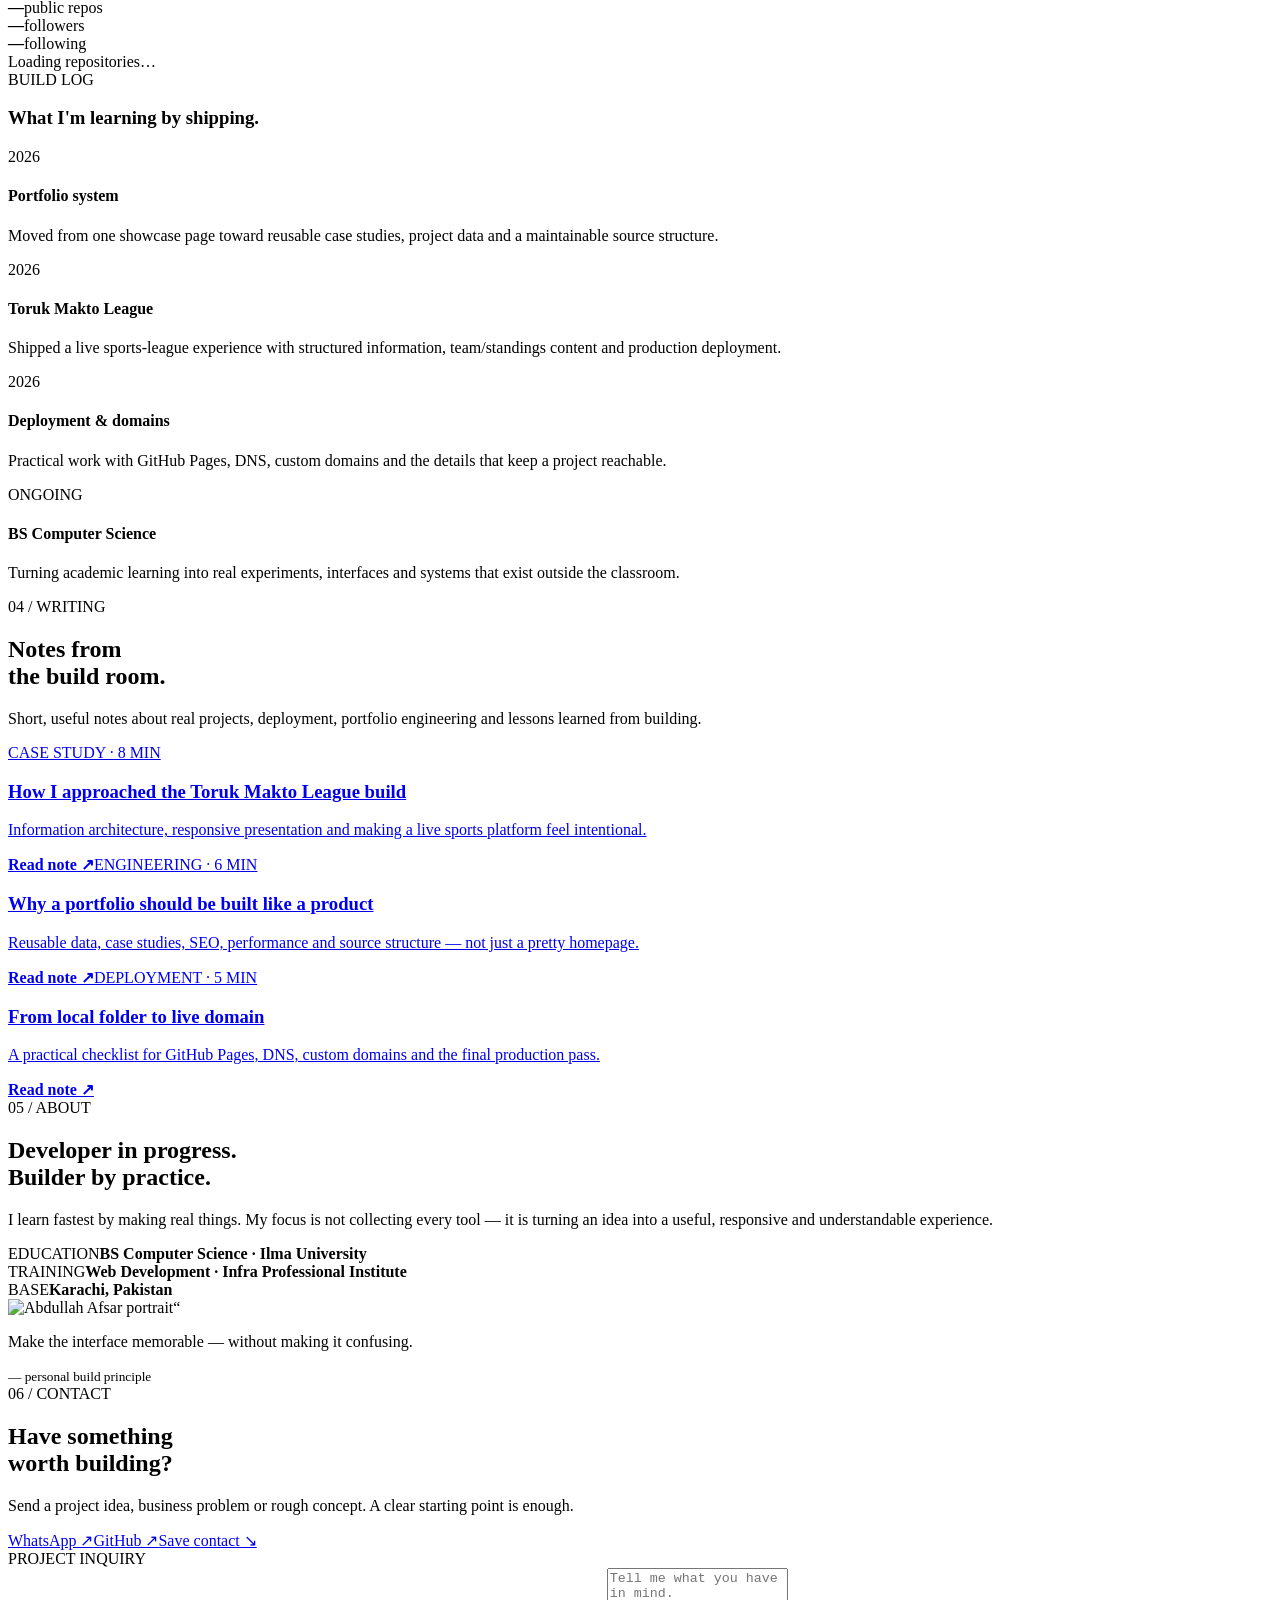
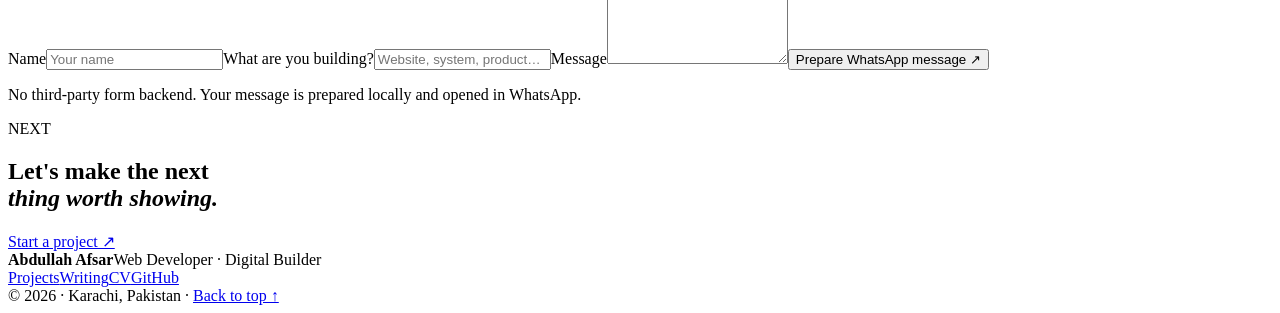
==== commit e756a85c: "Add files via upload" ====
--- a/index.html
+++ b/index.html
@@ -2,89 +2,118 @@
 <html lang="en">
 <head>
 <meta charset="utf-8">
-<meta name="viewport" content="width=device-width,initial-scale=1">
-<meta name="theme-color" content="#050816">
-<meta name="description" content="Abdullah Afsar Ali — BSCS student, web developer and builder of interactive digital experiences.">
-<meta property="og:title" content="Abdullah Afsar — Developer Portfolio">
-<meta property="og:description" content="BSCS student • Web Developer • Interactive experiences">
-<link rel="icon" type="image/jpeg" href="image.jpg">
-<title>Abdullah Afsar — Digital Builder</title>
+<meta name="viewport" content="width=device-width, initial-scale=1">
+<meta name="theme-color" content="#07080b">
+<meta name="description" content="Abdullah Afsar — Computer Science student and web developer building practical, polished digital products. Selected work, case studies and project notes.">
+<link rel="canonical" href="https://portfolio.abdullahafsar.site/">
+<meta property="og:title" content="Abdullah Afsar — Web Developer & Digital Builder">
+<meta property="og:description" content="Selected work, case studies, build notes and contact information for Abdullah Afsar.">
+<meta property="og:type" content="website">
+<meta property="og:url" content="https://portfolio.abdullahafsar.site/">
+<meta property="og:image" content="assets/images/og-card.png">
+<meta name="twitter:card" content="summary_large_image">
+<meta name="twitter:title" content="Abdullah Afsar — Web Developer & Digital Builder">
+<meta name="twitter:description" content="Selected work, case studies, build notes and contact information.">
+<meta name="twitter:image" content="assets/images/og-card.png">
+<link rel="manifest" href="site.webmanifest">
+<link rel="icon" href="assets/icons/favicon.svg" type="image/svg+xml">
 <link rel="preconnect" href="https://fonts.googleapis.com">
 <link rel="preconnect" href="https://fonts.gstatic.com" crossorigin>
-<link href="https://fonts.googleapis.com/css2?family=Inter:wght@400;500;600;700;800&family=Space+Grotesk:wght@500;600;700&family=JetBrains+Mono:wght@400;500;600&display=swap" rel="stylesheet">
-<link rel="stylesheet" href="https://cdnjs.cloudflare.com/ajax/libs/font-awesome/6.7.2/css/all.min.css">
-<style>
-:root{--bg:#040612;--bg2:#070b1b;--panel:rgba(12,17,35,.72);--panel2:rgba(17,24,49,.88);--line:rgba(255,255,255,.09);--text:#f6f7ff;--muted:#9aa6c8;--a:#7c5cff;--b:#2bd8ff;--g:#55e8b0;--pink:#ff74d1;--max:1220px;--r:24px;--shadow:0 26px 80px rgba(0,0,0,.28)}
-*{box-sizing:border-box;margin:0;padding:0}html{scroll-behavior:smooth}body{font-family:Inter,system-ui,sans-serif;background:radial-gradient(circle at 15% 8%,rgba(124,92,255,.14),transparent 28%),radial-gradient(circle at 90% 18%,rgba(43,216,255,.10),transparent 24%),linear-gradient(180deg,var(--bg),#050714 65%,#04050e);color:var(--text);line-height:1.6;overflow-x:hidden}a{color:inherit;text-decoration:none}button,input,textarea{font:inherit}.container{width:min(var(--max),92%);margin:auto}.mono{font-family:'JetBrains Mono',monospace}.muted{color:var(--muted)}
-body:before{content:"";position:fixed;inset:0;pointer-events:none;z-index:50;opacity:.035;background-image:url("data:image/svg+xml,%3Csvg xmlns='http://www.w3.org/2000/svg' width='180' height='180'%3E%3Cfilter id='n'%3E%3CfeTurbulence type='fractalNoise' baseFrequency='.9' numOctaves='2' stitchTiles='stitch'/%3E%3C/filter%3E%3Crect width='100%25' height='100%25' filter='url(%23n)' opacity='.5'/%3E%3C/svg%3E")}.grid{position:fixed;inset:0;z-index:-2;pointer-events:none;background-image:linear-gradient(rgba(255,255,255,.025) 1px,transparent 1px),linear-gradient(90deg,rgba(255,255,255,.025) 1px,transparent 1px);background-size:44px 44px;mask-image:linear-gradient(to bottom,black,transparent 85%)}#particles{position:fixed;inset:0;z-index:-3;pointer-events:none}
-.cursor,.cursor-dot{position:fixed;left:0;top:0;pointer-events:none;z-index:200;transform:translate(-50%,-50%);mix-blend-mode:screen}.cursor{width:34px;height:34px;border:1px solid rgba(255,255,255,.35);border-radius:50%;transition:width .18s,height .18s,border-color .18s}.cursor-dot{width:5px;height:5px;background:#fff;border-radius:50%}@media(max-width:900px){.cursor,.cursor-dot{display:none}}
-header{position:fixed;top:16px;left:0;right:0;z-index:100}.nav{width:min(var(--max),94%);margin:auto;padding:10px 12px 10px 15px;border:1px solid var(--line);background:rgba(5,8,20,.68);backdrop-filter:blur(18px);border-radius:18px;display:flex;align-items:center;gap:14px;box-shadow:0 15px 50px rgba(0,0,0,.2)}.brand{display:flex;align-items:center;gap:10px;font:700 1rem 'Space Grotesk';white-space:nowrap}.brand-mark{width:36px;height:36px;border-radius:11px;display:grid;place-items:center;background:linear-gradient(135deg,var(--a),var(--b));box-shadow:0 0 28px rgba(124,92,255,.3)}.nav-links{display:flex;gap:3px;margin-left:auto}.nav-links a{padding:9px 12px;color:var(--muted);border-radius:10px;font-size:.83rem;transition:.2s}.nav-links a:hover{background:rgba(255,255,255,.05);color:#fff}.nav-actions{display:flex;gap:8px;align-items:center}.icon-btn,.btn{border:1px solid var(--line);background:rgba(255,255,255,.03);color:#fff;border-radius:11px;display:inline-flex;align-items:center;justify-content:center;gap:8px;cursor:pointer;transition:.25s}.icon-btn{width:40px;height:40px}.btn{padding:11px 15px;font-size:.84rem;font-weight:700}.btn:hover,.icon-btn:hover{transform:translateY(-2px);background:rgba(255,255,255,.06)}.btn-primary{border-color:transparent;background:linear-gradient(135deg,var(--a),#a185ff);box-shadow:0 12px 32px rgba(124,92,255,.22)}.btn-primary:hover{box-shadow:0 16px 38px rgba(124,92,255,.36)}.menu{display:none}.kbd{padding:2px 6px;border:1px solid var(--line);border-radius:6px;color:#b4bfdc;font:500 .68rem 'JetBrains Mono'}
-main{padding-top:104px}.hero{min-height:calc(100vh - 100px);display:grid;grid-template-columns:1.08fr .92fr;gap:40px;align-items:center;padding:60px 0 30px}.eyebrow{display:inline-flex;align-items:center;gap:8px;padding:8px 11px;border:1px solid rgba(85,232,176,.2);background:rgba(85,232,176,.07);border-radius:999px;color:#91f3c8;font:600 .7rem 'JetBrains Mono';letter-spacing:.04em}.live{width:7px;height:7px;border-radius:50%;background:var(--g);box-shadow:0 0 18px var(--g);animation:blink 1.8s infinite}@keyframes blink{50%{opacity:.35;box-shadow:0 0 6px var(--g)}}h1{font:700 clamp(3.4rem,7vw,7rem)/.92 'Space Grotesk';letter-spacing:-.06em;margin:18px 0 20px}.grad{background:linear-gradient(90deg,#fff,#b7a9ff 45%,#72e6ff 85%);-webkit-background-clip:text;background-clip:text;color:transparent}.hero p{font-size:1.08rem;color:var(--muted);max-width:700px}.hero-actions{display:flex;gap:10px;flex-wrap:wrap;margin-top:28px}.hero-mini{display:flex;gap:18px;flex-wrap:wrap;margin-top:24px;color:#b8c1dc;font-size:.82rem}.hero-mini span{display:flex;gap:8px;align-items:center}.hero-mini i{color:var(--b)}
-.hero-stage{position:relative;min-height:620px;display:grid;place-items:center;perspective:1400px}.halo{position:absolute;width:min(480px,80vw);aspect-ratio:1;border-radius:50%;background:radial-gradient(circle at 50% 45%,rgba(124,92,255,.2),rgba(43,216,255,.08) 36%,transparent 64%);filter:blur(2px);animation:breath 5.5s ease-in-out infinite}@keyframes breath{50%{transform:scale(1.08);opacity:.8}}.orbit{position:absolute;border:1px solid rgba(255,255,255,.11);border-radius:50%;width:390px;height:390px;transform:rotateX(70deg) rotateZ(18deg);animation:spin 13s linear infinite}.orbit.o2{width:300px;height:300px;transform:rotateX(68deg) rotateZ(-22deg);animation-duration:10s;animation-direction:reverse}.orbit.o3{width:480px;height:480px;transform:rotateY(72deg) rotateZ(22deg);animation-duration:17s}@keyframes spin{to{transform:rotateX(70deg) rotateZ(378deg)}}
-.hero-card{position:relative;width:min(390px,78vw);padding:23px;border-radius:27px;border:1px solid rgba(255,255,255,.14);background:linear-gradient(180deg,rgba(22,29,59,.9),rgba(7,10,24,.88));box-shadow:var(--shadow),0 0 75px rgba(124,92,255,.16);transform-style:preserve-3d;transition:transform .1s ease-out}.hero-card:before{content:"";position:absolute;inset:1px;border-radius:26px;background:linear-gradient(120deg,rgba(255,255,255,.07),transparent 35%,transparent 70%,rgba(43,216,255,.05));pointer-events:none}.card-top{display:flex;justify-content:space-between;align-items:center;position:relative}.avatar-core{width:88px;height:88px;border-radius:23px;display:grid;place-items:center;font-size:2rem;background:radial-gradient(circle at 35% 25%,#2d3f75,#121834 60%,#0a0e20);border:1px solid rgba(255,255,255,.1);box-shadow:inset 0 0 40px rgba(124,92,255,.2)}.status{padding:7px 10px;border:1px solid rgba(85,232,176,.2);color:#86efc0;background:rgba(85,232,176,.07);border-radius:999px;font:600 .65rem 'JetBrains Mono'}.hero-card h3{font:700 1.45rem 'Space Grotesk';margin-top:18px}.hero-card p{font-size:.85rem;margin-top:2px;color:var(--muted)}.command-strip{margin-top:18px;padding:11px 12px;border:1px solid var(--line);border-radius:13px;background:rgba(0,0,0,.18);display:flex;gap:10px;align-items:center;color:#cbd5ef;font:.74rem 'JetBrains Mono'}.command-strip i{color:var(--b)}.hero-stats{display:grid;grid-template-columns:repeat(3,1fr);gap:9px;margin-top:14px}.hero-stat{padding:11px;border-radius:14px;background:rgba(255,255,255,.035);border:1px solid var(--line)}.hero-stat strong{display:block;font:700 1.18rem 'Space Grotesk'}.hero-stat span{font-size:.66rem;color:var(--muted)}.float-chip{position:absolute;padding:10px 12px;border:1px solid var(--line);background:rgba(7,11,25,.8);backdrop-filter:blur(12px);border-radius:12px;font-size:.72rem;box-shadow:0 14px 30px rgba(0,0,0,.25)}.chip1{top:14%;right:1%;animation:float 5s ease-in-out infinite}.chip2{bottom:16%;left:0;animation:float 6.2s ease-in-out infinite reverse}@keyframes float{50%{transform:translateY(-12px)}}
-section{padding:110px 0}.section-head{display:flex;justify-content:space-between;gap:30px;align-items:end;margin-bottom:34px}.kicker{font:600 .7rem 'JetBrains Mono';letter-spacing:.12em;text-transform:uppercase;color:var(--b)}.title{font:700 clamp(2rem,4vw,3.35rem)/1.05 'Space Grotesk';letter-spacing:-.035em;margin-top:8px}.section-copy{color:var(--muted);max-width:560px;font-size:.95rem}.panel{border:1px solid var(--line);background:linear-gradient(180deg,rgba(14,20,42,.74),rgba(8,11,25,.76));border-radius:var(--r);padding:28px;box-shadow:var(--shadow)}
-.about-grid{display:grid;grid-template-columns:1.05fr .95fr;gap:18px}.about-copy{color:#c6cde0;font-size:1rem}.about-copy strong{color:#fff}.mini-list{display:grid;gap:12px;margin-top:22px}.mini-list div{display:flex;gap:12px;align-items:flex-start}.mini-icon{width:34px;height:34px;border-radius:10px;display:grid;place-items:center;background:rgba(124,92,255,.1);border:1px solid rgba(124,92,255,.18);color:#b9adff}.timeline{display:grid;gap:8px}.timeline-row{display:grid;grid-template-columns:88px 1fr;gap:12px;padding:15px 0;border-bottom:1px solid var(--line)}.timeline-row:last-child{border-bottom:0}.time{font:600 .68rem 'JetBrains Mono';color:var(--b)}.timeline-row h4{font:700 .98rem 'Space Grotesk'}.timeline-row p{color:var(--muted);font-size:.8rem}
-.metrics{display:grid;grid-template-columns:repeat(4,1fr);gap:12px;margin-top:18px}.metric{padding:20px;border:1px solid var(--line);border-radius:18px;background:rgba(255,255,255,.02)}.metric strong{display:block;font:700 clamp(1.9rem,3vw,2.7rem) 'Space Grotesk'}.metric span{font-size:.74rem;color:var(--muted)}
-.skill-grid{display:grid;grid-template-columns:repeat(3,1fr);gap:12px}.skill{padding:19px;border:1px solid var(--line);border-radius:18px;background:rgba(255,255,255,.025);display:flex;align-items:center;gap:13px;transition:.25s}.skill:hover{transform:translateY(-5px);border-color:rgba(124,92,255,.4);background:rgba(124,92,255,.06)}.skill-icon{width:45px;height:45px;border-radius:13px;display:grid;place-items:center;background:rgba(255,255,255,.05);font-size:1.1rem}.skill b{display:block}.skill small{color:var(--muted);font-size:.68rem}.marquee{margin-top:18px;overflow:hidden;border-block:1px solid var(--line);padding:11px 0;mask-image:linear-gradient(90deg,transparent,black 10%,black 90%,transparent)}.marquee-track{display:flex;gap:30px;width:max-content;animation:marq 24s linear infinite}.marquee span{font:600 .7rem 'JetBrains Mono';color:#9faccc;display:flex;gap:8px;align-items:center}.marquee i{color:var(--a)}@keyframes marq{to{transform:translateX(-50%)}}
-.projects{display:grid;grid-template-columns:1fr 1fr;gap:16px}.project{position:relative;overflow:hidden;min-height:410px;padding:24px;border:1px solid var(--line);border-radius:26px;background:linear-gradient(145deg,rgba(19,26,54,.9),rgba(7,10,23,.98));transition:.3s;isolation:isolate}.project.large{grid-column:1/-1;min-height:470px}.project:hover{transform:translateY(-7px);border-color:rgba(124,92,255,.45);box-shadow:0 28px 70px rgba(0,0,0,.3)}.project-bg{position:absolute;inset:0;z-index:-2;background:radial-gradient(circle at 85% 16%,rgba(124,92,255,.18),transparent 28%),radial-gradient(circle at 20% 110%,rgba(43,216,255,.09),transparent 34%)}.project-browser{height:178px;border:1px solid var(--line);border-radius:17px;background:rgba(0,0,0,.25);overflow:hidden;position:relative}.browser-bar{height:27px;display:flex;align-items:center;gap:6px;padding:0 10px;border-bottom:1px solid var(--line);background:rgba(255,255,255,.025)}.browser-dot{width:6px;height:6px;border-radius:50%;background:rgba(255,255,255,.3)}.browser-url{margin-left:8px;color:#7280a4;font:500 .54rem 'JetBrains Mono'}.preview{position:absolute;inset:27px 0 0;display:grid;place-items:center;overflow:hidden}.preview-toruk{background:radial-gradient(circle at 60% 25%,rgba(43,216,255,.22),transparent 22%),linear-gradient(135deg,#07111d,#08172a)}.preview-z{background:radial-gradient(circle at 30% 30%,rgba(255,116,209,.18),transparent 25%),linear-gradient(135deg,#16080f,#09111d)}.preview-portfolio{background:radial-gradient(circle at 70% 30%,rgba(124,92,255,.25),transparent 25%),linear-gradient(135deg,#080b18,#0e1228)}.preview .mock-title{text-align:center;font:700 clamp(1.4rem,4vw,2rem) 'Space Grotesk';letter-spacing:-.04em}.preview .mock-sub{font:600 .55rem 'JetBrains Mono';color:#9aa9ce;letter-spacing:.12em;margin-top:5px;text-align:center}.project-body{padding-top:19px}.project-top{display:flex;align-items:center;justify-content:space-between;gap:10px}.project-type{color:#beb3ff;font:600 .64rem 'JetBrains Mono'}.project-icon{width:42px;height:42px;border-radius:12px;display:grid;place-items:center;background:rgba(255,255,255,.05);border:1px solid var(--line)}.project h3{font:700 1.7rem 'Space Grotesk';margin:11px 0 6px}.project p{color:var(--muted);font-size:.82rem;max-width:760px}.tags{display:flex;flex-wrap:wrap;gap:7px;margin-top:13px}.tag{padding:6px 9px;border:1px solid var(--line);border-radius:999px;background:rgba(255,255,255,.025);color:#b6c0db;font:500 .61rem 'JetBrains Mono'}.project-actions{display:flex;gap:8px;margin-top:17px}.project-actions .btn{padding:9px 12px;font-size:.76rem}
-.experience{display:grid;grid-template-columns:1fr 1fr;gap:18px}.terminal{border-radius:22px;border:1px solid var(--line);background:#03050c;overflow:hidden;box-shadow:var(--shadow)}.terminal-top{display:flex;align-items:center;gap:7px;padding:10px 12px;border-bottom:1px solid var(--line);background:#080b15}.terminal-top span{width:8px;height:8px;border-radius:50%;background:#555}.terminal-body{padding:20px;font:500 .76rem/1.75 'JetBrains Mono';color:#b8c4e2}.terminal-body .p{color:#82f0c4}.terminal-body .c{color:#8dcfff}.terminal-body .g{color:#c6b6ff}.terminal-body .cursorline{display:inline-block;width:8px;height:15px;background:#7c5cff;vertical-align:-2px;animation:blink 1s steps(1,end) infinite}
-.contact-grid{display:grid;grid-template-columns:.9fr 1.1fr;gap:18px}.contact-card h3{font:700 2rem 'Space Grotesk'}.contact-card p{color:var(--muted);margin-top:8px}.contact-links{display:grid;gap:9px;margin-top:22px}.contact-link{display:flex;justify-content:space-between;align-items:center;padding:13px 14px;border:1px solid var(--line);border-radius:14px;background:rgba(255,255,255,.025)}.contact-link span{display:flex;align-items:center;gap:10px;color:#cdd5e8;font-size:.85rem}.form{display:grid;gap:11px}.field{display:grid;gap:7px}.field label{font:600 .68rem 'JetBrains Mono';color:#99a5c6;text-transform:uppercase;letter-spacing:.06em}.field input,.field textarea{width:100%;padding:13px 14px;border-radius:13px;border:1px solid var(--line);background:rgba(0,0,0,.18);color:#fff;outline:none;resize:vertical}.field input:focus,.field textarea:focus{border-color:rgba(124,92,255,.65);box-shadow:0 0 0 3px rgba(124,92,255,.09)}.field textarea{min-height:130px}.form-row{display:grid;grid-template-columns:1fr 1fr;gap:11px}.form-note{color:#7f8aaa;font-size:.66rem}
-footer{padding:45px 0 58px;color:#8792b2;font-size:.74rem}.footer{border-top:1px solid var(--line);padding-top:22px;display:flex;justify-content:space-between;gap:20px;align-items:center}.socials{display:flex;gap:8px}.socials a{width:38px;height:38px;display:grid;place-items:center;border:1px solid var(--line);border-radius:11px;transition:.22s}.socials a:hover{transform:translateY(-3px);background:rgba(255,255,255,.04)}
-.reveal{opacity:0;transform:translateY(24px);transition:opacity .75s ease,transform .75s ease}.reveal.visible{opacity:1;transform:none}.progress{position:fixed;top:0;left:0;height:2px;width:0;background:linear-gradient(90deg,var(--a),var(--b));z-index:300}.backtop{position:fixed;right:20px;bottom:20px;width:42px;height:42px;border-radius:13px;border:1px solid var(--line);background:rgba(7,10,24,.7);backdrop-filter:blur(10px);color:#fff;z-index:80;display:none;align-items:center;justify-content:center}.backtop.show{display:flex}
-.palette{position:fixed;inset:0;background:rgba(2,4,10,.7);backdrop-filter:blur(12px);z-index:250;display:none;align-items:flex-start;justify-content:center;padding:12vh 18px}.palette.open{display:flex}.palette-box{width:min(680px,100%);border:1px solid var(--line);background:#0a0e1c;border-radius:20px;box-shadow:0 30px 100px rgba(0,0,0,.5);overflow:hidden}.palette-search{display:flex;align-items:center;gap:10px;padding:15px 17px;border-bottom:1px solid var(--line)}.palette-search i{color:var(--b)}.palette-search input{border:0;outline:0;background:none;color:#fff;width:100%;font-size:1rem}.palette-list{padding:7px;display:grid;gap:5px}.palette-item{display:flex;justify-content:space-between;align-items:center;gap:12px;padding:12px 13px;border-radius:12px;color:#cad2e7;cursor:pointer}.palette-item:hover,.palette-item.active{background:rgba(124,92,255,.1);color:#fff}.palette-left{display:flex;align-items:center;gap:10px}.palette-left i{width:18px;text-align:center;color:#9c91ff}.palette-foot{padding:9px 14px;border-top:1px solid var(--line);display:flex;justify-content:space-between;color:#7380a1;font-size:.66rem}
-.toast{position:fixed;left:50%;bottom:28px;transform:translate(-50%,20px);padding:12px 15px;border:1px solid var(--line);border-radius:12px;background:#0a0e1c;color:#dbe2f3;opacity:0;pointer-events:none;transition:.3s;z-index:500;box-shadow:0 18px 50px rgba(0,0,0,.35);font-size:.78rem}.toast.show{opacity:1;transform:translate(-50%,0)}
-@media(max-width:980px){.hero{grid-template-columns:1fr;padding-top:45px}.hero-stage{min-height:520px}.about-grid,.experience,.contact-grid{grid-template-columns:1fr}.projects{grid-template-columns:1fr}.project.large{grid-column:auto}.skill-grid{grid-template-columns:1fr 1fr}.metrics{grid-template-columns:repeat(2,1fr)}.nav-links{display:none}.menu{display:inline-flex}.nav-actions .btn-ghost{display:none}}
-@media(max-width:620px){header{top:9px}.nav{width:94%}main{padding-top:87px}.hero{padding:35px 0 10px}.hero-stage{min-height:430px}.orbit{width:290px;height:290px}.orbit.o2{width:220px;height:220px}.orbit.o3{width:350px;height:350px}.float-chip{font-size:.64rem}.chip1{right:-1%}.chip2{left:-1%}section{padding:82px 0}.section-head{display:block}.section-copy{margin-top:10px}.skill-grid{grid-template-columns:1fr}.metrics{grid-template-columns:1fr 1fr}.form-row{grid-template-columns:1fr}.footer{flex-direction:column;align-items:flex-start}h1{font-size:clamp(3.1rem,16vw,5rem)}.hero p{font-size:1rem}.project-browser{height:155px}}
-@media(prefers-reduced-motion:reduce){*,*:before,*:after{scroll-behavior:auto!important;animation-duration:.001ms!important;animation-iteration-count:1!important;transition-duration:.001ms!important}}
-</style>
+<link href="https://fonts.googleapis.com/css2?family=DM+Mono:wght@400;500&family=Inter:wght@400;500;600;700;800&family=Manrope:wght@500;600;700;800&display=swap" rel="stylesheet">
+<link rel="stylesheet" href="assets/css/main.css">
+<title>Abdullah Afsar — Web Developer & Digital Builder</title>
+<script type="application/ld+json">
+{
+  "@context":"https://schema.org",
+  "@type":"Person",
+  "name":"Abdullah Afsar",
+  "url":"https://portfolio.abdullahafsar.site/",
+  "sameAs":["https://github.com/whitedevil1566"],
+  "jobTitle":"Web Developer",
+  "homeLocation":{"@type":"Place","name":"Karachi, Pakistan"}
+}
+</script>
 </head>
 <body>
-<div class="progress" id="progress"></div><div class="grid"></div><canvas id="particles"></canvas><div class="cursor" id="cursor"></div><div class="cursor-dot" id="cursorDot"></div>
-<header><nav class="nav"><a class="brand" href="#home"><span class="brand-mark">AA</span><span>Abdullah Afsar</span></a><div class="nav-links"><a href="#about">About</a><a href="#skills">Skills</a><a href="#projects">Projects</a><a href="#contact">Contact</a></div><div class="nav-actions"><button class="icon-btn" id="paletteBtn" title="Command palette"><i class="fa-solid fa-terminal"></i></button><a class="btn btn-ghost" href="CV.pdf" download>CV</a><a class="btn btn-primary" href="#contact">Let's talk</a><button class="icon-btn menu" id="menu"><i class="fa-solid fa-bars"></i></button></div></nav></header>
-<main id="home">
-<section class="hero container"><div class="reveal"><span class="eyebrow"><span class="live"></span> AVAILABLE FOR PROJECTS • COLLABORATION • LEARNING</span><h1>I build digital experiences that <span class="grad">feel alive.</span></h1><p>I'm <strong>Abdullah Afsar Ali</strong> — a BSCS student and web developer from Karachi. I like turning ideas into polished interfaces, practical products and interactive experiences.</p><div class="hero-actions"><a class="btn btn-primary" href="#projects">Explore projects <i class="fa-solid fa-arrow-right"></i></a><a class="btn" href="ar.html"><i class="fa-solid fa-cube"></i> Try AR portfolio</a><button class="btn" id="heroPalette"><i class="fa-solid fa-command"></i> Command palette <span class="kbd">⌘K</span></button></div><div class="hero-mini"><span><i class="fa-solid fa-location-dot"></i> Karachi, Pakistan</span><span><i class="fa-solid fa-graduation-cap"></i> BSCS • Ilma University</span><span><i class="fa-solid fa-code"></i> Web development</span></div></div>
-<div class="hero-stage reveal" id="heroStage"><div class="halo"></div><div class="orbit"></div><div class="orbit o2"></div><div class="orbit o3"></div><span class="float-chip chip1"><i class="fa-solid fa-wand-magic-sparkles" style="color:var(--b)"></i> Motion + UI</span><span class="float-chip chip2"><i class="fa-solid fa-code" style="color:#c1b4ff"></i> Build → test → ship</span><div class="hero-card" id="heroCard"><div class="card-top"><div class="avatar-core"><i class="fa-solid fa-user-astronaut"></i></div><span class="status">● ONLINE</span></div><h3>Abdullah Afsar Ali</h3><p>BSCS Student • Web Developer • Builder</p><div class="command-strip"><i class="fa-solid fa-terminal"></i><span id="typing">creating useful digital things...</span></div><div class="hero-stats"><div class="hero-stat"><strong data-count="3">0</strong><span>featured builds</span></div><div class="hero-stat"><strong data-count="2">0</strong><span>live websites</span></div><div class="hero-stat"><strong data-count="24">0</strong><span>hour curiosity</span></div></div></div></div></section>
+<div class="scroll-progress" id="scrollProgress"></div>
+<div class="ambient ambient-a"></div><div class="ambient ambient-b"></div><div class="grain"></div>
+<header class="site-header" id="siteHeader">
+  <nav class="nav shell" aria-label="Primary navigation">
+    <a class="brand" href="#top" aria-label="Abdullah Afsar home"><span class="brand-mark">AA</span><span>Abdullah Afsar</span></a>
+    <div class="nav-links">
+      <a href="#work">Work</a><a href="#capabilities">Capabilities</a><a href="#proof">Proof</a><a href="#writing">Writing</a><a href="#about">About</a><a href="#contact">Contact</a>
+    </div>
+    <div class="nav-actions">
+      <a class="button button-ghost" href="CV.pdf" download>Download CV</a>
+      <button class="icon-button" id="commandOpen" aria-label="Open command palette"><span>⌘</span><span>K</span></button>
+      <button class="icon-button mobile-only" id="mobileOpen" aria-label="Open menu">☰</button>
+    </div>
+  </nav>
+</header>
+<main id="top">
+<section class="hero section-pad">
+  <div class="shell hero-grid">
+    <div class="hero-copy reveal-on-load">
+      <div class="eyebrow"><span class="status-dot"></span> AVAILABLE FOR PROJECTS · COLLABORATION</div>
+      <h1>Digital products with <em>clarity.</em><br>Code with intent.</h1>
+      <p class="hero-lead">I'm <strong>Abdullah Afsar</strong> — a Computer Science student and web developer building practical, polished experiences that feel clear on the first click.</p>
+      <div class="hero-actions"><a class="button button-primary magnetic" href="#work">Explore selected work <span>↓</span></a><a class="button button-ghost magnetic" href="https://wa.me/923278467464" target="_blank" rel="noopener">Start a conversation <span>↗</span></a></div>
+      <div class="hero-meta"><span><strong>BSCS</strong> · Ilma University</span><span><strong>03+</strong> live builds</span><span><strong>Production</strong> · GitHub Pages</span><span><strong>Karachi</strong> · Pakistan</span></div>
+    </div>
+    <div class="hero-stage" aria-label="Interactive profile card">
+      <div class="stage-grid"></div><div class="stage-glow"></div><div class="orbit orbit-1"></div><div class="orbit orbit-2"></div>
+      <div class="floating-tag tag-one">01 / BUILD</div><div class="floating-tag tag-two">02 / SHIP</div>
+      <article class="profile-card tilt-card" id="tiltCard">
+        <div class="card-top"><span class="mono">AA / 2026</span><span class="pill">OPEN TO BUILD</span></div>
+        <div class="card-photo-wrap"><img class="card-photo" src="assets/images/abdullah-afsar-portrait.jpg" alt="Abdullah Afsar — professional portrait" loading="eager" fetchpriority="high"><span class="photo-shine"></span></div>
+        <h2>Abdullah<br>Afsar.</h2>
+        <p>Web developer · digital builder · computer science student</p>
+        <div class="card-divider"></div>
+        <div class="card-grid"><div><span>FOCUS</span><strong>WEB</strong></div><div><span>STACK</span><strong>JS / CSS</strong></div><div><span>MODE</span><strong>BUILD</strong></div><div><span>PLACE</span><strong>PK</strong></div></div>
+        <div class="card-footer"><span>Designed to evolve.</span><span>↗</span></div><div class="portrait-signature"><span>AB</span><strong>ABDULLAH AFSAR</strong><small>WEB · PRODUCT · SYSTEMS</small></div>
+      </article>
+    </div>
+  </div>
+</section>
 
-<section id="about"><div class="container"><div class="section-head reveal"><div><div class="kicker">01 / About</div><h2 class="title">A developer in progress,<br>with a builder's mindset.</h2></div><p class="section-copy">I learn fastest by making real things — websites, interfaces, experiments and practical tools that turn an idea into something people can actually use.</p></div><div class="about-grid"><div class="panel reveal"><p class="about-copy">I'm pursuing a <strong>Bachelor of Science in Computer Science (BSCS)</strong> at <strong>Ilma University</strong>. I completed Web Development training at <strong>Infra Professional Institute</strong> and keep sharpening my skills through hands-on work. I also contribute in a professional environment at <strong>Asia Gas Appliances</strong>.</p><div class="mini-list"><div><span class="mini-icon"><i class="fa-solid fa-layer-group"></i></span><div><strong>Front-end first</strong><div class="muted">Responsive layouts, interaction and clean component thinking.</div></div></div><div><span class="mini-icon"><i class="fa-solid fa-rocket"></i></span><div><strong>Ship practical work</strong><div class="muted">I prefer real projects over endless tutorials.</div></div></div><div><span class="mini-icon"><i class="fa-solid fa-lightbulb"></i></span><div><strong>Keep experimenting</strong><div class="muted">New tools, new ideas and better ways to build.</div></div></div></div></div><div class="panel reveal"><div class="timeline"><div class="timeline-row"><div class="time">NOW</div><div><h4>BSCS • Ilma University</h4><p>Computer science, problem solving and a growing software foundation.</p></div></div><div class="timeline-row"><div class="time">TRAINING</div><div><h4>Web Development</h4><p>Hands-on work with HTML, CSS, JavaScript and Bootstrap.</p></div></div><div class="timeline-row"><div class="time">WORK</div><div><h4>Asia Gas Appliances</h4><p>Applying technical thinking in a professional environment.</p></div></div></div></div></div><div class="metrics"><div class="metric reveal"><strong data-count="3">0</strong><span>featured projects</span></div><div class="metric reveal"><strong data-count="2">0</strong><span>live websites</span></div><div class="metric reveal"><strong data-count="1">0</strong><span>AR experiment</span></div><div class="metric reveal"><strong data-count="100">0</strong><span>% learning mode</span></div></div></div></section>
+<section class="marquee" aria-hidden="true"><div class="marquee-track"><span>WEB DEVELOPMENT</span><b>✦</b><span>PRODUCT UI</span><b>✦</b><span>RESPONSIVE SYSTEMS</span><b>✦</b><span>DEPLOYMENT</span><b>✦</b><span>WEB DEVELOPMENT</span><b>✦</b><span>PRODUCT UI</span><b>✦</b><span>RESPONSIVE SYSTEMS</span><b>✦</b><span>DEPLOYMENT</span></div></section>
 
-<section id="skills"><div class="container"><div class="section-head reveal"><div><div class="kicker">02 / Skills</div><h2 class="title">The stack I use to build.</h2></div><p class="section-copy">A practical foundation focused on modern web interfaces, responsive design, interaction and deployment.</p></div><div class="skill-grid"><div class="skill reveal"><div class="skill-icon"><i class="fa-brands fa-html5"></i></div><div><b>HTML5</b><small>Semantic structure</small></div></div><div class="skill reveal"><div class="skill-icon"><i class="fa-brands fa-css3-alt"></i></div><div><b>CSS3</b><small>Responsive styling</small></div></div><div class="skill reveal"><div class="skill-icon"><i class="fa-brands fa-js"></i></div><div><b>JavaScript</b><small>Interaction + logic</small></div></div><div class="skill reveal"><div class="skill-icon"><i class="fa-brands fa-bootstrap"></i></div><div><b>Bootstrap</b><small>Rapid UI systems</small></div></div><div class="skill reveal"><div class="skill-icon"><i class="fa-solid fa-code-branch"></i></div><div><b>Git + GitHub</b><small>Versioning + deployment</small></div></div><div class="skill reveal"><div class="skill-icon"><i class="fa-solid fa-gears"></i></div><div><b>Problem Solving</b><small>Build + debug mindset</small></div></div></div><div class="marquee"><div class="marquee-track"><span><i class="fa-solid fa-star"></i> Responsive UI</span><span><i class="fa-solid fa-star"></i> Motion Design</span><span><i class="fa-solid fa-star"></i> GitHub Pages</span><span><i class="fa-solid fa-star"></i> WebAR</span><span><i class="fa-solid fa-star"></i> UX Thinking</span><span><i class="fa-solid fa-star"></i> Responsive UI</span><span><i class="fa-solid fa-star"></i> Motion Design</span><span><i class="fa-solid fa-star"></i> GitHub Pages</span><span><i class="fa-solid fa-star"></i> WebAR</span><span><i class="fa-solid fa-star"></i> UX Thinking</span></div></div></div></section>
+<section id="work" class="section-pad anchor-section">
+  <div class="shell">
+    <div class="section-intro"><div><div class="eyebrow">01 / SELECTED WORK</div><h2>Proof of work,<br><span>not a gallery of concepts.</span></h2></div><p>Live projects, practical builds and a portfolio system designed around evidence: what was built, why it matters and where it lives.</p></div>
+    <div class="feature-project reveal">
+      <div class="project-visual toruk-visual">
+        <div class="browser-frame">
+          <div class="browser-toolbar"><span></span><span></span><span></span><div class="browser-url">torukmaktoleague.com</div><a href="https://torukmaktoleague.com/" target="_blank" rel="noopener">↗</a></div>
+          <div class="screen-body toruk-screen"><div class="screen-nav"><strong>TORUK MAKTO</strong><span>TEAMS · STANDINGS · PARTNERS</span></div><div class="screen-hero"><small>PAKISTAN'S 1ST GOLF LEAGUE</small><h3>Corporate golf,<br><em>built to scale.</em></h3><p>League information, teams, standings, venues and tournament flows in one focused digital home.</p><div class="screen-stats"><div><strong>150</strong><span>PLAYERS</span></div><div><strong>6</strong><span>TEAMS</span></div><div><strong>3</strong><span>VENUES</span></div><div><strong>2</strong><span>TOURNAMENTS</span></div></div></div></div>
+        </div>
+      </div>
+      <div class="feature-copy"><div class="project-kicker">FLAGSHIP / LIVE</div><h3>Toruk Makto League</h3><p>A live digital home for Pakistan's golf league. The public site currently surfaces teams, standings, venues, partners, photo gallery, FAQ and registration flows — and explicitly credits the build to Abdullah Afsar.</p><div class="tag-list"><span>Responsive UI</span><span>Information architecture</span><span>Deployment</span><span>Live production</span></div><div class="feature-metrics"><div><strong>150</strong><span>players listed</span></div><div><strong>6</strong><span>teams listed</span></div><div><strong>3</strong><span>venues listed</span></div><div><strong>2</strong><span>tournaments listed</span></div></div><div class="button-row"><a class="button button-primary magnetic" href="projects/toruk-makto-league.html">Open case study ↗</a><a class="button button-ghost" href="https://torukmaktoleague.com/" target="_blank" rel="noopener">Live site ↗</a></div></div>
+    </div>
+    <div class="project-grid">
+      <article class="project-card reveal"><div class="project-preview zlane-preview"><div class="preview-browser"><div class="preview-top"><span></span><span></span><span></span><b>whitedevil1566.github.io/Z-Lane-Broast</b></div><div class="preview-content"><small>Z-LANE BROAST</small><h3>Built for taste.<br><em>Optimized for orders.</em></h3><div class="menu-lines"><span></span><span></span><span></span><span></span></div><div class="preview-cta">ORDER ON WHATSAPP →</div></div></div></div><div class="project-content"><div class="project-kicker">LIVE WEB PROJECT / 02</div><h3>Z-Lane Broast</h3><p>Responsive restaurant experience focused on menu clarity, pricing and a direct WhatsApp ordering flow.</p><div class="tag-list"><span>HTML5</span><span>CSS3</span><span>JavaScript</span><span>Bootstrap</span></div><div class="button-row"><a class="button button-small button-primary" href="projects/z-lane-broast.html">Case study ↗</a><a class="text-link" href="https://whitedevil1566.github.io/Z-Lane-Broast/" target="_blank" rel="noopener">Live site ↗</a></div></div></article>
+      <article class="project-card reveal"><div class="project-preview portfolio-preview"><div class="preview-browser"><div class="preview-top"><span></span><span></span><span></span><b>abdullah-afsar / portfolio</b></div><div class="preview-content"><small>PORTFOLIO 4.0</small><h3>Personal brand,<br><em>built as a product.</em></h3><div class="code-lines"><i></i><i></i><i></i><i></i><i></i></div><div class="preview-cta">CASE STUDIES · PROOF · CONTACT</div></div></div></div><div class="project-content"><div class="project-kicker">CURRENT BUILD / 03</div><h3>Portfolio System</h3><p>A static, maintainable portfolio system with case studies, live proof, project data, SEO, PWA support and a professional source structure.</p><div class="tag-list"><span>Semantic HTML</span><span>CSS</span><span>JavaScript</span><span>GitHub Pages</span></div><div class="button-row"><a class="button button-small button-primary" href="#proof">See proof ↗</a><a class="text-link" href="CV.pdf" download>CV ↘</a></div></div></article>
+    </div>
+  </div>
+</section>
 
-<section id="projects"><div class="container"><div class="section-head reveal"><div><div class="kicker">03 / Selected Work</div><h2 class="title">Projects with a point of view.</h2></div><p class="section-copy">Live builds, experiments and the portfolio itself — presented like products instead of a list of links.</p></div><div class="projects">
-<article class="project large reveal"><div class="project-bg"></div><div class="project-browser"><div class="browser-bar"><span class="browser-dot"></span><span class="browser-dot"></span><span class="browser-dot"></span><span class="browser-url">torukmaktoleague.com</span></div><div class="preview preview-toruk"><div><div class="mock-title">TORUK<br>MAKTO LEAGUE</div><div class="mock-sub">LIVE WEB EXPERIENCE</div></div></div></div><div class="project-body"><div class="project-top"><span class="project-type">FEATURED • LIVE</span><span class="project-icon"><i class="fa-solid fa-trophy"></i></span></div><h3>Toruk Makto League</h3><p>A dedicated live web experience with a focused visual identity, responsive layout and strong project presentation.</p><div class="tags"><span class="tag">Live website</span><span class="tag">UI / UX</span><span class="tag">Responsive</span><span class="tag">Web</span></div><div class="project-actions"><a class="btn btn-primary" href="https://torukmaktoleague.com/" target="_blank" rel="noopener">Open live site <i class="fa-solid fa-arrow-up-right-from-square"></i></a></div></div></article>
-<article class="project reveal"><div class="project-browser"><div class="browser-bar"><span class="browser-dot"></span><span class="browser-dot"></span><span class="browser-dot"></span><span class="browser-url">whitedevil1566.github.io/Z-Lane-Broast</span></div><div class="preview preview-z"><div><div class="mock-title">Z-LANE<br>BROAST</div><div class="mock-sub">RESTAURANT WEB PROJECT</div></div></div></div><div class="project-body"><div class="project-top"><span class="project-type">WEB PROJECT</span><span class="project-icon"><i class="fa-solid fa-utensils"></i></span></div><h3>Z-Lane Broast</h3><p>Responsive restaurant website built around clear hierarchy, practical UI and front-end structure.</p><div class="tags"><span class="tag">HTML5</span><span class="tag">CSS3</span><span class="tag">JavaScript</span><span class="tag">Bootstrap</span></div><div class="project-actions"><a class="btn" href="https://whitedevil1566.github.io/Z-Lane-Broast/" target="_blank" rel="noopener">View project <i class="fa-solid fa-arrow-up-right-from-square"></i></a></div></div></article>
-<article class="project reveal"><div class="project-browser"><div class="browser-bar"><span class="browser-dot"></span><span class="browser-dot"></span><span class="browser-dot"></span><span class="browser-url">whitedevil1566.github.io/Portfolio</span></div><div class="preview preview-portfolio"><div><div class="mock-title">PORTFOLIO<br>2.0</div><div class="mock-sub">MOTION-FIRST DEVELOPER IDENTITY</div></div></div></div><div class="project-body"><div class="project-top"><span class="project-type">CURRENT BUILD</span><span class="project-icon"><i class="fa-solid fa-cubes"></i></span></div><h3>Portfolio 2.0</h3><p>A motion-first personal site built to evolve with new skills, projects and experiments.</p><div class="tags"><span class="tag">Design system</span><span class="tag">Motion</span><span class="tag">GitHub Pages</span><span class="tag">WebAR</span></div><div class="project-actions"><a class="btn btn-primary" href="ar.html">Launch AR <i class="fa-solid fa-cube"></i></a><a class="btn" href="https://whitedevil1566.github.io/Portfolio/" target="_blank" rel="noopener">Live page</a></div></div></article>
-</div></div></section>
+<section id="capabilities" class="section-pad dark-section anchor-section"><div class="shell"><div class="section-intro"><div><div class="eyebrow">02 / CAPABILITIES</div><h2>What I bring<br><span>to the build.</span></h2></div><p>I care about the full path from first screen to deployed product: structure, interaction, responsiveness, maintenance and getting the thing reachable in the real world.</p></div><div class="cap-grid"><article class="cap-item reveal"><span>01</span><h3>Web Interfaces</h3><p>Semantic, responsive interfaces with strong hierarchy and clear interaction patterns.</p></article><article class="cap-item reveal"><span>02</span><h3>Product UI</h3><p>Clean product surfaces for portfolios, business tools, dashboards and practical workflows.</p></article><article class="cap-item reveal"><span>03</span><h3>Responsive Systems</h3><p>Layouts that behave intentionally across desktop, tablet and mobile rather than simply shrinking.</p></article><article class="cap-item reveal"><span>04</span><h3>Deployment</h3><p>Git, GitHub Pages, custom domains, DNS and the practical details behind a live site.</p></article><article class="cap-item reveal"><span>05</span><h3>JavaScript</h3><p>Interaction, motion, data loading, forms and lightweight client-side systems.</p></article><article class="cap-item reveal"><span>06</span><h3>Problem Solving</h3><p>Break messy requests into small, testable pieces and iterate toward the highest-value result.</p></article></div><div class="tech-strip"><span>HTML5</span><span>CSS3</span><span>JavaScript</span><span>Bootstrap</span><span>Git</span><span>GitHub</span><span>GitHub Pages</span><span>Responsive Design</span></div></div></section>
 
-<section><div class="container"><div class="section-head reveal"><div><div class="kicker">04 / How I build</div><h2 class="title">Small loop. Better result.</h2></div><p class="section-copy">The workflow I naturally follow when building a website or experiment.</p></div><div class="experience"><div class="terminal reveal"><div class="terminal-top"><span></span><span></span><span></span><strong class="mono" style="margin-left:8px;font-size:.65rem;color:#8c98b7">abdullah@portfolio:~</strong></div><div class="terminal-body"><div><span class="p">$</span> define <span class="g">"the idea"</span></div><div><span class="p">$</span> design <span class="c">--responsive</span> <span class="c">--interactive</span></div><div><span class="p">$</span> build <span class="g">./experience</span></div><div><span class="p">$</span> test <span class="c">--mobile</span> <span class="c">--desktop</span></div><div><span class="p">$</span> ship <span class="g">./github-pages</span></div><div><span class="p">$</span> repeat <span class="cursorline"></span></div></div></div><div class="panel reveal"><div class="kicker">Design principle</div><h3 style="font:700 2rem 'Space Grotesk';margin-top:10px">Make the interface memorable —<br>without making it confusing.</h3><p class="muted" style="margin-top:12px">The goal is not maximum animation. It is useful motion, clear hierarchy, fast navigation and a visual identity that people remember.</p><div class="tags" style="margin-top:22px"><span class="tag">Clarity</span><span class="tag">Motion</span><span class="tag">Performance</span><span class="tag">Responsive</span></div></div></div></div></section>
+<article class="project-card reveal"><div class="project-preview coach-preview"><div class="preview-browser"><div class="preview-top"><span></span><span></span><span></span><b>coach.abdullahafsar.site</b></div><div class="preview-content"><small>AFSAR ALI GOLF COACHING</small><h3>Play with<br><em>intent.</em></h3><div class="menu-lines"><span></span><span></span><span></span><span></span></div><div class="preview-cta">BOOK A LESSON →</div></div></div></div><div class="project-content"><div class="project-kicker">LIVE SERVICE WEBSITE / 03</div><h3>Afsar Ali Golf Coaching</h3><p>Premium coaching website focused on program discovery, trust, pricing and direct lesson booking.</p><div class="tag-list"><span>Responsive UI</span><span>Booking UX</span><span>Content Architecture</span><span>Deployment</span></div><div class="button-row"><a class="button button-small button-primary" href="projects/afsar-ali-golf-coaching.html">Case study ↗</a><a class="text-link" href="https://coach.abdullahafsar.site/" target="_blank" rel="noopener">Live site ↗</a></div></div></article>
+<section id="proof" class="section-pad anchor-section"><div class="shell"><div class="section-intro"><div><div class="eyebrow">03 / PROOF</div><h2>Work that leaves<br><span>a trail.</span></h2></div><p>Public repositories, current project signals and a simple build log. Numbers here are fetched from the public GitHub profile instead of hard-coded.</p></div><div class="proof-grid"><article class="github-panel reveal"><div class="github-head"><div class="github-person"><img id="ghAvatar" src="assets/images/avatar-placeholder.svg" alt="GitHub avatar" width="64" height="64"><div><span class="eyebrow">GITHUB</span><h3 id="ghName">Abdullah / whitedevil1566</h3><p id="ghBio">Loading public profile…</p></div></div><a class="button button-ghost button-small" href="https://github.com/whitedevil1566" target="_blank" rel="noopener">Open GitHub ↗</a></div><div class="github-stats"><div><strong id="ghRepos">—</strong><span>public repos</span></div><div><strong id="ghFollowers">—</strong><span>followers</span></div><div><strong id="ghFollowing">—</strong><span>following</span></div></div><div class="repo-list" id="repoList"><div class="repo-placeholder">Loading repositories…</div></div></article><div class="build-log reveal"><div class="eyebrow">BUILD LOG</div><h3>What I'm learning by shipping.</h3><div class="timeline-list"><article><time>2026</time><div><h4>Portfolio system</h4><p>Moved from one showcase page toward reusable case studies, project data and a maintainable source structure.</p></div></article><article><time>2026</time><div><h4>Toruk Makto League</h4><p>Shipped a live sports-league experience with structured information, team/standings content and production deployment.</p></div></article><article><time>2026</time><div><h4>Deployment & domains</h4><p>Practical work with GitHub Pages, DNS, custom domains and the details that keep a project reachable.</p></div></article><article><time>ONGOING</time><div><h4>BS Computer Science</h4><p>Turning academic learning into real experiments, interfaces and systems that exist outside the classroom.</p></div></article></div></div></div></div></section>
 
-<section id="contact"><div class="container"><div class="contact-grid"><div class="panel contact-card reveal"><div class="kicker">05 / Contact</div><h3>Let's build something people remember.</h3><p>Have a website, experiment, idea or collaboration in mind? Send a message and I'll turn it into a clear starting point.</p><div class="contact-links"><a class="contact-link" href="https://wa.me/923278467464" target="_blank" rel="noopener"><span><i class="fa-brands fa-whatsapp" style="color:#5be4ae"></i> WhatsApp</span><i class="fa-solid fa-arrow-up-right-from-square"></i></a><a class="contact-link" href="https://github.com/whitedevil1566" target="_blank" rel="noopener"><span><i class="fa-brands fa-github"></i> GitHub</span><i class="fa-solid fa-arrow-up-right-from-square"></i></a><a class="contact-link" href="CV.pdf" download><span><i class="fa-solid fa-file-lines"></i> Download CV</span><i class="fa-solid fa-download"></i></a></div></div><div class="panel reveal"><form class="form" id="contactForm"><div class="form-row"><div class="field"><label>Name</label><input id="name" required placeholder="Your name"></div><div class="field"><label>Project</label><input id="projectName" placeholder="Website / idea"></div></div><div class="field"><label>Message</label><textarea id="message" required placeholder="Tell me what you want to build..."></textarea></div><button class="btn btn-primary" type="submit">Send on WhatsApp <i class="fa-brands fa-whatsapp"></i></button><div class="form-note">The form opens WhatsApp with a ready-made message — no backend required.</div></form></div></div></div></section>
+<section id="writing" class="section-pad light-panel anchor-section"><div class="shell"><div class="section-intro"><div><div class="eyebrow">04 / WRITING</div><h2>Notes from<br><span>the build room.</span></h2></div><p>Short, useful notes about real projects, deployment, portfolio engineering and lessons learned from building.</p></div><div class="post-grid"><a class="post-card reveal" href="writing/toruk-makto-league.html"><span>CASE STUDY · 8 MIN</span><h3>How I approached the Toruk Makto League build</h3><p>Information architecture, responsive presentation and making a live sports platform feel intentional.</p><strong>Read note ↗</strong></a><a class="post-card reveal" href="writing/portfolio-system.html"><span>ENGINEERING · 6 MIN</span><h3>Why a portfolio should be built like a product</h3><p>Reusable data, case studies, SEO, performance and source structure — not just a pretty homepage.</p><strong>Read note ↗</strong></a><a class="post-card reveal" href="writing/deployment-playbook.html"><span>DEPLOYMENT · 5 MIN</span><h3>From local folder to live domain</h3><p>A practical checklist for GitHub Pages, DNS, custom domains and the final production pass.</p><strong>Read note ↗</strong></a></div></div></section>
+
+<section id="about" class="section-pad anchor-section"><div class="shell two-column"><div><div class="eyebrow">05 / ABOUT</div><h2>Developer in progress.<br><span>Builder by practice.</span></h2><p class="large-copy">I learn fastest by making real things. My focus is not collecting every tool — it is turning an idea into a useful, responsive and understandable experience.</p><div class="about-list"><div><span>EDUCATION</span><strong>BS Computer Science · Ilma University</strong></div><div><span>TRAINING</span><strong>Web Development · Infra Professional Institute</strong></div><div><span>BASE</span><strong>Karachi, Pakistan</strong></div></div></div><div class="about-note reveal"><img class="about-portrait" src="assets/images/abdullah-afsar-portrait.jpg" alt="Abdullah Afsar portrait" loading="lazy"><span class="quote-mark">“</span><p>Make the interface memorable — without making it confusing.</p><small>— personal build principle</small></div></div></section>
+
+<section id="contact" class="section-pad dark-section anchor-section"><div class="shell contact-grid"><div><div class="eyebrow">06 / CONTACT</div><h2>Have something<br><span>worth building?</span></h2><p class="large-copy">Send a project idea, business problem or rough concept. A clear starting point is enough.</p><div class="contact-actions"><a class="button button-primary magnetic" href="https://wa.me/923278467464" target="_blank" rel="noopener">WhatsApp ↗</a><a class="button button-ghost magnetic" href="https://github.com/whitedevil1566" target="_blank" rel="noopener">GitHub ↗</a><a class="button button-ghost" href="contact.vcf" download>Save contact ↘</a></div></div><form id="contactForm" class="contact-form"><div class="eyebrow">PROJECT INQUIRY</div><label for="name">Name</label><input id="name" name="name" autocomplete="name" required placeholder="Your name"><label for="project">What are you building?</label><input id="project" name="project" placeholder="Website, system, product…"><label for="message">Message</label><textarea id="message" name="message" rows="6" required placeholder="Tell me what you have in mind."></textarea><button class="button button-primary" type="submit">Prepare WhatsApp message ↗</button><p class="form-note">No third-party form backend. Your message is prepared locally and opened in WhatsApp.</p></form></div></section>
+
+<section class="final-cta"><div class="shell"><div class="eyebrow">NEXT</div><h2>Let's make the next<br><em>thing worth showing.</em></h2><a class="button button-primary magnetic" href="#contact">Start a project ↗</a></div></section>
 </main>
-<footer><div class="container footer"><div>© 2026 Abdullah Afsar Ali • Designed & built with curiosity.</div><div class="socials"><a href="https://github.com/whitedevil1566" target="_blank" rel="noopener"><i class="fa-brands fa-github"></i></a><a href="https://wa.me/923278467464" target="_blank" rel="noopener"><i class="fa-brands fa-whatsapp"></i></a><a href="CV.pdf" download><i class="fa-solid fa-file-arrow-down"></i></a></div></div></footer>
-<button class="backtop" id="backtop" aria-label="Back to top"><i class="fa-solid fa-arrow-up"></i></button>
-<div class="palette" id="palette"><div class="palette-box"><div class="palette-search"><i class="fa-solid fa-terminal"></i><input id="paletteInput" placeholder="Type a command…"></div><div class="palette-list" id="paletteList"></div><div class="palette-foot"><span>Navigate with ↑ ↓</span><span>Enter select • Esc close</span></div></div></div><div class="toast" id="toast"></div>
-<script>
-const $=s=>document.querySelector(s), $$=s=>[...document.querySelectorAll(s)];
-const toast=(m)=>{const t=$('#toast');t.textContent=m;t.classList.add('show');clearTimeout(window.__tt);window.__tt=setTimeout(()=>t.classList.remove('show'),2400)};
-// particles
-const pc=$('#particles'),ctx=pc.getContext('2d');let P=[];function resize(){pc.width=innerWidth*devicePixelRatio;pc.height=innerHeight*devicePixelRatio;pc.style.width=innerWidth+'px';pc.style.height=innerHeight+'px';ctx.setTransform(devicePixelRatio,0,0,devicePixelRatio,0,0);P=Array.from({length:Math.min(75,Math.floor(innerWidth/18))},()=>({x:Math.random()*innerWidth,y:Math.random()*innerHeight,vx:(Math.random()-.5)*.22,vy:(Math.random()-.5)*.22,r:Math.random()*1.4+.2}))}function tick(){ctx.clearRect(0,0,innerWidth,innerHeight);for(const p of P){p.x+=p.vx;p.y+=p.vy;if(p.x<0||p.x>innerWidth)p.vx*=-1;if(p.y<0||p.y>innerHeight)p.vy*=-1;ctx.beginPath();ctx.arc(p.x,p.y,p.r,0,Math.PI*2);ctx.fillStyle='rgba(170,181,226,.28)';ctx.fill()}requestAnimationFrame(tick)}addEventListener('resize',resize);resize();tick();
-// reveal
-const io=new IntersectionObserver(es=>es.forEach(e=>{if(e.isIntersecting){e.target.classList.add('visible');io.unobserve(e.target)}}),{threshold:.1});$$('.reveal').forEach(x=>io.observe(x));
-// progress/backtop
-addEventListener('scroll',()=>{const d=document.documentElement.scrollHeight-innerHeight;$('#progress').style.width=(scrollY/d*100)+'%';$('#backtop').classList.toggle('show',scrollY>500)});$('#backtop').onclick=()=>scrollTo({top:0,behavior:'smooth'});
-// cursor
-const cur=$('#cursor'),dot=$('#cursorDot');addEventListener('pointermove',e=>{dot.style.left=e.clientX+'px';dot.style.top=e.clientY+'px';cur.animate({left:e.clientX+'px',top:e.clientY+'px'},{duration:220,fill:'forwards'});});$$('a,button,.project,.skill').forEach(el=>{el.addEventListener('mouseenter',()=>{cur.style.width='48px';cur.style.height='48px';cur.style.borderColor='rgba(43,216,255,.7)'});el.addEventListener('mouseleave',()=>{cur.style.width='34px';cur.style.height='34px';cur.style.borderColor='rgba(255,255,255,.35)'})});
-// hero tilt
-const stage=$('#heroStage'),card=$('#heroCard');stage.addEventListener('pointermove',e=>{if(innerWidth<901)return;const r=stage.getBoundingClientRect(),x=(e.clientX-r.left)/r.width-.5,y=(e.clientY-r.top)/r.height-.5;card.style.transform=`rotateY(${x*12}deg) rotateX(${y*-10}deg) translateZ(8px)`});stage.addEventListener('pointerleave',()=>card.style.transform='rotateY(0) rotateX(0)');
-// typing
-const phrases=['creating useful digital things...','designing interfaces people remember...','building responsive experiences...','learning by shipping real projects...'];let pi=0,ci=0,del=false;const type=()=>{const el=$('#typing'),txt=phrases[pi];el.textContent=del?txt.slice(0,ci--):txt.slice(0,ci++);if(!del&&ci>txt.length){del=true;setTimeout(type,1200);return}if(del&&ci<0){del=false;pi=(pi+1)%phrases.length;ci=0}setTimeout(type,del?35:55)};type();
-// counters
-const counterIO=new IntersectionObserver(es=>es.forEach(e=>{if(e.isIntersecting){const el=e.target,to=+el.dataset.count;let n=0;const step=Math.max(1,Math.ceil(to/28));const id=setInterval(()=>{n=Math.min(to,n+step);el.textContent=n+(to===100?'%':'');if(n>=to)clearInterval(id)},40);counterIO.unobserve(el)}}));$$('[data-count]').forEach(el=>counterIO.observe(el));
-// command palette
-const commands=[{label:'Go to Home',icon:'fa-house',run:()=>location.hash='home'},{label:'Open Projects',icon:'fa-layer-group',run:()=>location.hash='projects'},{label:'Open About',icon:'fa-user',run:()=>location.hash='about'},{label:'Open Skills',icon:'fa-code',run:()=>location.hash='skills'},{label:'Contact Abdullah',icon:'fa-message',run:()=>location.hash='contact'},{label:'Launch AR Portfolio',icon:'fa-cube',run:()=>location.href='ar.html'},{label:'Open GitHub',icon:'fa-github',run:()=>window.open('https://github.com/whitedevil1566','_blank')},{label:'Download CV',icon:'fa-file-arrow-down',run:()=>{const a=document.createElement('a');a.href='CV.pdf';a.download='Abdullah-Afsar-CV.pdf';a.click()}}];
-const palette=$('#palette'),input=$('#paletteInput'),list=$('#paletteList');let active=0;function renderPalette(){const q=input.value.toLowerCase();const arr=commands.filter(c=>c.label.toLowerCase().includes(q));if(active>=arr.length)active=0;list.innerHTML=arr.map((c,i)=>`<div class="palette-item ${i===active?'active':''}" data-i="${commands.indexOf(c)}"><span class="palette-left"><i class="fa-solid ${c.icon}"></i>${c.label}</span><span class="kbd">↵</span></div>`).join('');$$('.palette-item').forEach(el=>el.onclick=()=>{commands[+el.dataset.i].run();closePalette()})}function openPalette(){palette.classList.add('open');input.value='';active=0;renderPalette();setTimeout(()=>input.focus(),30)}function closePalette(){palette.classList.remove('open')}$('#paletteBtn').onclick=openPalette;$('#heroPalette').onclick=openPalette;palette.addEventListener('click',e=>{if(e.target===palette)closePalette()});input.addEventListener('input',()=>{active=0;renderPalette()});document.addEventListener('keydown',e=>{if((e.ctrlKey||e.metaKey)&&e.key.toLowerCase()==='k'){e.preventDefault();openPalette()}if(e.key==='Escape')closePalette();if(palette.classList.contains('open')&&(e.key==='ArrowDown'||e.key==='ArrowUp'||e.key==='Enter')){const items=$$('.palette-item');if(e.key==='ArrowDown'){active=(active+1)%Math.max(items.length,1);renderPalette()}if(e.key==='ArrowUp'){active=(active-1+Math.max(items.length,1))%Math.max(items.length,1);renderPalette()}if(e.key==='Enter'&&items[active])items[active].click()}});
-// mobile menu
-$('#menu').onclick=()=>{const nl=document.querySelector('.nav-links');nl.style.display=nl.style.display==='flex'?'none':'flex';nl.style.position='absolute';nl.style.top='62px';nl.style.left='10px';nl.style.right='10px';nl.style.flexDirection='column';nl.style.background='rgba(5,8,20,.96)';nl.style.border='1px solid var(--line)';nl.style.padding='8px';nl.style.borderRadius='14px'};
-// WhatsApp form
-$('#contactForm').addEventListener('submit',e=>{e.preventDefault();const n=$('#name').value.trim(),p=$('#projectName').value.trim()||'a project',m=$('#message').value.trim();const text=`Hi Abdullah, my name is ${n}. I want to discuss ${p}.\n\n${m}`;window.open('https://wa.me/923278467464?text='+encodeURIComponent(text),'_blank');toast('Opening WhatsApp…')});
-</script>
-</body></html>
+<footer class="site-footer"><div class="shell footer-grid"><div><strong>Abdullah Afsar</strong><span>Web Developer · Digital Builder</span></div><div><a href="projects/">Projects</a><a href="writing/">Writing</a><a href="CV.pdf" download>CV</a><a href="https://github.com/whitedevil1566" target="_blank" rel="noopener">GitHub</a></div><div class="footer-meta">© 2026 · Karachi, Pakistan · <a href="#top">Back to top ↑</a></div></div></footer>
+
+<div class="cmd-overlay" id="cmdOverlay" hidden><div class="cmd-dialog" role="dialog" aria-modal="true" aria-labelledby="cmdTitle"><div class="cmd-head"><div><span class="eyebrow">COMMAND</span><h2 id="cmdTitle">Jump anywhere.</h2></div><button class="icon-button" id="commandClose" aria-label="Close command palette">Esc</button></div><input id="cmdInput" autocomplete="off" placeholder="Search projects, pages, actions…"><div class="cmd-items" id="cmdItems"><a href="#work" data-keywords="work projects selected">Work</a><a href="#proof" data-keywords="github proof repositories">GitHub proof</a><a href="#writing" data-keywords="writing blog notes">Writing</a><a href="projects/toruk-makto-league.html" data-keywords="toruk golf league case study">Toruk case study</a><a href="projects/z-lane-broast.html" data-keywords="z lane restaurant case study">Z-Lane case study</a><a href="CV.pdf" download data-keywords="resume cv download">Download CV</a><a href="#contact" data-keywords="contact whatsapp project">Contact</a></div></div></div>
+<div class="mobile-sheet" id="mobileSheet" hidden><button class="sheet-close" id="mobileClose">Close ×</button><a href="#work">Work</a><a href="#proof">Proof</a><a href="#writing">Writing</a><a href="#about">About</a><a href="#contact">Contact</a><a href="CV.pdf" download>Download CV</a></div>
+<script src="assets/js/analytics.js" defer></script><script src="assets/js/main.js" defer></script>
+</body>
+</html>
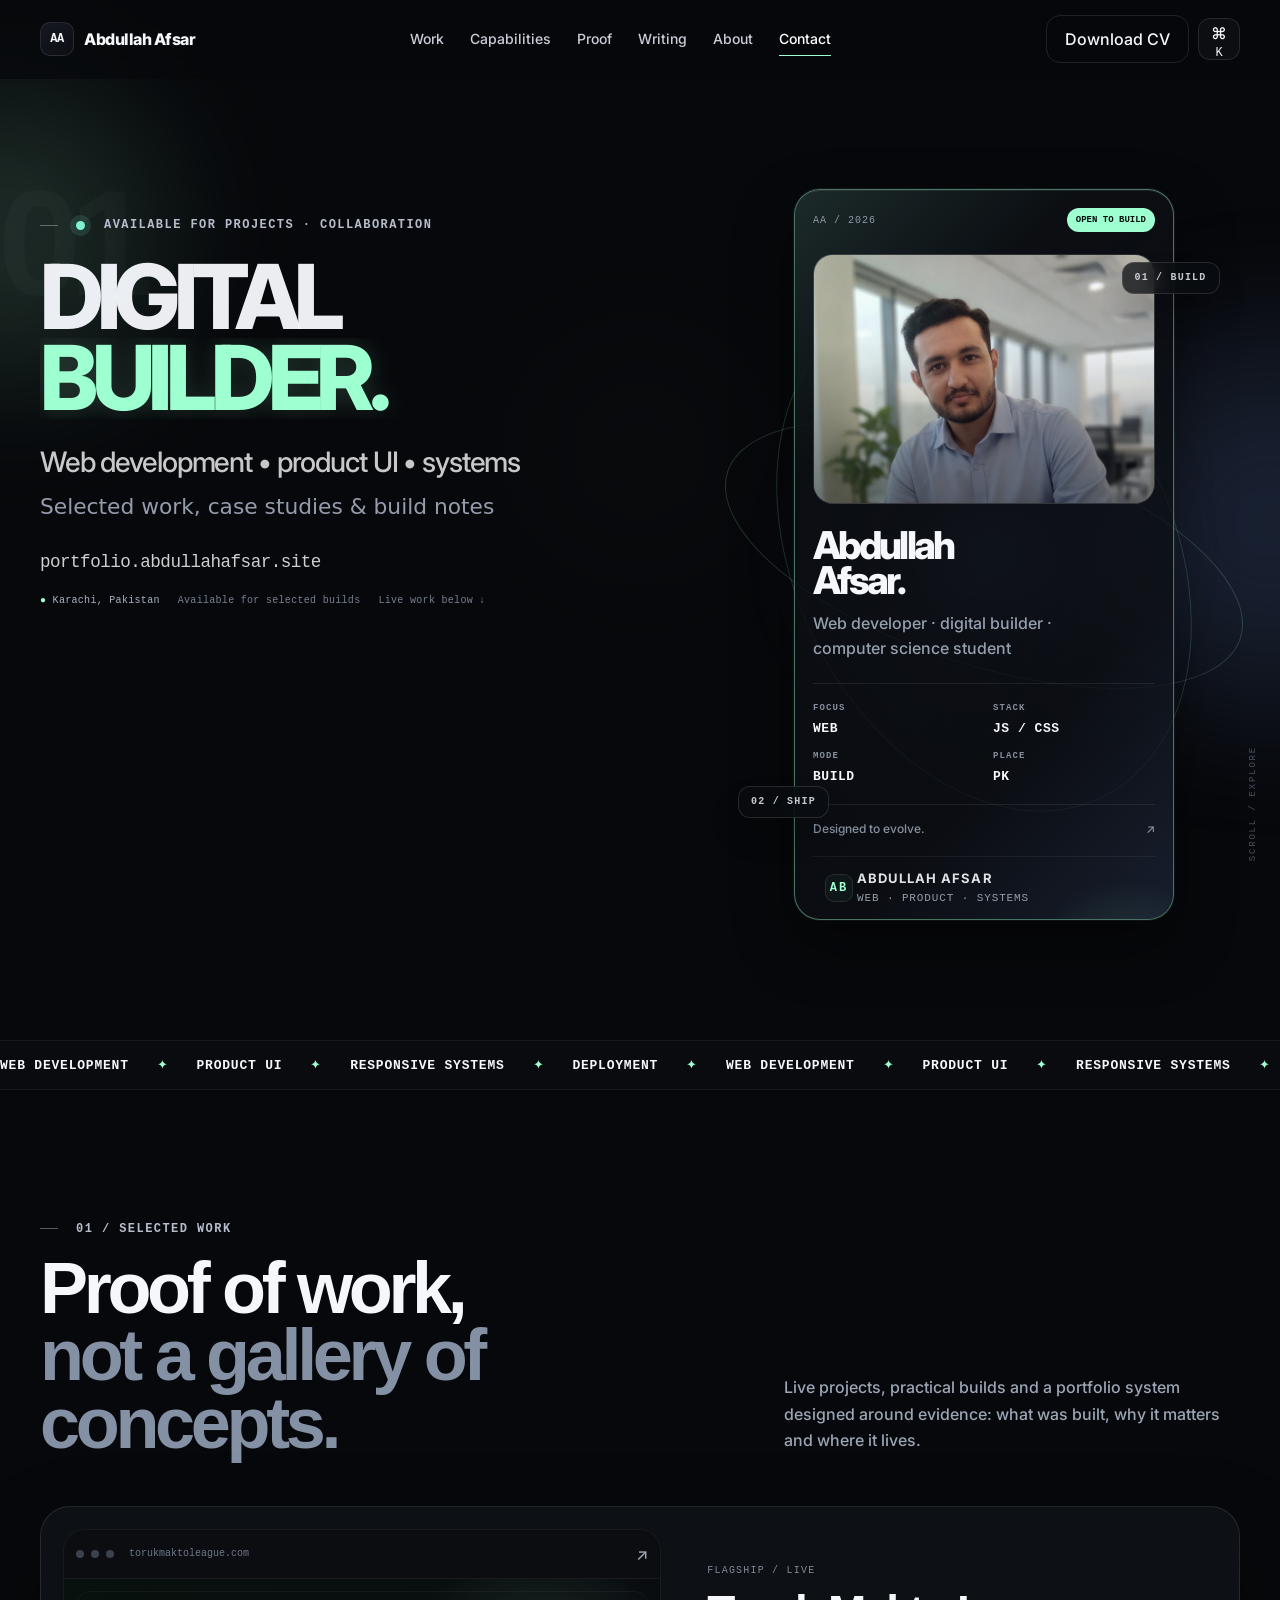
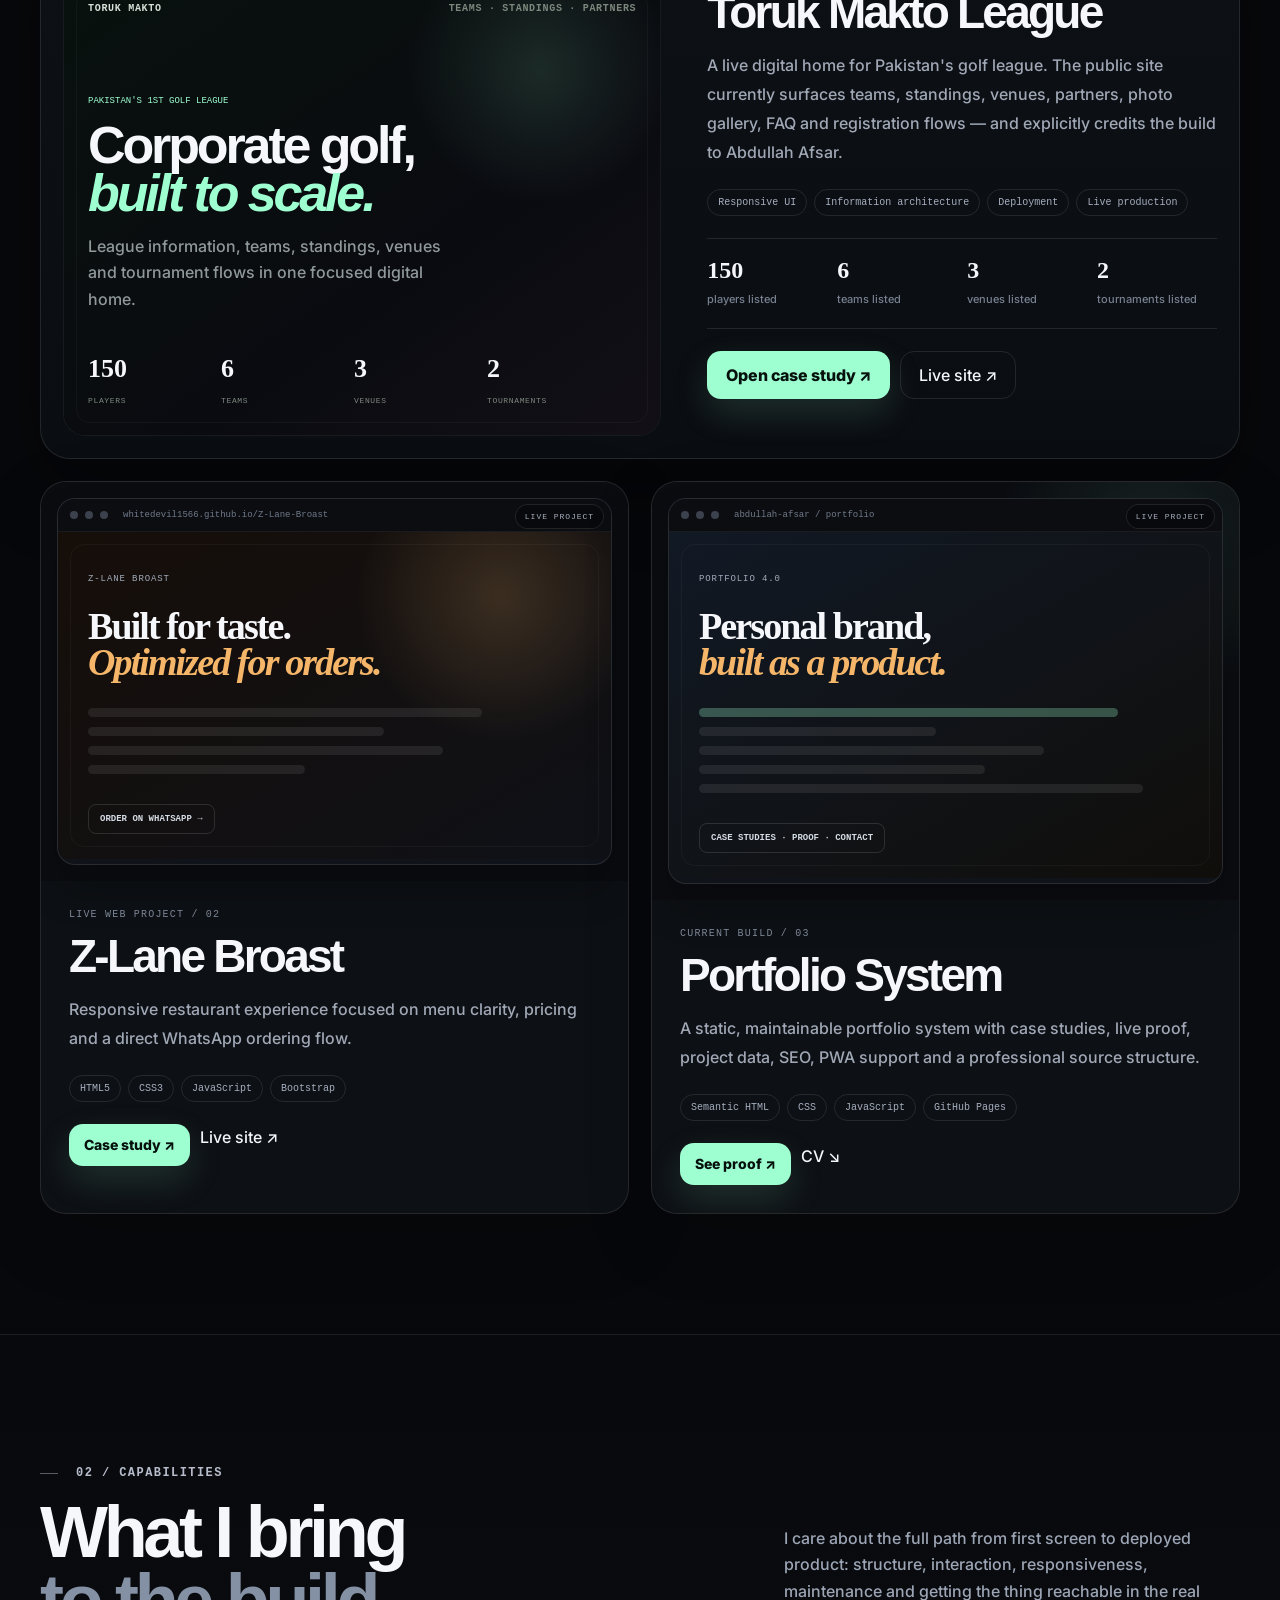
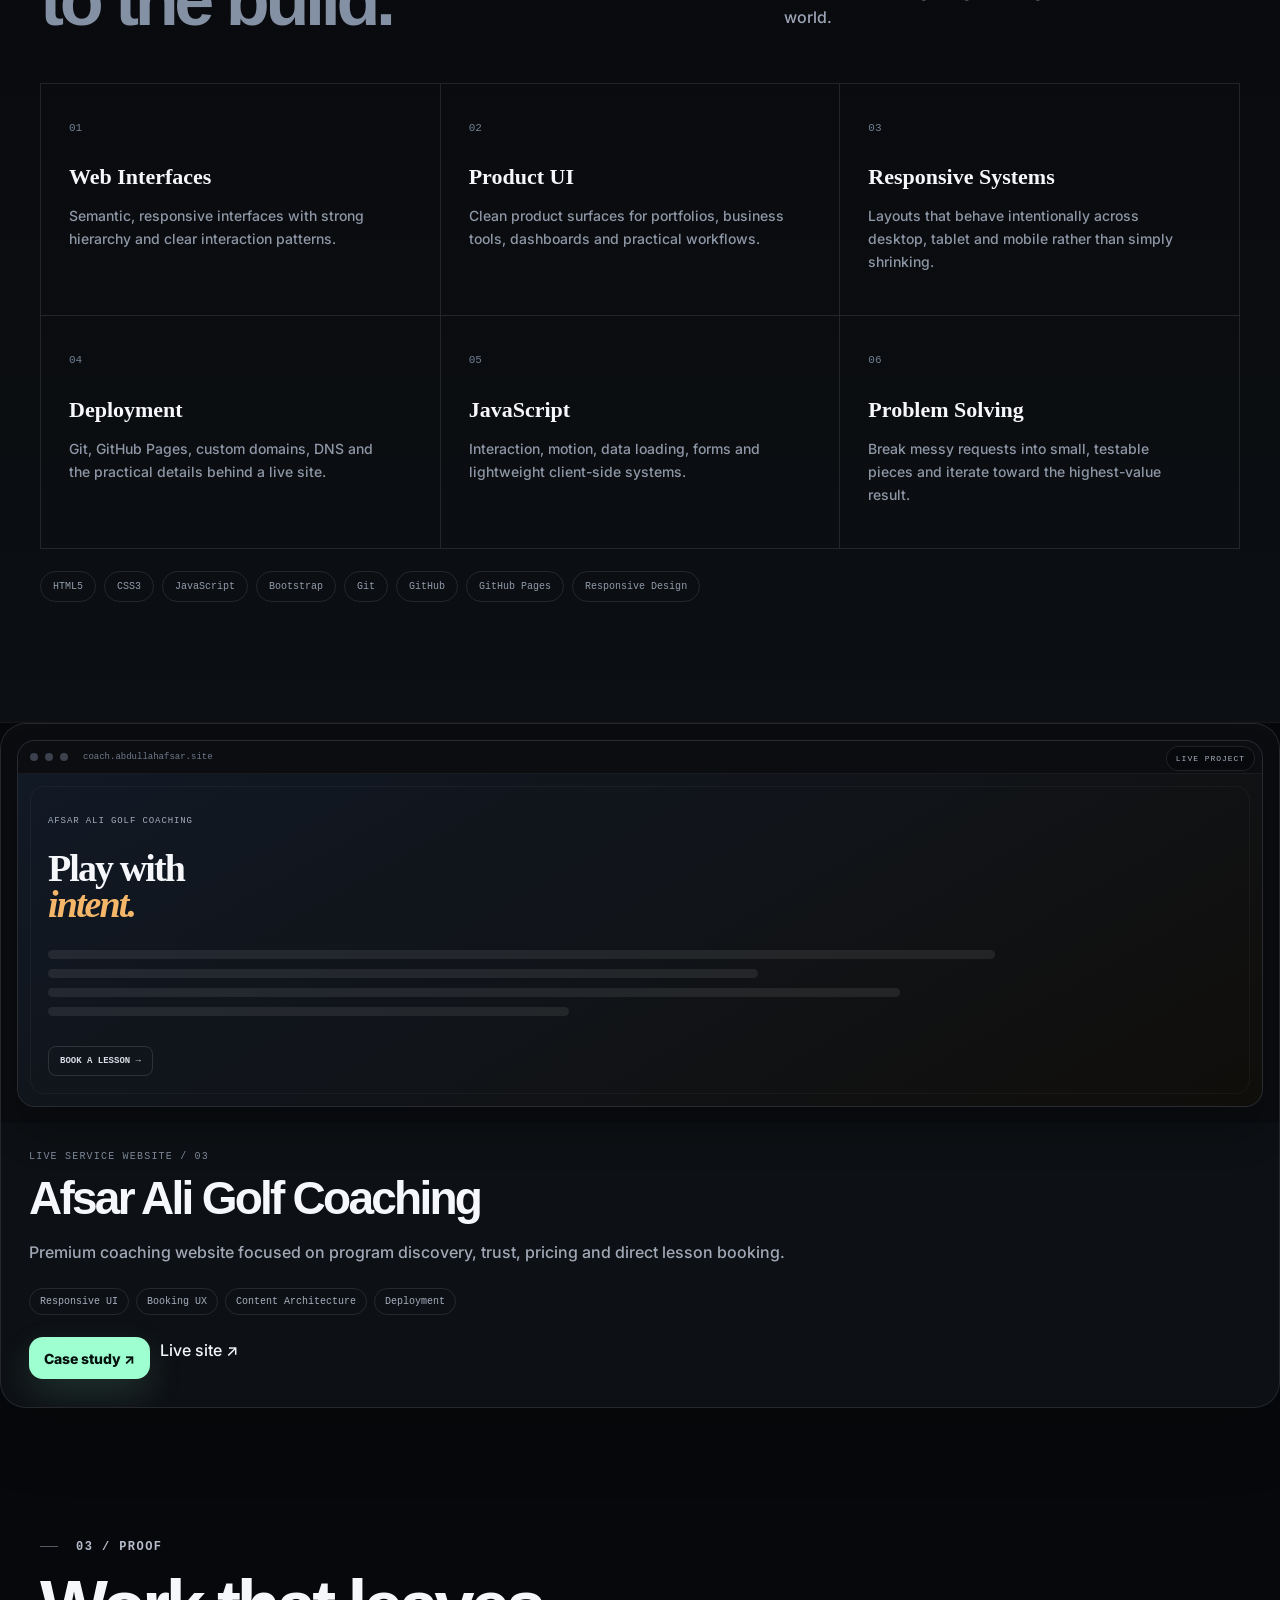
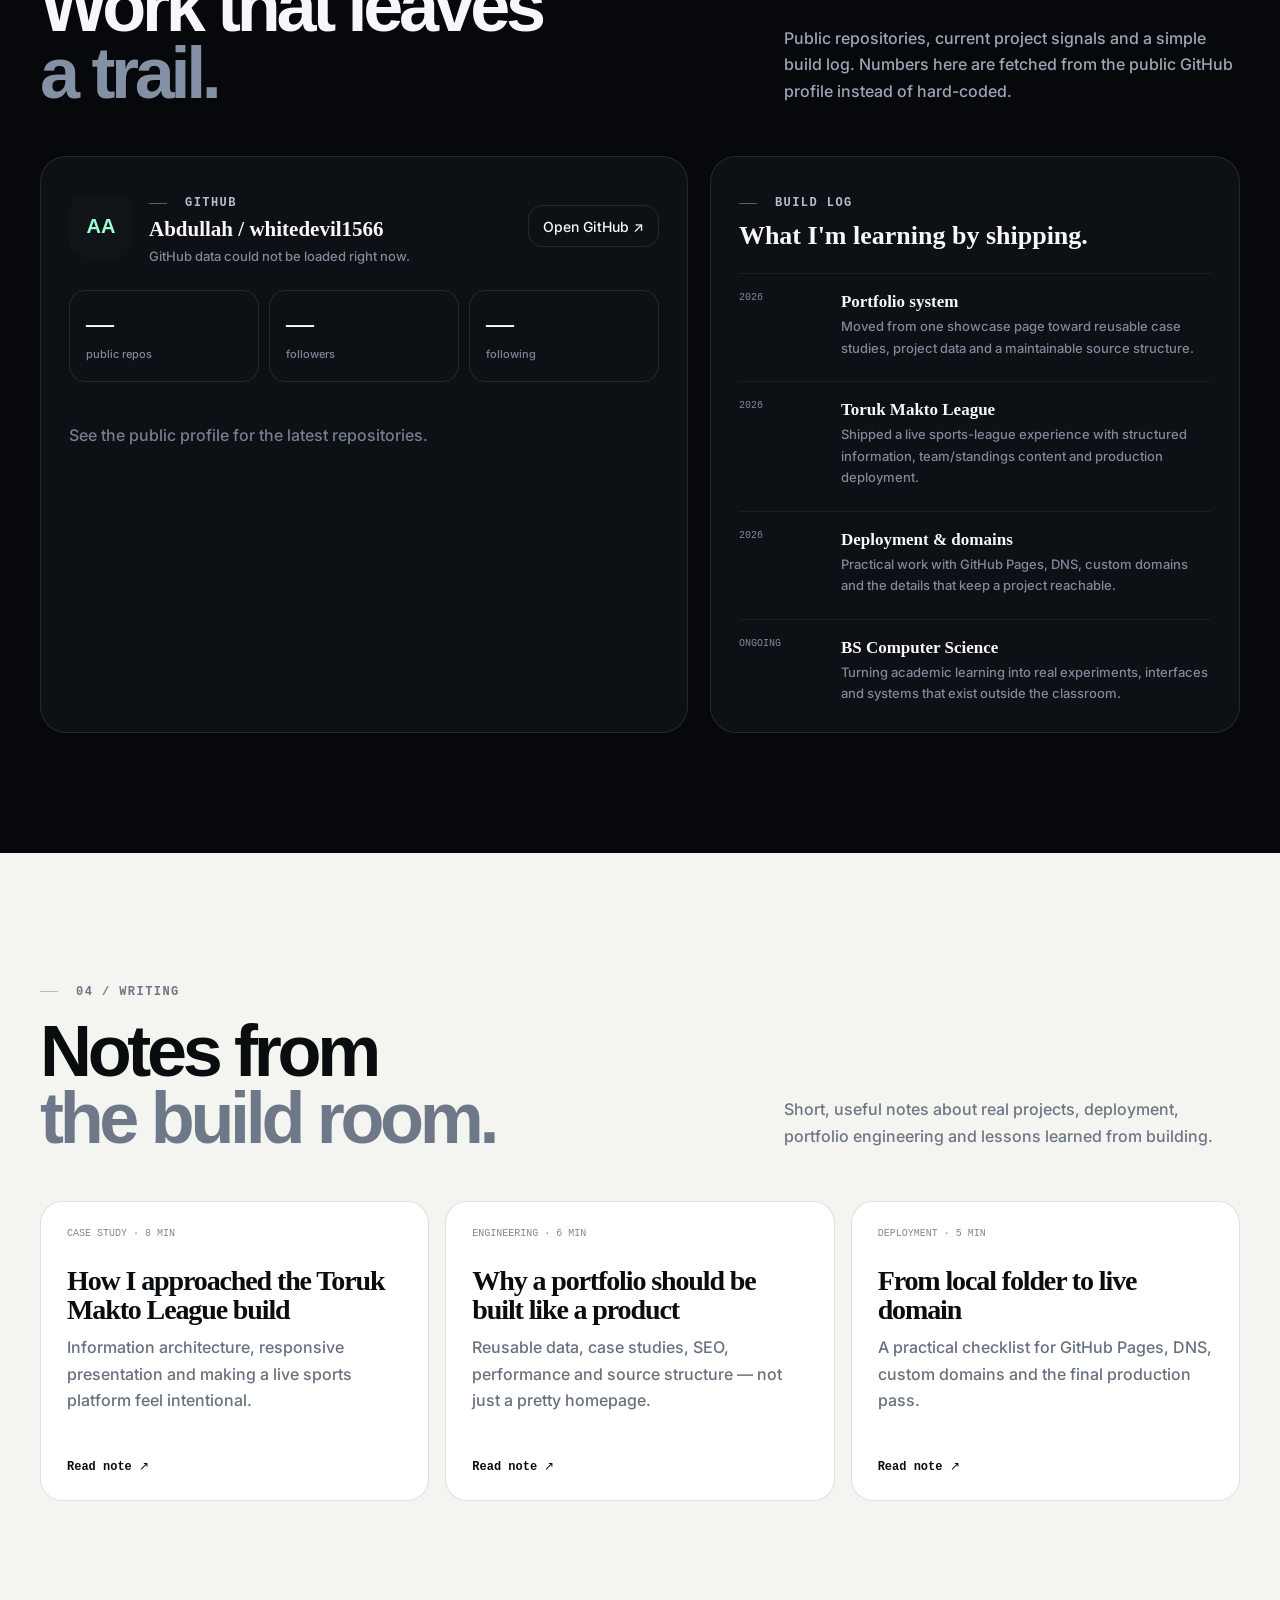
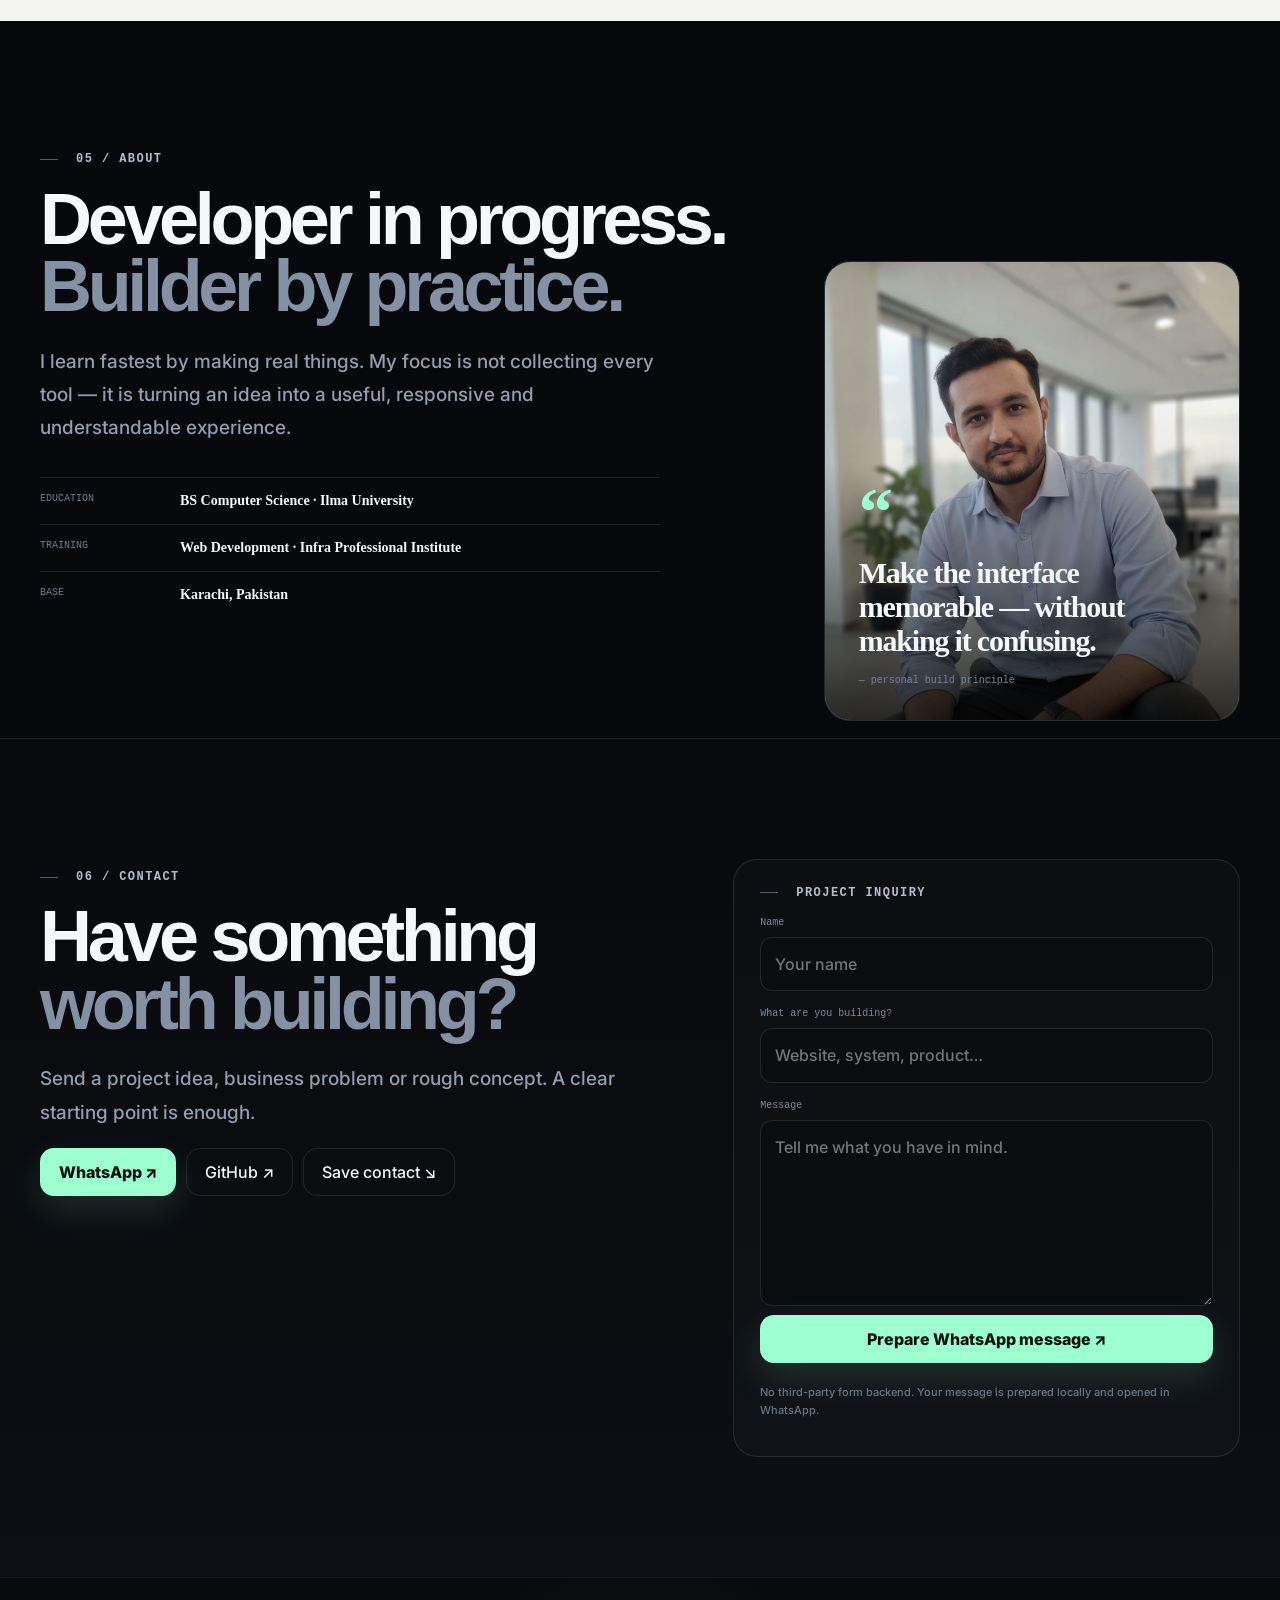
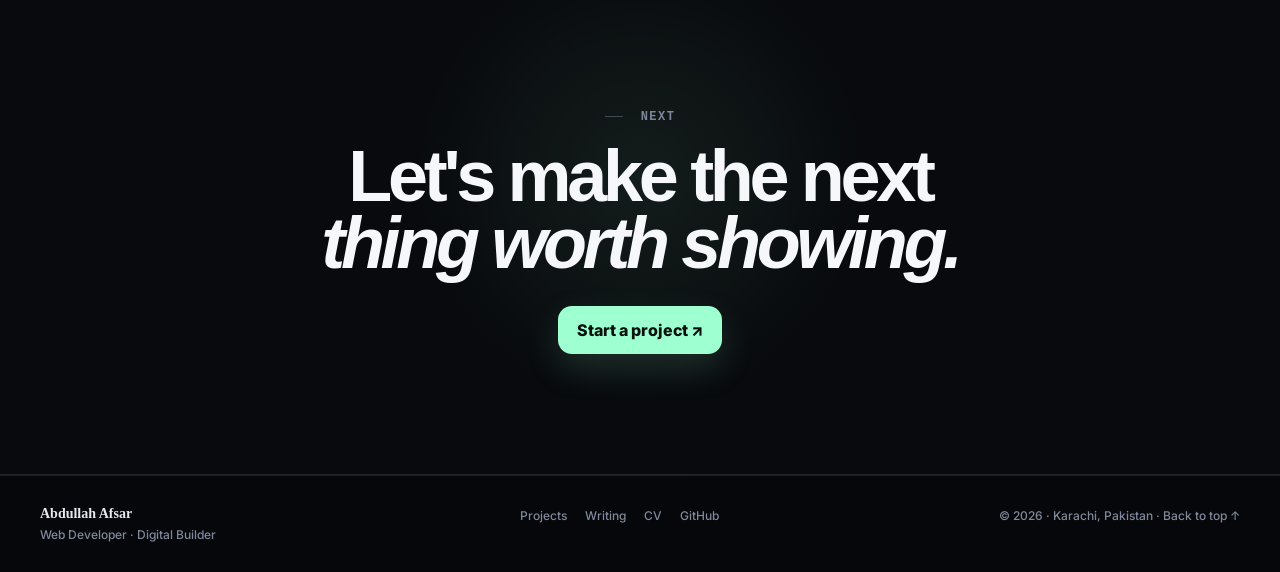
==== commit 13a7d43e: "Add files via upload" ====
--- a/index.html
+++ b/index.html
@@ -10,17 +10,17 @@
 <meta property="og:description" content="Selected work, case studies, build notes and contact information for Abdullah Afsar.">
 <meta property="og:type" content="website">
 <meta property="og:url" content="https://portfolio.abdullahafsar.site/">
-<meta property="og:image" content="assets/images/og-card.png">
+<meta property="og:image" content="https://portfolio.abdullahafsar.site/assets/images/og-card.png">
 <meta name="twitter:card" content="summary_large_image">
 <meta name="twitter:title" content="Abdullah Afsar — Web Developer & Digital Builder">
 <meta name="twitter:description" content="Selected work, case studies, build notes and contact information.">
-<meta name="twitter:image" content="assets/images/og-card.png">
+<meta name="twitter:image" content="https://portfolio.abdullahafsar.site/assets/images/og-card.png">
 <link rel="manifest" href="site.webmanifest">
 <link rel="icon" href="assets/icons/favicon.svg" type="image/svg+xml">
 <link rel="preconnect" href="https://fonts.googleapis.com">
 <link rel="preconnect" href="https://fonts.gstatic.com" crossorigin>
 <link href="https://fonts.googleapis.com/css2?family=DM+Mono:wght@400;500&family=Inter:wght@400;500;600;700;800&family=Manrope:wght@500;600;700;800&display=swap" rel="stylesheet">
-<link rel="stylesheet" href="assets/css/main.css">
+<link rel="stylesheet" href="assets/css/main.css?v=20260817.1">
 <title>Abdullah Afsar — Web Developer & Digital Builder</title>
 <script type="application/ld+json">
 {
@@ -55,10 +55,13 @@
   <div class="shell hero-grid">
     <div class="hero-copy reveal-on-load">
       <div class="eyebrow"><span class="status-dot"></span> AVAILABLE FOR PROJECTS · COLLABORATION</div>
-      <h1>Digital products with <em>clarity.</em><br>Code with intent.</h1>
-      <p class="hero-lead">I'm <strong>Abdullah Afsar</strong> — a Computer Science student and web developer building practical, polished experiences that feel clear on the first click.</p>
-      <div class="hero-actions"><a class="button button-primary magnetic" href="#work">Explore selected work <span>↓</span></a><a class="button button-ghost magnetic" href="https://wa.me/923278467464" target="_blank" rel="noopener">Start a conversation <span>↗</span></a></div>
-      <div class="hero-meta"><span><strong>BSCS</strong> · Ilma University</span><span><strong>03+</strong> live builds</span><span><strong>Production</strong> · GitHub Pages</span><span><strong>Karachi</strong> · Pakistan</span></div>
+      <h1 class="hero-title">
+        <span class="hero-line">DIGITAL</span>
+        <span class="hero-line hero-line-accent">BUILDER.</span>
+      </h1>
+      <p class="hero-lead">Web development • product UI • systems</p>
+      <p class="hero-sub">Selected work, case studies &amp; build notes</p>
+      <div class="hero-link"><span class="mono-link">portfolio.abdullahafsar.site</span></div><div class="hero-proof-row"><span>● Karachi, Pakistan</span><span>Available for selected builds</span><span>Live work below ↓</span></div>
     </div>
     <div class="hero-stage" aria-label="Interactive profile card">
       <div class="stage-grid"></div><div class="stage-glow"></div><div class="orbit orbit-1"></div><div class="orbit orbit-2"></div>
@@ -112,8 +115,8 @@
 </main>
 <footer class="site-footer"><div class="shell footer-grid"><div><strong>Abdullah Afsar</strong><span>Web Developer · Digital Builder</span></div><div><a href="projects/">Projects</a><a href="writing/">Writing</a><a href="CV.pdf" download>CV</a><a href="https://github.com/whitedevil1566" target="_blank" rel="noopener">GitHub</a></div><div class="footer-meta">© 2026 · Karachi, Pakistan · <a href="#top">Back to top ↑</a></div></div></footer>
 
-<div class="cmd-overlay" id="cmdOverlay" hidden><div class="cmd-dialog" role="dialog" aria-modal="true" aria-labelledby="cmdTitle"><div class="cmd-head"><div><span class="eyebrow">COMMAND</span><h2 id="cmdTitle">Jump anywhere.</h2></div><button class="icon-button" id="commandClose" aria-label="Close command palette">Esc</button></div><input id="cmdInput" autocomplete="off" placeholder="Search projects, pages, actions…"><div class="cmd-items" id="cmdItems"><a href="#work" data-keywords="work projects selected">Work</a><a href="#proof" data-keywords="github proof repositories">GitHub proof</a><a href="#writing" data-keywords="writing blog notes">Writing</a><a href="projects/toruk-makto-league.html" data-keywords="toruk golf league case study">Toruk case study</a><a href="projects/z-lane-broast.html" data-keywords="z lane restaurant case study">Z-Lane case study</a><a href="CV.pdf" download data-keywords="resume cv download">Download CV</a><a href="#contact" data-keywords="contact whatsapp project">Contact</a></div></div></div>
+<div class="cmd-overlay" id="cmdOverlay" hidden><div class="cmd-dialog" role="dialog" aria-modal="true" aria-labelledby="cmdTitle"><div class="cmd-head"><div><span class="eyebrow">COMMAND</span><h2 id="cmdTitle">Jump anywhere.</h2></div><button class="icon-button" id="commandClose" aria-label="Close command palette">Esc</button></div><input id="cmdInput" autocomplete="off" placeholder="Search projects, pages, actions…"><div class="cmd-items" id="cmdItems"><a href="#work" data-keywords="work projects selected">Work</a><a href="#proof" data-keywords="github proof repositories">GitHub proof</a><a href="#writing" data-keywords="writing blog notes">Writing</a><a href="projects/toruk-makto-league.html" data-keywords="toruk golf league case study">Toruk case study</a><a href="projects/z-lane-broast.html" data-keywords="z lane restaurant case study">Z-Lane case study</a><a href="projects/afsar-ali-golf-coaching.html" data-keywords="coach golf afsar ali case study">Golf coaching case study</a><a href="CV.pdf" download data-keywords="resume cv download">Download CV</a><a href="#contact" data-keywords="contact whatsapp project">Contact</a></div></div></div>
 <div class="mobile-sheet" id="mobileSheet" hidden><button class="sheet-close" id="mobileClose">Close ×</button><a href="#work">Work</a><a href="#proof">Proof</a><a href="#writing">Writing</a><a href="#about">About</a><a href="#contact">Contact</a><a href="CV.pdf" download>Download CV</a></div>
-<script src="assets/js/analytics.js" defer></script><script src="assets/js/main.js" defer></script>
+<script src="assets/js/analytics.js" defer></script><script src="assets/js/main.js?v=20260817.1" defer></script>
 </body>
 </html>
--- a/assets/css/main.css
+++ b/assets/css/main.css
@@ -0,0 +1,447 @@
+:root{--bg:#07080b;--bg2:#0c0e12;--panel:#111318;--panel2:#15181e;--text:#f5f7fb;--muted:#9aa2b2;--line:rgba(255,255,255,.1);--line2:rgba(255,255,255,.06);--accent:#9effd1;--accent2:#7aa8ff;--warm:#f5b66a;--shadow:0 30px 80px rgba(0,0,0,.32);--radius:24px;--shell:1200px;font-synthesis:none;text-rendering:optimizeLegibility}
+*{box-sizing:border-box}html{scroll-behavior:smooth}body{margin:0;background:var(--bg);color:var(--text);font:500 16px/1.65 Inter,system-ui,sans-serif;overflow-x:hidden}body.no-scroll{overflow:hidden}a{color:inherit;text-decoration:none}button,input,textarea{font:inherit}img{max-width:100%;display:block}.shell{width:min(calc(100% - 40px),var(--shell));margin:0 auto}.section-pad{padding:120px 0}.anchor-section{scroll-margin-top:90px}.scroll-progress{position:fixed;inset:0 0 auto 0;height:3px;background:linear-gradient(90deg,var(--accent),var(--accent2));transform:scaleX(0);transform-origin:left;z-index:1000}.site-header{position:fixed;inset:0 0 auto 0;z-index:100;backdrop-filter:blur(16px);background:rgba(7,8,11,.66);border-bottom:1px solid transparent;transition:.3s}.site-header.scrolled{border-color:var(--line);background:rgba(7,8,11,.84)}.nav{height:78px;display:flex;align-items:center;justify-content:space-between;gap:20px}.brand{display:flex;align-items:center;gap:10px;font-weight:800;letter-spacing:-.03em}.brand-mark{width:34px;height:34px;display:grid;place-items:center;border:1px solid var(--line);border-radius:10px;background:linear-gradient(145deg,#151821,#0c0e13);font:700 12px/1 DM Mono,monospace}.nav-links{display:flex;gap:26px;color:#c9ced8;font-size:14px}.nav-links a,.site-footer a{position:relative}.nav-links a:after,.site-footer a:after{content:"";position:absolute;left:0;bottom:-5px;width:100%;height:1px;background:var(--accent);transform:scaleX(0);transform-origin:left;transition:.25s}.nav-links a:hover:after,.site-footer a:hover:after{transform:scaleX(1)}.nav-actions{display:flex;align-items:center;gap:9px}.button{display:inline-flex;align-items:center;justify-content:center;gap:10px;min-height:48px;padding:0 18px;border-radius:14px;border:1px solid var(--line);background:rgba(255,255,255,.03);color:var(--text);transition:transform .3s ease,background .3s ease,border-color .3s ease,box-shadow .3s ease;cursor:pointer}.button:hover{transform:translateY(-2px);background:rgba(255,255,255,.06);border-color:rgba(255,255,255,.18)}.button-primary{background:var(--accent);color:#06110e;border-color:transparent;font-weight:800;box-shadow:0 14px 36px rgba(158,255,209,.14)}.button-primary:hover{background:#b6ffe0;box-shadow:0 18px 40px rgba(158,255,209,.2)}.button-ghost{background:transparent}.button-small{min-height:42px;padding:0 14px;font-size:14px}.icon-button{border:1px solid var(--line);background:rgba(255,255,255,.03);color:var(--text);width:42px;height:42px;border-radius:12px;display:grid;place-items:center;cursor:pointer}.icon-button span:last-child{font:500 12px DM Mono,monospace}.mobile-only{display:none}.ambient{position:fixed;border-radius:999px;filter:blur(80px);pointer-events:none;opacity:.16;z-index:-1}.ambient-a{width:280px;height:280px;background:var(--accent);top:10vh;left:-130px}.ambient-b{width:360px;height:360px;background:var(--accent2);right:-170px;top:38vh}.hero{min-height:100vh;display:flex;align-items:center;padding-top:130px}.hero-grid{display:grid;grid-template-columns:1.08fr .92fr;gap:60px;align-items:center}.eyebrow{font:500 11px/1.2 DM Mono,monospace;letter-spacing:.12em;color:#b1bacb}.status-dot{display:inline-block;width:8px;height:8px;background:var(--accent);border-radius:50%;box-shadow:0 0 0 5px rgba(158,255,209,.09);margin-right:9px}.hero h1{font:800 clamp(52px,7vw,92px)/.95 Manrope,sans-serif;letter-spacing:-.065em;margin:24px 0}.hero h1 em,.hero h2 em,.hero h3 em{font-style:normal;color:var(--accent)}.hero-lead{max-width:720px;color:#c3c9d4;font-size:18px;line-height:1.8;margin:0 0 28px}.hero-actions,.button-row,.contact-actions{display:flex;gap:10px;flex-wrap:wrap}.hero-meta{display:flex;gap:18px;flex-wrap:wrap;margin-top:26px;color:#7f8899;font-size:12px}.hero-meta strong{color:#d9dee7}.hero-stage{min-height:610px;position:relative;display:grid;place-items:center}.stage-grid{position:absolute;inset:12% 8%;background:linear-gradient(rgba(255,255,255,.045) 1px,transparent 1px),linear-gradient(90deg,rgba(255,255,255,.045) 1px,transparent 1px);background-size:38px 38px;mask-image:radial-gradient(circle at center,black,transparent 68%);opacity:.5}.stage-glow{position:absolute;width:420px;height:420px;background:radial-gradient(circle,rgba(122,168,255,.18),transparent 68%);filter:blur(10px)}.orbit{position:absolute;border:1px solid rgba(158,255,209,.13);border-radius:50%;animation:spin 18s linear infinite}.orbit-1{width:520px;height:220px;transform:rotate(22deg)}.orbit-2{width:380px;height:520px;transform:rotate(-28deg);animation-direction:reverse}.floating-tag{position:absolute;border:1px solid var(--line);background:rgba(10,12,16,.7);backdrop-filter:blur(10px);padding:9px 12px;border-radius:11px;font:500 10px/1 DM Mono,monospace;letter-spacing:.08em;color:#d4d9e0}.tag-one{top:18%;right:8%;animation:float 4s ease-in-out infinite}.tag-two{bottom:18%;left:7%;animation:float 5s ease-in-out -.8s infinite}.profile-card{width:min(390px,88%);padding:28px;border:1px solid rgba(255,255,255,.12);border-radius:28px;background:linear-gradient(145deg,rgba(23,27,34,.92),rgba(10,12,16,.96));box-shadow:var(--shadow);position:relative;transform-style:preserve-3d;transition:transform .22s ease}.profile-card:before{content:"";position:absolute;inset:1px;border-radius:27px;background:linear-gradient(135deg,rgba(158,255,209,.07),transparent 35%,rgba(122,168,255,.06));pointer-events:none}.card-top,.card-footer{display:flex;justify-content:space-between;align-items:center;gap:12px}.mono{font:500 10px DM Mono,monospace;color:#8f99ab;letter-spacing:.1em}.pill{font:600 9px DM Mono,monospace;color:#06110e;background:var(--accent);padding:7px 9px;border-radius:999px}.card-avatar{width:76px;height:76px;border-radius:20px;display:grid;place-items:center;font:800 24px Manrope,sans-serif;background:linear-gradient(135deg,#b8ffe1,#738eff);color:#08110f;margin:44px 0 24px;box-shadow:0 18px 36px rgba(122,168,255,.2)}.profile-card h2{font:800 56px/.84 Manrope,sans-serif;letter-spacing:-.07em;margin:0}.profile-card p{color:#98a1b0;max-width:280px;margin:18px 0}.card-divider{height:1px;background:var(--line);margin:20px 0}.card-grid{display:grid;grid-template-columns:1fr 1fr;gap:16px}.card-grid span{display:block;color:#7d8797;font:500 9px DM Mono,monospace;letter-spacing:.08em}.card-grid strong{display:block;margin-top:5px;font:700 13px DM Mono,monospace}.card-footer{border-top:1px solid var(--line);margin-top:20px;padding-top:16px;color:#8e97a6;font-size:12px}.marquee{overflow:hidden;border-block:1px solid var(--line2);background:#090b0f}.marquee-track{display:flex;width:max-content;gap:28px;align-items:center;padding:16px 0;font:700 13px DM Mono,monospace;letter-spacing:.06em;animation:marquee 28s linear infinite}.marquee-track b{color:var(--accent)}.section-intro{display:grid;grid-template-columns:1.2fr .8fr;gap:60px;align-items:end;margin-bottom:48px}.section-intro h2,.two-column h2,.contact-grid h2,.final-cta h2{font:800 clamp(42px,6vw,72px)/.94 Manrope,sans-serif;letter-spacing:-.06em;margin:18px 0 0}.section-intro h2 span,.two-column h2 span,.contact-grid h2 span{color:#8490a3}.section-intro p,.lead{color:#9ca5b5;max-width:560px;margin:0 0 4px;font-size:16px}.feature-project{display:grid;grid-template-columns:1.08fr .92fr;gap:46px;align-items:center;border:1px solid var(--line);background:linear-gradient(180deg,#0d1015,#0a0d11);border-radius:30px;padding:22px;box-shadow:var(--shadow)}.project-visual{min-height:430px;border-radius:22px;overflow:hidden;background:#0a0d10;border:1px solid var(--line2)}.browser-frame{height:100%;display:flex;flex-direction:column}.browser-toolbar,.preview-top{display:flex;align-items:center;gap:7px;padding:11px 12px;border-bottom:1px solid var(--line2);background:#0b0d11}.browser-toolbar>span,.preview-top>span{width:8px;height:8px;border-radius:50%;background:#3b414d}.browser-url{flex:1;margin-left:8px;color:#6f798a;font:500 10px DM Mono,monospace}.browser-toolbar>a{color:#9ba5b7}.screen-body{flex:1;padding:24px;position:relative;overflow:hidden}.toruk-screen{background:radial-gradient(circle at 80% 20%,rgba(158,255,209,.12),transparent 22%),linear-gradient(145deg,#08110e,#0a0b10 62%,#121016)}.screen-nav{display:flex;justify-content:space-between;color:#d8dfd6;font:600 10px DM Mono,monospace;letter-spacing:.07em}.screen-nav span{color:#7c877d}.screen-hero{max-width:520px;margin:70px 0 0}.screen-hero small{font:500 9px DM Mono,monospace;color:var(--accent)}.screen-hero h3{font:800 52px/.91 Manrope,sans-serif;letter-spacing:-.06em;margin:12px 0}.screen-hero h3 em{color:var(--accent)}.screen-hero p{color:#90999a;max-width:360px}.screen-stats{display:grid;grid-template-columns:repeat(4,1fr);gap:12px;margin-top:42px}.screen-stats strong{display:block;font:800 26px Manrope}.screen-stats span{font:500 8px DM Mono,monospace;color:#7d897e;letter-spacing:.08em}.feature-copy .project-kicker,.project-kicker{font:500 10px DM Mono,monospace;letter-spacing:.12em;color:#7f8999}.feature-copy h3,.project-content h3{font:800 46px/.98 Manrope,sans-serif;letter-spacing:-.06em;margin:14px 0}.feature-copy>p,.project-content>p{color:#a0a8b6;line-height:1.8}.tag-list{display:flex;gap:7px;flex-wrap:wrap;margin:22px 0}.tag-list span{padding:7px 10px;border:1px solid var(--line);border-radius:999px;font:500 10px DM Mono,monospace;color:#a6afbf}.feature-metrics{display:grid;grid-template-columns:repeat(4,1fr);gap:10px;padding:18px 0;border-block:1px solid var(--line);margin:22px 0}.feature-metrics strong{display:block;font:800 24px Manrope}.feature-metrics span{color:#778191;font-size:11px}.project-grid{display:grid;grid-template-columns:1fr 1fr;gap:22px;margin-top:22px}.project-card{border:1px solid var(--line);background:#0d1014;border-radius:26px;overflow:hidden;transition:transform .35s ease,border-color .35s ease;display:flex;flex-direction:column}.project-card:hover{transform:translateY(-5px);border-color:rgba(255,255,255,.17)}.project-preview{min-height:310px;padding:16px;background:#0a0c10}.preview-browser{height:100%;min-height:278px;border:1px solid var(--line);border-radius:18px;overflow:hidden;background:#101319;box-shadow:0 24px 40px rgba(0,0,0,.2)}.preview-top b{font:500 9px DM Mono,monospace;color:#717b8b;margin-left:8px}.preview-content{height:calc(100% - 38px);padding:30px;background:linear-gradient(150deg,#111925,#100e0b)}.zlane-preview .preview-content{background:radial-gradient(circle at 80% 20%,rgba(245,182,106,.18),transparent 28%),linear-gradient(150deg,#160e09,#0f1117)}.preview-content small{font:500 9px DM Mono,monospace;letter-spacing:.1em;color:#a2acbb}.preview-content h3{font:800 38px/.95 Manrope;letter-spacing:-.05em;margin:20px 0}.preview-content h3 em{color:var(--warm)}.menu-lines,.code-lines{display:grid;gap:10px;margin:28px 0}.menu-lines span,.code-lines i{height:9px;background:rgba(255,255,255,.08);border-radius:999px}.menu-lines span:nth-child(1){width:80%}.menu-lines span:nth-child(2){width:60%}.menu-lines span:nth-child(3){width:72%}.menu-lines span:nth-child(4){width:44%}.code-lines i:nth-child(1){width:85%;background:rgba(158,255,209,.28)}.code-lines i:nth-child(2){width:48%}.code-lines i:nth-child(3){width:70%}.code-lines i:nth-child(4){width:58%}.code-lines i:nth-child(5){width:90%}.preview-cta{display:inline-flex;border:1px solid rgba(255,255,255,.12);padding:9px 11px;border-radius:8px;font:600 9px DM Mono,monospace;color:#d6dce5}.project-content{padding:28px}.dark-section{background:linear-gradient(180deg,#08090c,#0c0f13);border-block:1px solid var(--line2)}.cap-grid{display:grid;grid-template-columns:repeat(3,1fr);border-top:1px solid var(--line);border-left:1px solid var(--line)}.cap-item{padding:28px;border-right:1px solid var(--line);border-bottom:1px solid var(--line);min-height:210px}.cap-item span{font:500 11px DM Mono,monospace;color:#718092}.cap-item h3{font:700 22px Manrope;margin:26px 0 8px}.cap-item p{color:#8e97a6;font-size:14px;max-width:320px}.tech-strip{display:flex;gap:8px;flex-wrap:wrap;margin-top:22px}.tech-strip span{border:1px solid var(--line);padding:9px 12px;border-radius:999px;color:#919baa;font:500 10px DM Mono,monospace}.proof-grid{display:grid;grid-template-columns:1.1fr .9fr;gap:22px}.github-panel,.build-log{border:1px solid var(--line);border-radius:26px;background:#0d1014;padding:28px}.github-head{display:flex;justify-content:space-between;gap:20px;align-items:center}.github-person{display:flex;gap:16px;align-items:center}.gh-avatar{width:64px;height:64px;border-radius:18px;border:1px solid var(--line)}.github-person h3{margin:6px 0 0;font:700 21px Manrope}.github-person p{margin:4px 0 0;color:#7f8999;font-size:13px}.github-stats{display:grid;grid-template-columns:repeat(3,1fr);gap:10px;margin:22px 0}.github-stats>div{padding:16px;border:1px solid var(--line);border-radius:16px}.github-stats strong{display:block;font:800 28px Manrope}.github-stats span{color:#7e8898;font-size:11px}.repo-list{display:grid;gap:10px}.repo{display:flex;justify-content:space-between;gap:16px;padding:15px 0;border-top:1px solid var(--line2)}.repo strong{font:700 14px Manrope}.repo p{margin:3px 0;color:#778193;font-size:12px}.repo a{color:var(--accent);font:500 11px DM Mono,monospace}.repo-placeholder{color:#737e8f;padding:18px 0}.build-log h3{font:700 26px Manrope;margin:10px 0 22px}.timeline-list{display:grid;gap:22px}.timeline-list article{display:grid;grid-template-columns:86px 1fr;gap:16px;border-top:1px solid var(--line2);padding-top:18px}.timeline-list time{font:500 10px DM Mono,monospace;color:#7f8999}.timeline-list h4{margin:0 0 4px;font:700 17px Manrope}.timeline-list p{margin:0;color:#7f8999;font-size:13px}.light-panel{background:#f4f5f0;color:#0a0d10}.light-panel .section-intro h2{color:#0a0d10}.light-panel .section-intro h2 span{color:#6f7888}.light-panel .section-intro p,.light-panel .eyebrow{color:#6c7684}.post-grid{display:grid;grid-template-columns:repeat(3,1fr);gap:16px}.post-card{display:flex;flex-direction:column;min-height:300px;padding:26px;border:1px solid rgba(10,13,16,.12);border-radius:22px;background:#fff;transition:.35s;position:relative;overflow:hidden}.post-card:hover{transform:translateY(-5px);box-shadow:0 20px 50px rgba(10,13,16,.08)}.post-card span{font:500 10px DM Mono,monospace;color:#7f8996}.post-card h3{font:800 28px/1.02 Manrope;letter-spacing:-.04em;margin:28px 0 10px}.post-card p{color:#67717f;margin:0}.post-card strong{margin-top:auto;font:700 12px DM Mono,monospace;color:#0a0d10}.two-column{display:grid;grid-template-columns:1fr .6fr;gap:90px;align-items:start}.large-copy{max-width:620px;color:#949eae;font-size:19px;line-height:1.75;margin-top:24px}.about-list{display:grid;gap:0;margin-top:32px;max-width:620px}.about-list div{display:grid;grid-template-columns:120px 1fr;gap:20px;border-top:1px solid var(--line);padding:15px 0}.about-list span{font:500 10px DM Mono,monospace;color:#717b8b}.about-list strong{font:600 14px Manrope}.about-note{border:1px solid var(--line);border-radius:26px;padding:34px;background:linear-gradient(145deg,#111419,#0b0d11);position:sticky;top:120px}.quote-mark{font:800 68px/1 Manrope;color:var(--accent);display:block}.about-note p{font:700 30px/1.12 Manrope;letter-spacing:-.04em;margin:10px 0 18px}.about-note small{color:#788292;font:500 10px DM Mono,monospace}.contact-grid{display:grid;grid-template-columns:1fr .8fr;gap:60px}.contact-form{border:1px solid var(--line);background:rgba(255,255,255,.02);border-radius:24px;padding:26px;display:grid;gap:9px}.contact-form label{font:500 10px DM Mono,monospace;color:#7f8999;margin-top:8px}.contact-form input,.contact-form textarea{width:100%;padding:13px 14px;border:1px solid var(--line);background:#0a0c10;color:var(--text);border-radius:12px;outline:none;resize:vertical}.contact-form input:focus,.contact-form textarea:focus{border-color:rgba(158,255,209,.5);box-shadow:0 0 0 4px rgba(158,255,209,.06)}.form-note{font-size:11px;color:#687383}.final-cta{padding:120px 0;border-bottom:1px solid var(--line);background:radial-gradient(circle at 50% 40%,rgba(158,255,209,.08),transparent 32%),#080a0d;text-align:center}.final-cta .eyebrow{color:#7d8798}.final-cta h2{margin-bottom:28px}.site-footer{padding:30px 0;background:#06070a;border-top:1px solid var(--line)}.footer-grid{display:grid;grid-template-columns:1fr 1fr auto;gap:24px;align-items:start;color:#80899a;font-size:12px}.footer-grid strong{display:block;color:#e5e9ef;font:700 14px Manrope}.footer-grid span{display:block;margin-top:3px}.footer-grid>div:nth-child(2){display:flex;gap:18px}.reveal{opacity:0;transform:translateY(24px);transition:opacity .75s ease,transform .75s ease}.reveal.is-visible{opacity:1;transform:none}.reveal-on-load{animation:heroIn .9s both}.cmd-overlay{position:fixed;inset:0;background:rgba(0,0,0,.66);backdrop-filter:blur(12px);z-index:500;display:grid;place-items:start center;padding-top:14vh}.cmd-overlay[hidden],.mobile-sheet[hidden]{display:none}.cmd-dialog{width:min(640px,calc(100% - 28px));border:1px solid var(--line);border-radius:22px;background:#0c0f13;box-shadow:0 40px 100px rgba(0,0,0,.45);padding:18px}.cmd-head{display:flex;justify-content:space-between;align-items:start}.cmd-head h2{margin:8px 0 16px;font:800 26px Manrope}.cmd-dialog input{width:100%;padding:14px;border:1px solid var(--line);background:#080a0e;color:var(--text);border-radius:12px}.cmd-items{display:grid;margin-top:10px}.cmd-items a{padding:13px 12px;border-radius:10px;color:#a7b0be}.cmd-items a:hover,.cmd-items a:focus{background:rgba(255,255,255,.05);color:#fff;outline:none}.mobile-sheet{position:fixed;inset:auto 0 0 0;background:#0a0c10;border-top:1px solid var(--line);padding:20px;z-index:450;display:grid;gap:8px}.mobile-sheet a,.sheet-close{padding:14px;border:1px solid var(--line);border-radius:13px;background:rgba(255,255,255,.02);color:#e8ecf1;text-align:left}.sheet-close{border:0;background:none}.magnetic{will-change:transform}@keyframes float{50%{transform:translateY(-10px)}}@keyframes spin{to{transform:rotate(360deg)}}@keyframes marquee{to{transform:translateX(-50%)}}@keyframes heroIn{from{opacity:0;transform:translateY(24px)}to{opacity:1;transform:none}}@media(max-width:1000px){.nav-links{display:none}.mobile-only{display:grid}.hero-grid,.feature-project,.proof-grid,.contact-grid,.two-column{grid-template-columns:1fr}.hero-stage{min-height:560px}.section-intro{grid-template-columns:1fr;gap:20px}.cap-grid{grid-template-columns:1fr 1fr}.post-grid,.project-grid{grid-template-columns:1fr 1fr}.about-note{position:static}.footer-grid{grid-template-columns:1fr 1fr}.footer-meta{grid-column:1/-1}.nav-actions .button-ghost{display:none}}@media(max-width:680px){.shell{width:min(calc(100% - 24px),var(--shell))}.section-pad{padding:88px 0}.hero{padding-top:108px}.hero h1{font-size:50px}.hero-lead{font-size:16px}.hero-actions .button{width:100%}.hero-stage{min-height:500px}.profile-card{width:92%;padding:22px}.profile-card h2{font-size:46px}.floating-tag{display:none}.screen-hero{margin-top:50px}.screen-hero h3{font-size:40px}.screen-stats{grid-template-columns:1fr 1fr}.feature-copy h3,.project-content h3{font-size:36px}.feature-metrics{grid-template-columns:1fr 1fr}.cap-grid,.post-grid,.project-grid{grid-template-columns:1fr}.footer-grid{grid-template-columns:1fr}.footer-grid>div:nth-child(2){flex-wrap:wrap}.hero-meta{display:grid;gap:8px}.section-intro h2,.two-column h2,.contact-grid h2,.final-cta h2{font-size:44px}.about-list div{grid-template-columns:1fr;gap:7px}.cmd-overlay{padding-top:8vh}}@media(prefers-reduced-motion:reduce){html{scroll-behavior:auto}.reveal,.reveal-on-load,.orbit,.floating-tag,.marquee-track{animation:none!important;transition:none!important;opacity:1;transform:none}.button{transition:none}}
+
+/* ===== Signature / editorial motion layer ===== */
+body::before{content:"";position:fixed;inset:0;pointer-events:none;z-index:0;opacity:.25;background:radial-gradient(circle at 50% -10%,rgba(158,255,209,.08),transparent 34%),radial-gradient(circle at 100% 100%,rgba(122,168,255,.06),transparent 26%)}
+.grain{position:fixed;inset:0;pointer-events:none;z-index:999;opacity:.035;background-image:url("data:image/svg+xml,%3Csvg xmlns='http://www.w3.org/2000/svg' width='180' height='180' viewBox='0 0 180 180'%3E%3Cfilter id='n'%3E%3CfeTurbulence type='fractalNoise' baseFrequency='.9' numOctaves='4' stitchTiles='stitch'/%3E%3C/filter%3E%3Crect width='100%25' height='100%25' filter='url(%23n)' opacity='.45'/%3E%3C/svg%3E");mix-blend-mode:soft-light}
+.hero-stage:after{content:"SCROLL / EXPLORE";position:absolute;right:-18px;bottom:8%;writing-mode:vertical-rl;transform:rotate(180deg);font:500 9px DM Mono,monospace;letter-spacing:.2em;color:#677184;opacity:.7}
+.profile-card{overflow:hidden}
+.profile-card:after{content:"";position:absolute;inset:auto -15% -22% auto;width:210px;height:210px;border-radius:50%;background:radial-gradient(circle,rgba(158,255,209,.13),transparent 66%);filter:blur(6px);pointer-events:none}
+.card-photo-wrap{position:relative;width:100%;height:250px;margin:34px 0 24px;border-radius:22px;overflow:hidden;border:1px solid rgba(255,255,255,.12);background:#0d1116;box-shadow:0 28px 55px rgba(0,0,0,.28)}
+.card-photo{width:100%;height:100%;object-fit:cover;object-position:center 31%;filter:saturate(.86) contrast(1.05);transform:scale(1.03);transition:transform .8s cubic-bezier(.2,.7,.2,1),filter .8s ease}
+.profile-card:hover .card-photo{transform:scale(1.07);filter:saturate(1) contrast(1.06)}
+.card-photo-wrap:before{content:"";position:absolute;inset:0;z-index:1;background:linear-gradient(180deg,rgba(0,0,0,.02) 35%,rgba(0,0,0,.48) 100%),linear-gradient(90deg,rgba(158,255,209,.08),transparent 42%,rgba(122,168,255,.08));pointer-events:none}
+.photo-shine{position:absolute;inset:-40% -10%;z-index:2;background:linear-gradient(115deg,transparent 40%,rgba(255,255,255,.14) 48%,transparent 56%);transform:translateX(-50%) rotate(6deg);animation:photoSweep 7s ease-in-out infinite;pointer-events:none}
+.portrait-signature{display:grid;grid-template-columns:auto 1fr;column-gap:10px;row-gap:2px;margin-top:14px;padding-top:15px;border-top:1px solid var(--line);align-items:center}
+.portrait-signature span{grid-row:span 2;width:28px;height:28px;border:1px solid var(--line);border-radius:9px;display:grid;place-items:center;font:800 10px Manrope;color:var(--accent);background:rgba(158,255,209,.04)}
+.portrait-signature strong{font:700 9px DM Mono,monospace;letter-spacing:.12em}
+.portrait-signature small{font:500 8px DM Mono,monospace;letter-spacing:.1em;color:#677184}
+.hero-copy{position:relative;z-index:2}
+.hero-copy:after{content:"01";position:absolute;left:-42px;top:-6px;font:800 150px/.8 Manrope,sans-serif;letter-spacing:-.08em;color:rgba(255,255,255,.025);z-index:-1}
+.hero h1{max-width:920px;text-wrap:balance}
+.hero h1::selection,.hero-lead::selection{background:var(--accent);color:#06110e}
+.hero-meta span{position:relative;padding-left:12px}
+.hero-meta span:before{content:"";position:absolute;left:0;top:.62em;width:4px;height:4px;border-radius:50%;background:#5f6978}
+.hero-meta span:first-child:before{background:var(--accent)}
+.marquee{position:relative;z-index:1}
+.feature-project,.project-card,.github-panel,.build-log,.about-note,.post-card,.contact-form{position:relative;overflow:hidden}
+.feature-project:before,.project-card:before,.github-panel:before,.build-log:before,.about-note:before,.post-card:before,.contact-form:before{content:"";position:absolute;inset:0;background:linear-gradient(120deg,transparent 28%,rgba(255,255,255,.035) 48%,transparent 63%);transform:translateX(-120%);transition:transform .9s ease;pointer-events:none}
+.feature-project:hover:before,.project-card:hover:before,.github-panel:hover:before,.build-log:hover:before,.about-note:hover:before,.post-card:hover:before,.contact-form:hover:before{transform:translateX(120%)}
+.project-card:nth-child(2) .project-preview{background:radial-gradient(circle at 85% 15%,rgba(158,255,209,.10),transparent 26%),#0a0c10}
+.screen-body,.preview-content{position:relative}
+.screen-body:after,.preview-content:after{content:"";position:absolute;inset:12px;border:1px solid rgba(255,255,255,.04);border-radius:14px;pointer-events:none}
+/* Photo-led About block */
+.about-note{min-height:460px;background:linear-gradient(180deg,#0f1419,#0a0c10);padding:0;display:flex;flex-direction:column;justify-content:flex-end}
+.about-note:after{content:"";position:absolute;inset:0;background:linear-gradient(180deg,rgba(0,0,0,.02) 10%,rgba(0,0,0,.08) 44%,rgba(0,0,0,.78) 100%);pointer-events:none}
+.about-note .about-portrait{position:absolute;inset:0;width:100%;height:100%;object-fit:cover;object-position:center 25%;filter:saturate(.75) contrast(1.04);transition:transform .8s ease,filter .8s ease}
+.about-note:hover .about-portrait{transform:scale(1.035);filter:saturate(.94) contrast(1.06)}
+.about-note .quote-mark,.about-note p,.about-note small{position:relative;z-index:1;margin-left:34px;margin-right:34px}
+.about-note .quote-mark{margin-top:auto}
+.about-note p{max-width:520px}
+.about-note small{padding-bottom:34px}
+/* Better project cards for a premium feel */
+.project-card{box-shadow:0 24px 70px rgba(0,0,0,.16)}
+.project-preview{position:relative}
+.project-preview:after{content:"LIVE PROJECT";position:absolute;right:24px;top:22px;padding:7px 9px;border:1px solid rgba(255,255,255,.1);border-radius:999px;background:rgba(7,8,11,.58);backdrop-filter:blur(8px);font:500 8px DM Mono,monospace;letter-spacing:.12em;color:#a8b1bf}
+/* Scroll-driven micro emphasis */
+@supports (animation-timeline: scroll()){
+  .hero-copy{animation:heroLift linear both;animation-timeline:view();animation-range:entry 0% exit 70%}
+  .hero-stage{animation:heroStage linear both;animation-timeline:view();animation-range:entry 0% exit 85%}
+}
+@keyframes heroLift{0%{transform:translateY(0)}100%{transform:translateY(-28px);opacity:.92}}
+@keyframes heroStage{0%{transform:translateY(0) scale(1)}100%{transform:translateY(30px) scale(.985);opacity:.9}}
+@keyframes photoSweep{0%,38%{transform:translateX(-70%) rotate(6deg);opacity:0}45%{opacity:1}57%,100%{transform:translateX(70%) rotate(6deg);opacity:0}}
+@media(max-width:1000px){.hero-copy:after{left:-10px;font-size:120px}.hero-stage:after{display:none}}
+@media(max-width:680px){.card-photo-wrap{height:230px}.hero-copy:after{display:none}.about-note{min-height:400px}}
+@media(prefers-reduced-motion:reduce){.photo-shine,.hero-copy,.hero-stage{animation:none!important}.card-photo{transition:none}.feature-project:before,.project-card:before,.github-panel:before,.build-log:before,.about-note:before,.post-card:before,.contact-form:before{display:none}}
+@media (pointer:fine){body{cursor:none}.cursor-dot{position:fixed;left:0;top:0;width:8px;height:8px;margin:-4px 0 0 -4px;border-radius:50%;background:#fff;mix-blend-mode:difference;pointer-events:none;z-index:2000;transition:transform .18s ease,width .18s ease,height .18s ease}.cursor-glow{position:fixed;left:0;top:0;width:150px;height:150px;margin:-75px 0 0 -75px;border-radius:50%;background:radial-gradient(circle,rgba(158,255,209,.10),transparent 68%);pointer-events:none;z-index:1;mix-blend-mode:screen}.cursor-active .cursor-dot{width:13px;height:13px;margin:-6.5px 0 0 -6.5px}.cursor-active .cursor-glow{width:190px;height:190px;margin:-95px 0 0 -95px}}
+
+.hero {
+  min-height: 100vh;
+  display: flex;
+  align-items: center;
+  padding-top: 120px;
+}
+.hero-grid {
+  display: grid;
+  grid-template-columns: 1.12fr 0.88fr;
+  gap: 54px;
+  align-items: center;
+}
+.hero-copy {
+  position: relative;
+  z-index: 2;
+  max-width: 760px;
+}
+.reveal-on-load {
+  opacity: 0;
+  transform: translateY(22px);
+  animation: sectionRise 0.9s cubic-bezier(.2,.8,.2,1) forwards;
+}
+@keyframes sectionRise {
+  0% { opacity: 0; transform: translateY(24px); }
+  100% { opacity: 1; transform: translateY(0); }
+}
+.eyebrow {
+  display: inline-flex;
+  align-items: center;
+  gap: 10px;
+  color: rgba(197, 204, 219, 0.92);
+  letter-spacing: .12em;
+  font-size: 12px;
+  font-weight: 600;
+  text-transform: uppercase;
+}
+.status-dot {
+  width: 9px;
+  height: 9px;
+  border-radius: 50%;
+  background: #7ff3d1;
+  box-shadow: 0 0 0 6px rgba(127, 243, 209, 0.12);
+  animation: pulseGlow 2.4s ease-in-out infinite;
+}
+.hero-title {
+  margin: 26px 0 18px;
+  display: flex;
+  flex-direction: column;
+  line-height: .83;
+}
+.hero-line {
+  display: block;
+  font: 800 clamp(4.2rem, 7vw, 8.5rem)/.9 "Manrope", "Inter", sans-serif;
+  letter-spacing: -0.07em;
+  color: rgba(245, 247, 251, 0.96);
+  text-transform: uppercase;
+}
+.hero-line-accent {
+  color: var(--accent);
+  text-shadow: 0 0 24px rgba(158,255,209,.18);
+}
+.hero-lead {
+  margin: 0;
+  color: rgba(255, 255, 255, 0.78);
+  font-size: clamp(1.1rem, 2.2vw, 2.25rem);
+  letter-spacing: -0.04em;
+  line-height: 1.35;
+  font-weight: 500;
+}
+.hero-sub {
+  margin: 10px 0 0;
+  color: rgba(154, 162, 178, 0.96);
+  font-size: clamp(1.1rem, 1.7vw, 1.7rem);
+  line-height: 1.5;
+  font-weight: 400;
+  font-style: italic;
+}
+.hero-link {
+  margin-top: 26px;
+  display: flex;
+  align-items: center;
+  gap: 12px;
+}
+.mono-link {
+  color: rgba(246, 248, 250, 0.9);
+  font: 500 1.1rem/1.5 "DM Mono", monospace;
+  letter-spacing: -0.03em;
+  opacity: 0.92;
+}
+.hero-stage {
+  min-height: 640px;
+  display: grid;
+  place-items: center;
+  position: relative;
+}
+.stage-grid {
+  position: absolute;
+  inset: 10% 4% 8% 4%;
+  background-image: linear-gradient(rgba(255,255,255,.04) 1px, transparent 1px), linear-gradient(90deg, rgba(255,255,255,.04) 1px, transparent 1px);
+  background-size: 40px 40px;
+  mask-image: radial-gradient(circle at center, #000 14%, transparent 72%);
+  opacity: 0.45;
+}
+.stage-glow {
+  position: absolute;
+  width: 480px;
+  height: 480px;
+  border-radius: 50%;
+  background: radial-gradient(circle, rgba(122,168,255,.2), rgba(122,168,255,.06) 26%, rgba(122,168,255,0) 68%);
+  filter: blur(18px);
+}
+.orbit {
+  position: absolute;
+  border: 1px solid rgba(158,255,209,.18);
+  border-radius: 50%;
+  animation: spin 18s linear infinite;
+}
+.orbit-1 {
+  width: 540px;
+  height: 220px;
+  transform: rotate(18deg);
+}
+.orbit-2 {
+  width: 380px;
+  height: 540px;
+  transform: rotate(-26deg);
+  animation-direction: reverse;
+}
+.floating-tag {
+  position: absolute;
+  display: inline-flex;
+  align-items: center;
+  justify-content: center;
+  padding: 10px 12px;
+  background: rgba(10, 12, 16, 0.75);
+  border: 1px solid rgba(255,255,255,.12);
+  border-radius: 12px;
+  color: rgba(217, 222, 231, 0.9);
+  font: 600 10px/1 "DM Mono", monospace;
+  letter-spacing: .12em;
+  backdrop-filter: blur(12px);
+  box-shadow: 0 18px 28px rgba(0,0,0,.18);
+  z-index: 4;
+}
+.tag-one { top: 10%; right: 4%; animation: float 5.5s ease-in-out infinite; }
+.tag-two { bottom: 14%; left: 2%; animation: float 6.2s ease-in-out infinite .6s; }
+.profile-card {
+  width: min(430px, 90%);
+  padding: 22px 22px 18px;
+  border-radius: 28px;
+  border: 1px solid rgba(158,255,209,.42);
+  background: linear-gradient(135deg, rgba(12, 15, 20, 0.9), rgba(12, 15, 20, 0.72));
+  box-shadow: 0 24px 60px rgba(0,0,0,.42), 0 0 0 1px rgba(158,255,209,.08), inset 0 1px 0 rgba(255,255,255,.08);
+  z-index: 3;
+  transform-style: preserve-3d;
+  transition: transform .25s ease, box-shadow .25s ease, border-color .25s ease;
+}
+.profile-card:hover {
+  border-color: rgba(158,255,209,.62);
+  box-shadow: 0 28px 72px rgba(0,0,0,.46), 0 0 0 1px rgba(158,255,209,.16), inset 0 1px 0 rgba(255,255,255,.1);
+}
+.profile-card::before {
+  content: "";
+  position: absolute;
+  inset: 0;
+  border-radius: inherit;
+  background: linear-gradient(135deg, rgba(158,255,209,.12), transparent 26%, transparent 70%, rgba(122,168,255,.12));
+  pointer-events: none;
+}
+.card-top, .card-footer { position: relative; z-index: 1; }
+.card-photo-wrap {
+  position: relative;
+  overflow: hidden;
+  border-radius: 20px;
+  margin-top: 22px;
+  border: 1px solid rgba(255,255,255,.08);
+  background: linear-gradient(135deg, rgba(255,255,255,.12), rgba(154,162,178,.06));
+  box-shadow: inset 0 1px 0 rgba(255,255,255,.08);
+}
+.card-photo-wrap::after {
+  content: "";
+  position: absolute;
+  inset: 0;
+  background: linear-gradient(120deg, transparent 0%, rgba(255,255,255,.22) 40%, transparent 60%);
+  opacity: 0;
+  transform: translateX(-120%);
+  animation: sheen 7s ease-in-out infinite;
+}
+.card-photo {
+  width: 100%;
+  height: clamp(360px, 40vw, 520px);
+  object-fit: cover;
+  display: block;
+  border-radius: 20px;
+}
+.photo-shine {
+  position: absolute;
+  inset: 0;
+  background: radial-gradient(circle at 20% 18%, rgba(255,255,255,.45), transparent 24%);
+  pointer-events: none;
+}
+.profile-card h2 {
+  position: relative;
+  z-index: 1;
+  font: 800 clamp(2.2rem, 3vw, 3.5rem)/0.9 "Manrope", "Inter", sans-serif;
+  letter-spacing: -0.07em;
+  margin: 18px 0 0;
+}
+.profile-card p {
+  position: relative;
+  z-index: 1;
+  color: rgba(156, 165, 181, 0.96);
+  margin: 14px 0 0;
+  line-height: 1.55;
+}
+.card-divider {
+  position: relative;
+  z-index: 1;
+  height: 1px;
+  background: rgba(255,255,255,.08);
+  margin-top: 22px;
+}
+.card-grid {
+  position: relative;
+  z-index: 1;
+  display: grid;
+  grid-template-columns: repeat(2, minmax(0, 1fr));
+  gap: 14px 18px;
+  margin-top: 18px;
+}
+.card-grid span {
+  display: block;
+  font: 600 9px/1 "DM Mono", monospace;
+  letter-spacing: .12em;
+  color: rgba(142, 151, 166, 0.94);
+}
+.card-grid strong {
+  display: block;
+  margin-top: 8px;
+  font: 700 13px/1.3 "DM Mono", monospace;
+  letter-spacing: .04em;
+}
+.card-footer {
+  display: flex;
+  justify-content: space-between;
+  align-items: center;
+  gap: 12px;
+  margin-top: 18px;
+  padding-top: 14px;
+  border-top: 1px solid rgba(255,255,255,.08);
+  color: rgba(142, 151, 166, 0.96);
+  font-size: 12px;
+}
+.portrait-signature {
+  position: relative;
+  z-index: 1;
+  margin-top: 18px;
+  padding: 14px 12px 0;
+  border-top: 1px solid rgba(255,255,255,.06);
+  display: grid;
+  gap: 4px;
+  color: rgba(247,249,252,.9);
+}
+.portrait-signature span {
+  font: 700 12px/1 "DM Mono", monospace;
+  letter-spacing: .18em;
+  color: var(--accent);
+}
+.portrait-signature strong {
+  font: 700 13px/1.2 "Inter", sans-serif;
+  letter-spacing: 0.08em;
+  text-transform: uppercase;
+}
+.portrait-signature small {
+  color: rgba(154, 162, 178, 0.96);
+  font: 500 11px/1.3 "DM Mono", monospace;
+  letter-spacing: .08em;
+}
+@keyframes pulseGlow {
+  0%, 100% { box-shadow: 0 0 0 5px rgba(127, 243, 209, 0.10); }
+  50% { box-shadow: 0 0 0 10px rgba(127, 243, 209, 0.24); }
+}
+@keyframes spin { from { transform: rotate(0deg); } to { transform: rotate(360deg); } }
+@keyframes float {
+  0%, 100% { transform: translate3d(0, 0, 0); }
+  50% { transform: translate3d(0, -10px, 0); }
+}
+@keyframes sheen {
+  0% { transform: translateX(-120%); opacity: 0; }
+  20% { opacity: 0.35; }
+  52% { opacity: 0.9; }
+  100% { transform: translateX(150%); opacity: 0; }
+}
+@media (max-width: 1100px) {
+  .hero-grid { grid-template-columns: 1fr; }
+  .hero-copy { max-width: 100%; }
+  .hero-stage { order: -1; min-height: 520px; }
+  .profile-card { width: min(500px, 90%); }
+}
+@media (max-width: 700px) {
+  .site-header { background: rgba(7, 8, 11, 0.84); }
+  .nav { height: 72px; }
+  .nav-links { display: none; }
+  .hero { padding-top: 100px; }
+  .hero-title { margin-bottom: 16px; }
+  .hero-line { font-size: clamp(3.2rem, 18vw, 5.7rem); }
+  .hero-lead { font-size: 1.3rem; }
+  .hero-sub { font-size: 1.05rem; }
+  .hero-link { margin-top: 18px; }
+  .mono-link { font-size: .9rem; }
+  .floating-tag { display: none; }
+  .tag-one, .tag-two { display: none; }
+  .profile-card { padding: 16px 16px 14px; border-radius: 22px; }
+  .card-photo { height: 360px; }
+}
+.hero { min-height: 100vh; display: flex; align-items: center; padding-top: 110px; }
+.hero-grid { display: grid; grid-template-columns: 1.12fr 0.88fr; gap: 36px; align-items: start; }
+.hero-copy { position: relative; z-index: 2; max-width: 760px; padding-top: 18px; }
+.reveal-on-load { opacity: 0; transform: translateY(22px); animation: sectionRise .9s cubic-bezier(.2,.8,.2,1) forwards; }
+@keyframes sectionRise { 0% { opacity: 0; transform: translateY(24px); } 100% { opacity: 1; transform: translateY(0); } }
+.eyebrow { display: inline-flex; align-items: center; gap: 10px; color: rgba(197, 204, 219, 0.92); letter-spacing: .12em; font-size: 12px; font-weight: 600; text-transform: uppercase; }
+.status-dot { width: 9px; height: 9px; border-radius: 50%; background: #7ff3d1; box-shadow: 0 0 0 6px rgba(127, 243, 209, 0.12); animation: pulseGlow 2.4s ease-in-out infinite; }
+.hero-title { margin: 26px 0 18px; display: flex; flex-direction: column; line-height: .83; }
+.hero-line { display: block; font: 800 clamp(4.2rem, 7vw, 8.5rem)/.9 "Manrope", "Inter", sans-serif; letter-spacing: -0.07em; color: rgba(245, 247, 251, 0.96); text-transform: uppercase; }
+.hero-line-accent { color: var(--accent); text-shadow: 0 0 24px rgba(158,255,209,.18); }
+.hero-lead { margin: 0; color: rgba(255, 255, 255, 0.78); font-size: clamp(1.1rem, 2.2vw, 2.25rem); letter-spacing: -0.04em; line-height: 1.35; font-weight: 500; }
+.hero-sub { margin: 10px 0 0; color: rgba(154, 162, 178, 0.96); font-size: clamp(1.1rem, 1.7vw, 1.7rem); line-height: 1.5; font-weight: 400; font-style: italic; }
+.hero-link { margin-top: 26px; display: flex; align-items: center; gap: 12px; }
+.mono-link { color: rgba(246, 248, 250, 0.9); font: 500 1.1rem/1.5 "DM Mono", monospace; letter-spacing: -0.03em; opacity: 0.92; }
+.hero-stage { min-height: 540px; display: grid; place-items: center; position: relative; align-self: start; }
+.stage-grid { position: absolute; inset: 10% 4% 8% 4%; background-image: linear-gradient(rgba(255,255,255,.04) 1px, transparent 1px), linear-gradient(90deg, rgba(255,255,255,.04) 1px, transparent 1px); background-size: 40px 40px; mask-image: radial-gradient(circle at center, #000 14%, transparent 72%); opacity: 0.45; }
+.stage-glow { position: absolute; width: 480px; height: 480px; border-radius: 50%; background: radial-gradient(circle, rgba(122,168,255,.2), rgba(122,168,255,.06) 26%, rgba(122,168,255,0) 68%); filter: blur(18px); }
+.orbit { position: absolute; border: 1px solid rgba(158,255,209,.18); border-radius: 50%; animation: spin 18s linear infinite; }
+.orbit-1 { width: 540px; height: 220px; transform: rotate(18deg); }
+.orbit-2 { width: 380px; height: 540px; transform: rotate(-26deg); animation-direction: reverse; }
+.floating-tag { position: absolute; display: inline-flex; align-items: center; justify-content: center; padding: 10px 12px; background: rgba(10, 12, 16, 0.75); border: 1px solid rgba(255,255,255,.12); border-radius: 12px; color: rgba(217, 222, 231, 0.9); font: 600 10px/1 "DM Mono", monospace; letter-spacing: .12em; backdrop-filter: blur(12px); box-shadow: 0 18px 28px rgba(0,0,0,.18); z-index: 4; }
+.tag-one { top: 10%; right: 4%; animation: float 5.5s ease-in-out infinite; }
+.tag-two { bottom: 14%; left: 2%; animation: float 6.2s ease-in-out infinite .6s; }
+.profile-card { width: min(380px, 88%); padding: 18px 18px 14px; border-radius: 26px; border: 1px solid rgba(158,255,209,.42); background: linear-gradient(135deg, rgba(12, 15, 20, 0.9), rgba(12, 15, 20, 0.72)); box-shadow: 0 24px 60px rgba(0,0,0,.42), 0 0 0 1px rgba(158,255,209,.08), inset 0 1px 0 rgba(255,255,255,.08); z-index: 3; transform-style: preserve-3d; transition: transform .25s ease, box-shadow .25s ease, border-color .25s ease; }
+.profile-card:hover { border-color: rgba(158,255,209,.62); box-shadow: 0 28px 72px rgba(0,0,0,.46), 0 0 0 1px rgba(158,255,209,.16), inset 0 1px 0 rgba(255,255,255,.1); }
+.profile-card::before { content: ""; position: absolute; inset: 0; border-radius: inherit; background: linear-gradient(135deg, rgba(158,255,209,.12), transparent 26%, transparent 70%, rgba(122,168,255,.12)); pointer-events: none; }
+.card-top, .card-footer { position: relative; z-index: 1; }
+.card-photo-wrap { position: relative; overflow: hidden; border-radius: 20px; margin-top: 22px; border: 1px solid rgba(255,255,255,.08); background: linear-gradient(135deg, rgba(255,255,255,.12), rgba(154,162,178,.06)); box-shadow: inset 0 1px 0 rgba(255,255,255,.08); }
+.card-photo-wrap::after { content: ""; position: absolute; inset: 0; background: linear-gradient(120deg, transparent 0%, rgba(255,255,255,.22) 40%, transparent 60%); opacity: 0; transform: translateX(-120%); animation: sheen 7s ease-in-out infinite; }
+.card-photo { width: 100%; height: clamp(270px, 27vw, 360px); object-fit: cover; display: block; border-radius: 18px; }
+.photo-shine { position: absolute; inset: 0; background: radial-gradient(circle at 20% 18%, rgba(255,255,255,.45), transparent 24%); pointer-events: none; }
+.profile-card h2 { position: relative; z-index: 1; font: 800 clamp(2.2rem, 3vw, 3.5rem)/0.9 "Manrope", "Inter", sans-serif; letter-spacing: -0.07em; margin: 18px 0 0; }
+.profile-card p { position: relative; z-index: 1; color: rgba(156, 165, 181, 0.96); margin: 14px 0 0; line-height: 1.55; }
+.card-divider { position: relative; z-index: 1; height: 1px; background: rgba(255,255,255,.08); margin-top: 22px; }
+.card-grid { position: relative; z-index: 1; display: grid; grid-template-columns: repeat(2, minmax(0, 1fr)); gap: 14px 18px; margin-top: 18px; }
+.card-grid span { display: block; font: 600 9px/1 "DM Mono", monospace; letter-spacing: .12em; color: rgba(142, 151, 166, 0.94); }
+.card-grid strong { display: block; margin-top: 8px; font: 700 13px/1.3 "DM Mono", monospace; letter-spacing: .04em; }
+.card-footer { display: flex; justify-content: space-between; align-items: center; gap: 12px; margin-top: 18px; padding-top: 14px; border-top: 1px solid rgba(255,255,255,.08); color: rgba(142, 151, 166, 0.96); font-size: 12px; }
+.portrait-signature { position: relative; z-index: 1; margin-top: 18px; padding: 14px 12px 0; border-top: 1px solid rgba(255,255,255,.06); display: grid; gap: 4px; color: rgba(247,249,252,.9); }
+.portrait-signature span { font: 700 12px/1 "DM Mono", monospace; letter-spacing: .18em; color: var(--accent); }
+.portrait-signature strong { font: 700 13px/1.2 "Inter", sans-serif; letter-spacing: 0.08em; text-transform: uppercase; }
+.portrait-signature small { color: rgba(154, 162, 178, 0.96); font: 500 11px/1.3 "DM Mono", monospace; letter-spacing: .08em; }
+@keyframes pulseGlow { 0%, 100% { box-shadow: 0 0 0 5px rgba(127, 243, 209, 0.10); } 50% { box-shadow: 0 0 0 10px rgba(127, 243, 209, 0.24); } }
+@keyframes spin { from { transform: rotate(0deg); } to { transform: rotate(360deg); } }
+@keyframes float { 0%, 100% { transform: translate3d(0, 0, 0); } 50% { transform: translate3d(0, -10px, 0); } }
+@keyframes sheen { 0% { transform: translateX(-120%); opacity: 0; } 20% { opacity: 0.35; } 52% { opacity: 0.9; } 100% { transform: translateX(150%); opacity: 0; } }
+@media (max-width: 1100px) { .hero-grid { grid-template-columns: 1fr; } .hero-copy { max-width: 100%; } .hero-stage { order: -1; min-height: 520px; } .profile-card { width: min(500px, 90%); } }
+@media (max-width: 700px) { .site-header { background: rgba(7, 8, 11, 0.84); } .nav { height: 72px; } .nav-links { display: none; } .hero { padding-top: 100px; } .hero-title { margin-bottom: 16px; } .hero-line { font-size: clamp(3.2rem, 18vw, 5.7rem); } .hero-lead { font-size: 1.3rem; } .hero-sub { font-size: 1.05rem; } .hero-link { margin-top: 18px; } .mono-link { font-size: .9rem; } .floating-tag { display: none; } .tag-one, .tag-two { display: none; } .profile-card { padding: 16px 16px 14px; border-radius: 22px; } .card-photo { height: 360px; } }
+
+/* ===== 2026 POLISH / PREMIUM MOTION LAYER ===== */
+:root{--mx:50vw;--my:50vh}
+body:before{content:"";position:fixed;inset:0;pointer-events:none;background:radial-gradient(380px circle at var(--mx) var(--my),rgba(158,255,209,.055),transparent 65%);z-index:0}
+.site-header,.hero,.marquee,.section-pad,.dark-section,.site-footer{position:relative;z-index:1}
+.hero-copy .hero-title .hero-line{display:block;clip-path:inset(0 0 100% 0);animation:heroReveal 1s cubic-bezier(.16,1,.3,1) forwards}
+.hero-copy .hero-title .hero-line:nth-child(1){animation-delay:.12s}.hero-copy .hero-title .hero-line:nth-child(2){animation-delay:.24s}
+.hero-link{transition:transform .35s ease,color .35s ease}.hero-link:hover{transform:translateX(8px);color:var(--accent)}
+.hero-proof-row{display:flex;gap:18px;flex-wrap:wrap;margin-top:18px;color:#778191;font:500 10px/1.3 DM Mono,monospace;letter-spacing:.03em}.hero-proof-row span:first-child{color:#a7b3c3}.hero-proof-row span:first-child::first-letter{color:var(--accent)}
+.profile-card{will-change:transform;transition:box-shadow .35s ease,border-color .35s ease}.profile-card:hover{box-shadow:0 36px 100px rgba(0,0,0,.42),0 0 0 1px rgba(158,255,209,.06)}
+.card-photo-wrap{overflow:hidden}.card-photo{transition:transform .8s cubic-bezier(.2,.7,.2,1),filter .8s ease}.profile-card:hover .card-photo{transform:scale(1.045);filter:saturate(1.05) contrast(1.02)}
+.photo-shine{pointer-events:none;position:absolute;inset:-20%;background:linear-gradient(115deg,transparent 35%,rgba(255,255,255,.12) 50%,transparent 65%);transform:translateX(-60%) rotate(6deg);transition:transform .9s cubic-bezier(.2,.7,.2,1)}.profile-card:hover .photo-shine{transform:translateX(60%) rotate(6deg)}
+.project-card,.feature-project,.cap-item,.github-panel,.build-log,.post-card,.contact-panel{position:relative;overflow:hidden}.project-card:before,.feature-project:before,.cap-item:before,.github-panel:before,.build-log:before,.post-card:before,.contact-panel:before{content:"";position:absolute;inset:0;background:radial-gradient(220px circle at var(--mx) var(--my),rgba(158,255,209,.045),transparent 65%);opacity:0;transition:opacity .35s ease;pointer-events:none}.project-card:hover:before,.feature-project:hover:before,.cap-item:hover:before,.github-panel:hover:before,.build-log:hover:before,.post-card:hover:before,.contact-panel:hover:before{opacity:1}
+.project-card:hover .project-preview{transform:scale(1.012)}.project-preview{transition:transform .5s cubic-bezier(.2,.7,.2,1)}
+.feature-project:hover .toruk-screen{transform:scale(1.008)}.toruk-screen{transition:transform .7s cubic-bezier(.2,.7,.2,1)}
+.button-primary{position:relative;overflow:hidden}.button-primary:after{content:"";position:absolute;inset:0;background:linear-gradient(110deg,transparent 35%,rgba(255,255,255,.4) 50%,transparent 65%);transform:translateX(-120%);transition:transform .7s ease}.button-primary:hover:after{transform:translateX(120%)}
+.reveal{transform:translateY(28px);opacity:0;transition:transform .8s cubic-bezier(.16,1,.3,1),opacity .8s ease}.reveal.is-visible{transform:none;opacity:1}
+.nav-links a.active{color:#fff}.nav-links a.active:after{transform:scaleX(1)}
+.scroll-progress{box-shadow:0 0 18px rgba(158,255,209,.18)}
+.eyebrow{position:relative}.eyebrow:before{content:"";display:inline-block;width:18px;height:1px;background:currentColor;vertical-align:middle;margin-right:8px;opacity:.45}
+.marquee-track{animation-duration:34s}
+@keyframes heroReveal{to{clip-path:inset(0 0 0 0)}}
+@media (max-width: 820px){.hero-proof-row{gap:10px}.hero-proof-row span{width:100%}.hero-proof-row span:last-child{display:none}}
+@media (prefers-reduced-motion: reduce){*,*:before,*:after{animation-duration:.001ms!important;animation-iteration-count:1!important;scroll-behavior:auto!important;transition-duration:.001ms!important}.reveal{opacity:1!important;transform:none!important}body:before{display:none}}
+
+body.page-leaving{opacity:0;transform:scale(.995);transition:opacity .17s ease,transform .17s ease}
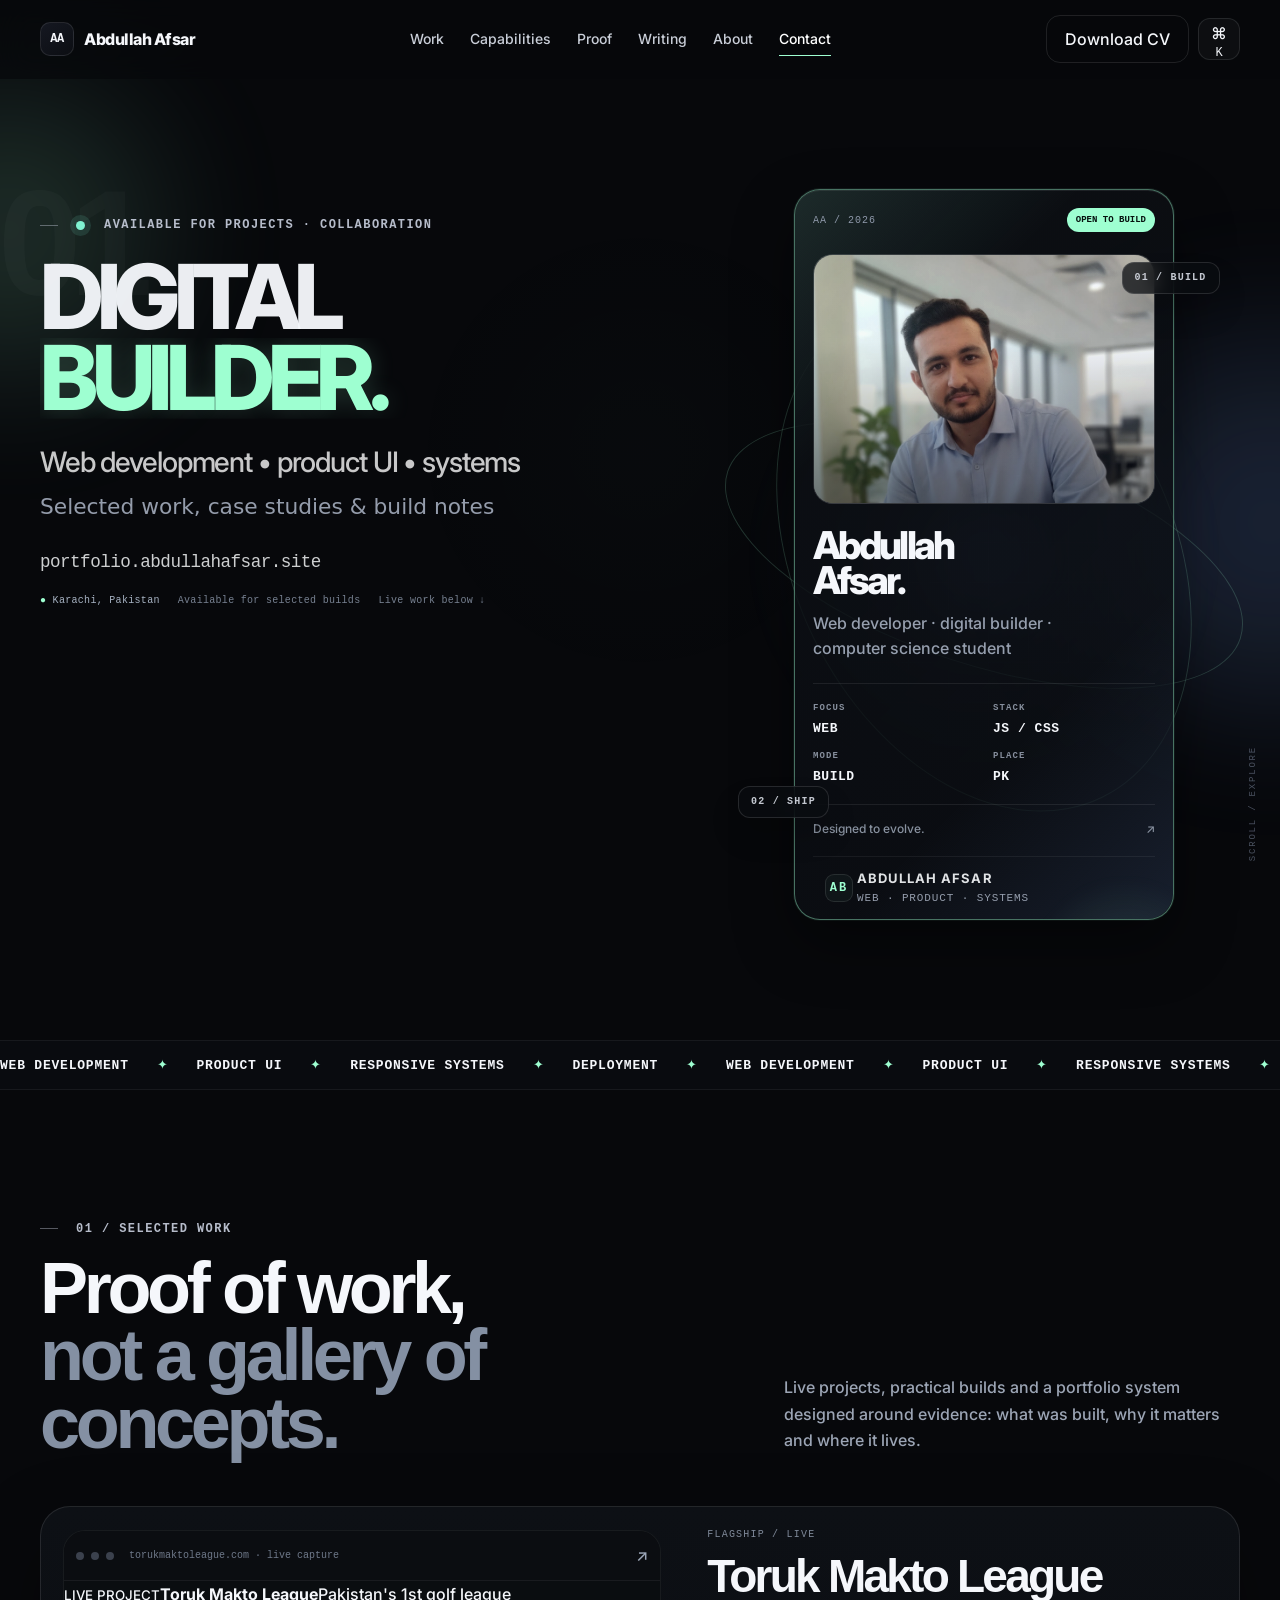
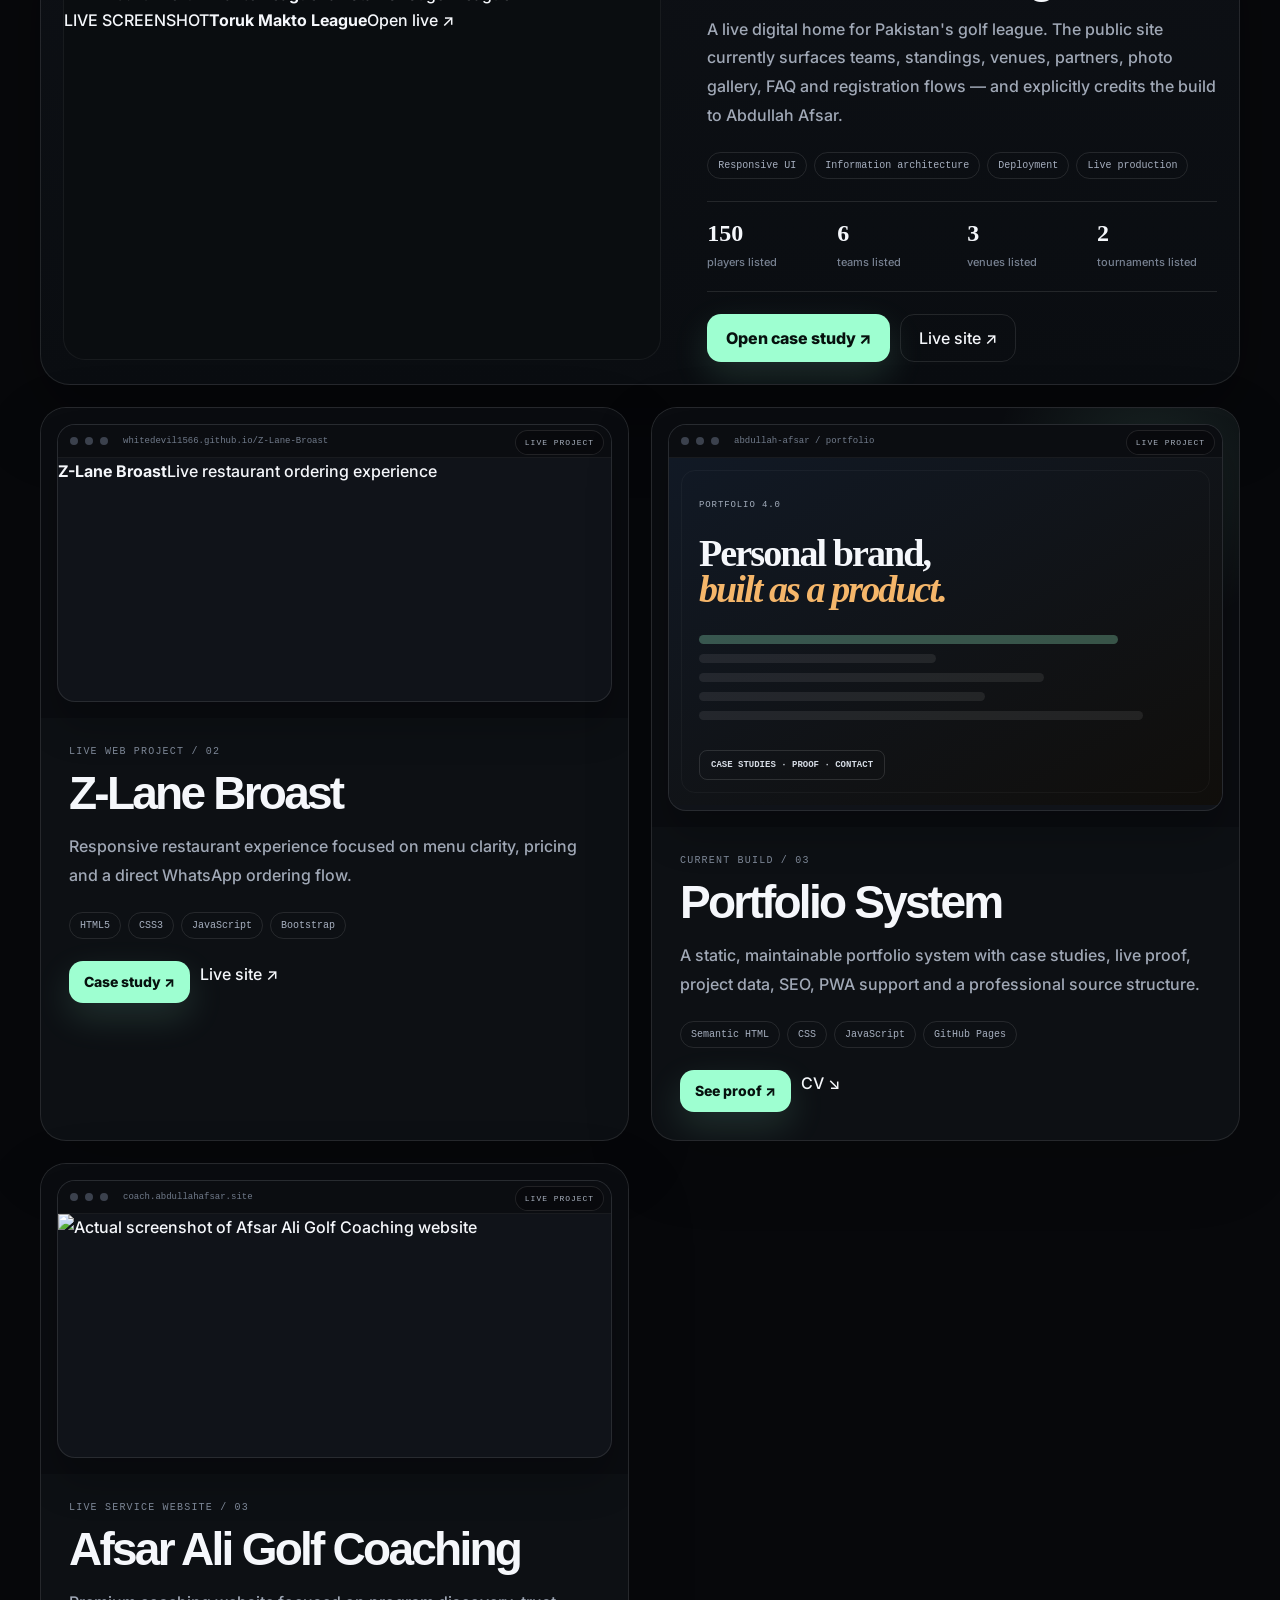
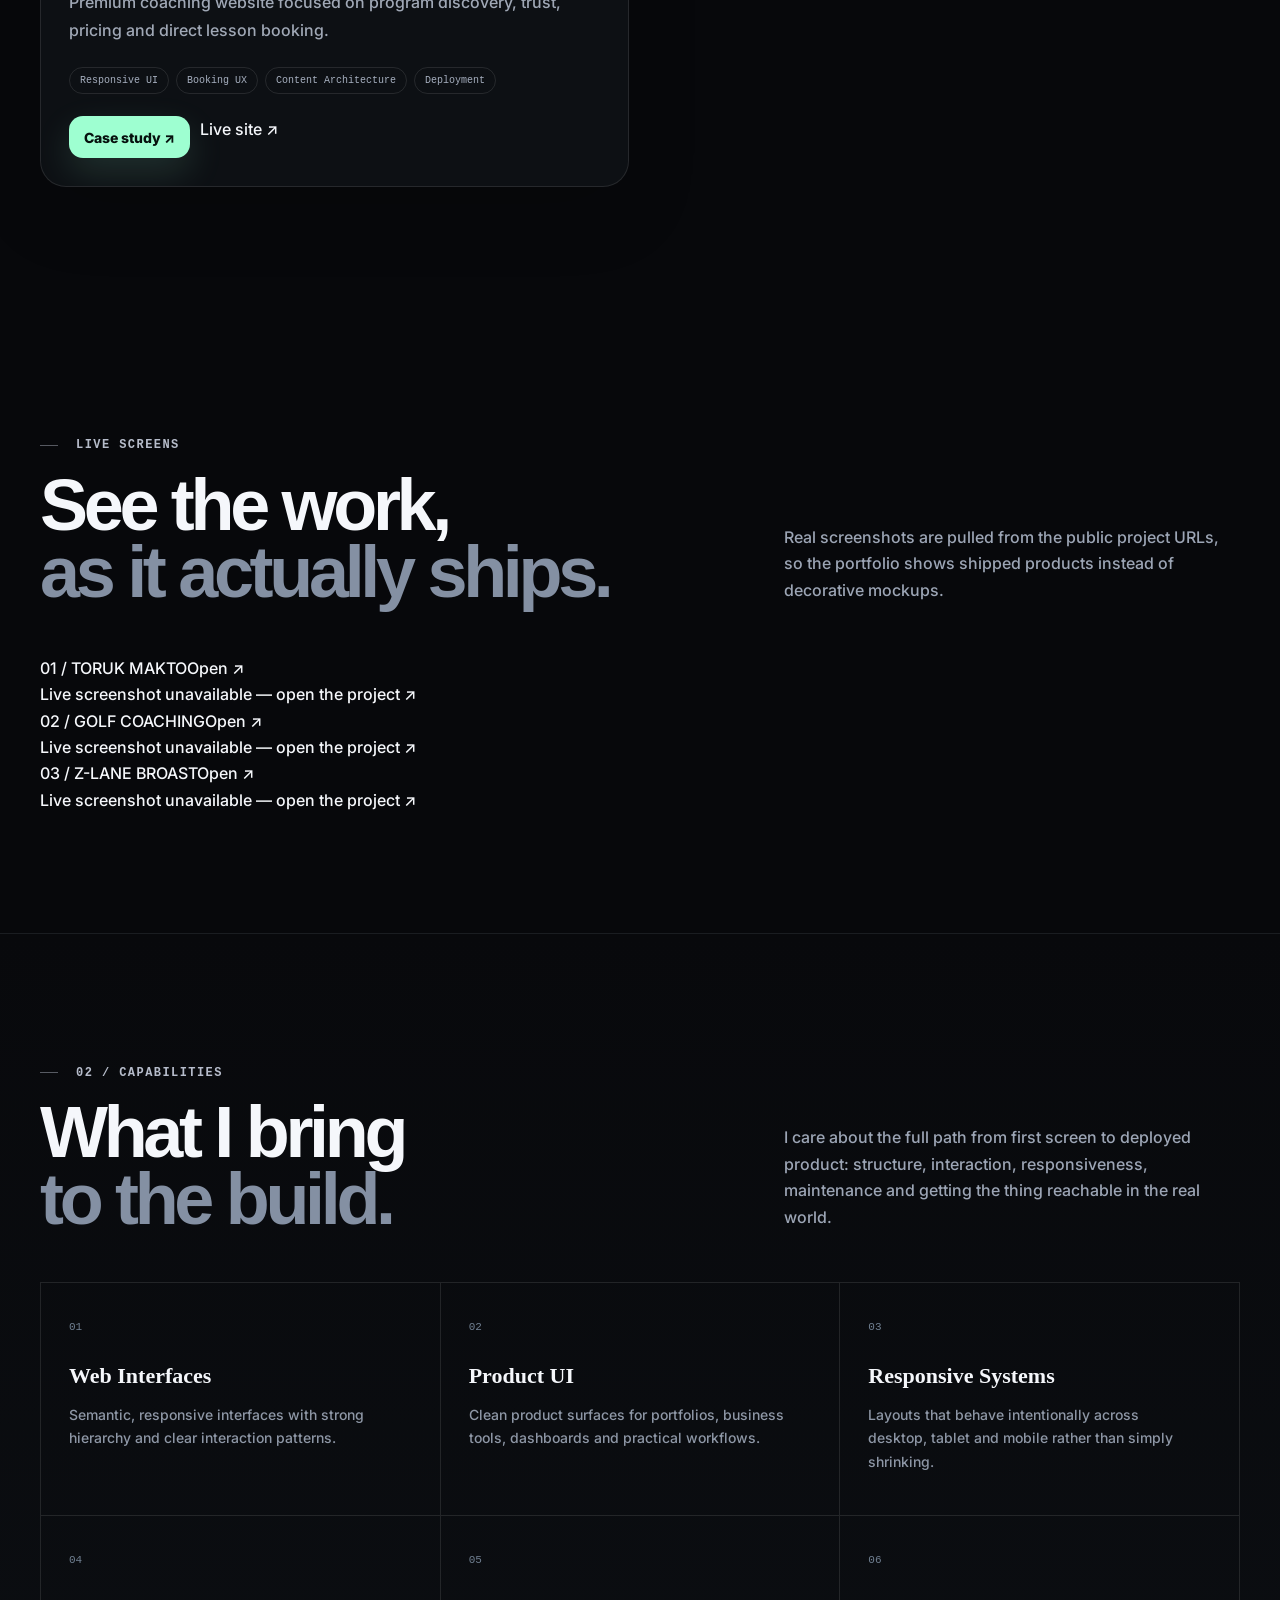
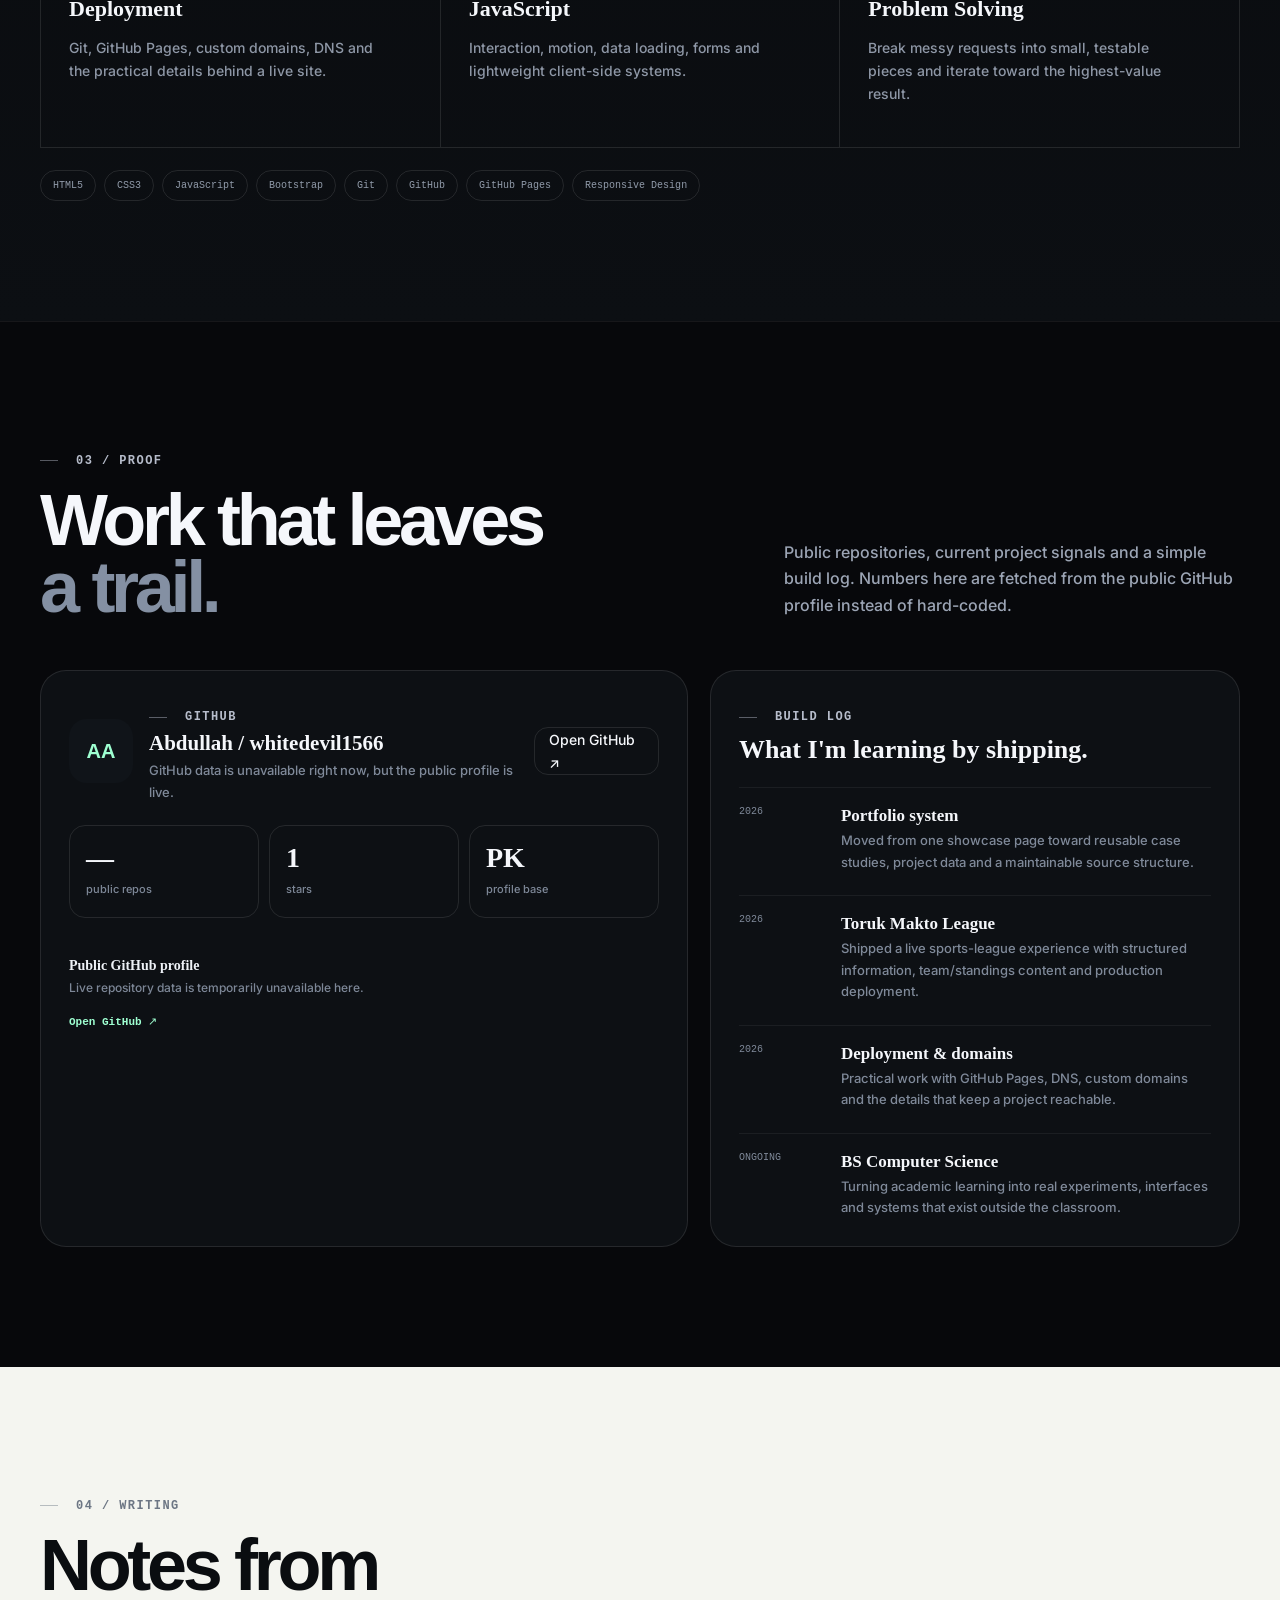
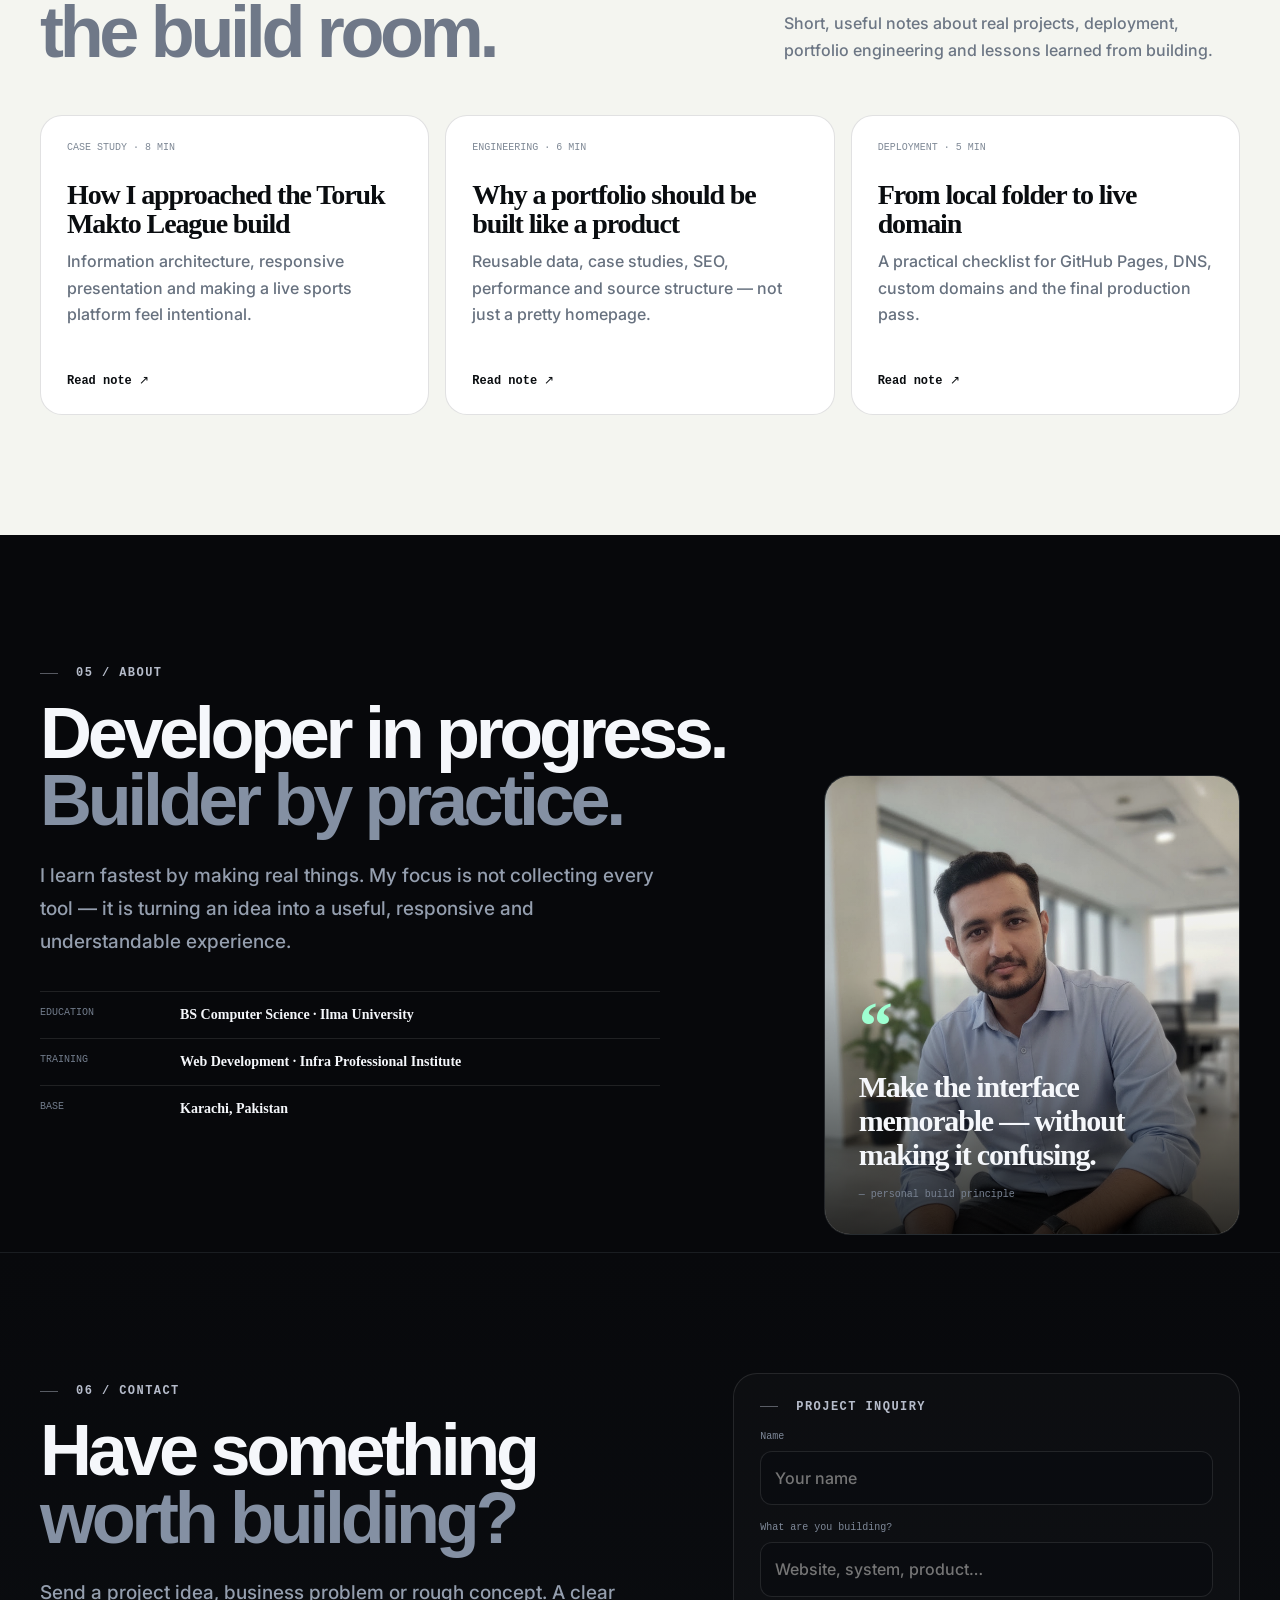
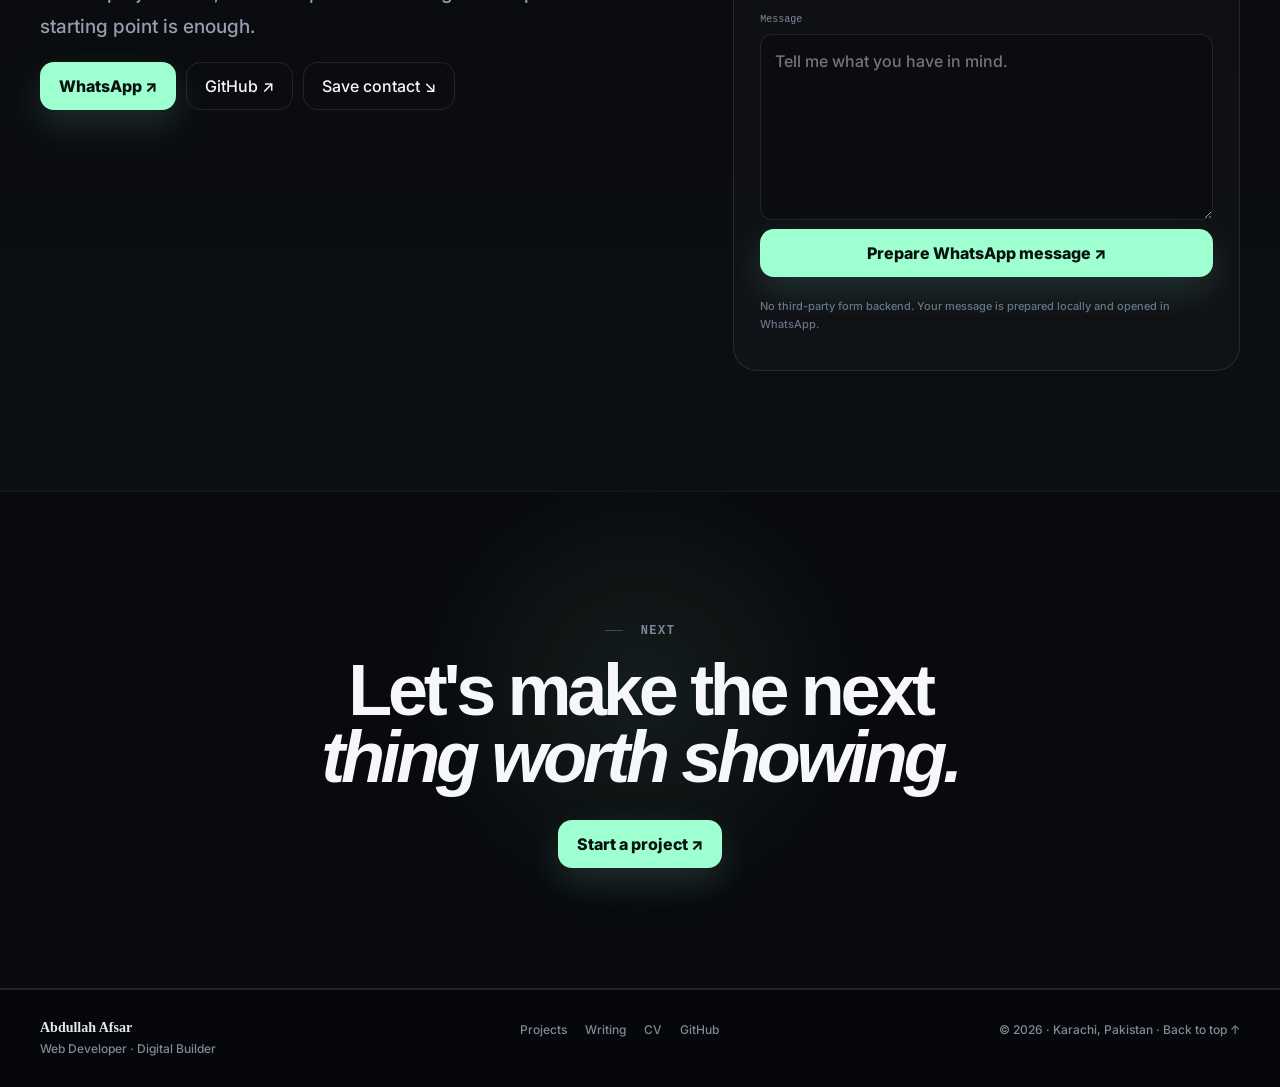
==== commit 3897fa05: "Add files via upload" ====
--- a/index.html
+++ b/index.html
@@ -20,7 +20,7 @@
 <link rel="preconnect" href="https://fonts.googleapis.com">
 <link rel="preconnect" href="https://fonts.gstatic.com" crossorigin>
 <link href="https://fonts.googleapis.com/css2?family=DM+Mono:wght@400;500&family=Inter:wght@400;500;600;700;800&family=Manrope:wght@500;600;700;800&display=swap" rel="stylesheet">
-<link rel="stylesheet" href="assets/css/main.css?v=20260817.1">
+<link rel="stylesheet" href="assets/css/main.css?v=20260817.2">
 <title>Abdullah Afsar — Web Developer & Digital Builder</title>
 <script type="application/ld+json">
 {
@@ -85,25 +85,33 @@
   <div class="shell">
     <div class="section-intro"><div><div class="eyebrow">01 / SELECTED WORK</div><h2>Proof of work,<br><span>not a gallery of concepts.</span></h2></div><p>Live projects, practical builds and a portfolio system designed around evidence: what was built, why it matters and where it lives.</p></div>
     <div class="feature-project reveal">
-      <div class="project-visual toruk-visual">
+      <div class="project-visual cinematic-frame">
         <div class="browser-frame">
-          <div class="browser-toolbar"><span></span><span></span><span></span><div class="browser-url">torukmaktoleague.com</div><a href="https://torukmaktoleague.com/" target="_blank" rel="noopener">↗</a></div>
-          <div class="screen-body toruk-screen"><div class="screen-nav"><strong>TORUK MAKTO</strong><span>TEAMS · STANDINGS · PARTNERS</span></div><div class="screen-hero"><small>PAKISTAN'S 1ST GOLF LEAGUE</small><h3>Corporate golf,<br><em>built to scale.</em></h3><p>League information, teams, standings, venues and tournament flows in one focused digital home.</p><div class="screen-stats"><div><strong>150</strong><span>PLAYERS</span></div><div><strong>6</strong><span>TEAMS</span></div><div><strong>3</strong><span>VENUES</span></div><div><strong>2</strong><span>TOURNAMENTS</span></div></div></div></div>
+          <div class="browser-toolbar"><span></span><span></span><span></span><div class="browser-url">torukmaktoleague.com · live capture</div><a href="https://torukmaktoleague.com/" target="_blank" rel="noopener">↗</a></div>
+          <div class="cinematic-screen">
+            <img loading="lazy" src="https://image.thum.io/get/width/1400/crop/900/noanimate/https://torukmaktoleague.com/" alt="Actual screenshot of the Toruk Makto League website" onerror="this.style.display='none'; this.nextElementSibling.hidden=false">
+            <div class="cinematic-fallback" hidden><small>LIVE PROJECT</small><strong>Toruk Makto League</strong><span>Pakistan's 1st golf league</span></div>
+            <div class="cinematic-vignette"></div>
+            <div class="cinematic-caption"><span>LIVE SCREENSHOT</span><strong>Toruk Makto League</strong><a href="https://torukmaktoleague.com/" target="_blank" rel="noopener">Open live ↗</a></div>
+          </div>
         </div>
       </div>
       <div class="feature-copy"><div class="project-kicker">FLAGSHIP / LIVE</div><h3>Toruk Makto League</h3><p>A live digital home for Pakistan's golf league. The public site currently surfaces teams, standings, venues, partners, photo gallery, FAQ and registration flows — and explicitly credits the build to Abdullah Afsar.</p><div class="tag-list"><span>Responsive UI</span><span>Information architecture</span><span>Deployment</span><span>Live production</span></div><div class="feature-metrics"><div><strong>150</strong><span>players listed</span></div><div><strong>6</strong><span>teams listed</span></div><div><strong>3</strong><span>venues listed</span></div><div><strong>2</strong><span>tournaments listed</span></div></div><div class="button-row"><a class="button button-primary magnetic" href="projects/toruk-makto-league.html">Open case study ↗</a><a class="button button-ghost" href="https://torukmaktoleague.com/" target="_blank" rel="noopener">Live site ↗</a></div></div>
     </div>
     <div class="project-grid">
-      <article class="project-card reveal"><div class="project-preview zlane-preview"><div class="preview-browser"><div class="preview-top"><span></span><span></span><span></span><b>whitedevil1566.github.io/Z-Lane-Broast</b></div><div class="preview-content"><small>Z-LANE BROAST</small><h3>Built for taste.<br><em>Optimized for orders.</em></h3><div class="menu-lines"><span></span><span></span><span></span><span></span></div><div class="preview-cta">ORDER ON WHATSAPP →</div></div></div></div><div class="project-content"><div class="project-kicker">LIVE WEB PROJECT / 02</div><h3>Z-Lane Broast</h3><p>Responsive restaurant experience focused on menu clarity, pricing and a direct WhatsApp ordering flow.</p><div class="tag-list"><span>HTML5</span><span>CSS3</span><span>JavaScript</span><span>Bootstrap</span></div><div class="button-row"><a class="button button-small button-primary" href="projects/z-lane-broast.html">Case study ↗</a><a class="text-link" href="https://whitedevil1566.github.io/Z-Lane-Broast/" target="_blank" rel="noopener">Live site ↗</a></div></div></article>
+      <article class="project-card reveal"><div class="project-preview screenshot-preview"><div class="preview-browser"><div class="preview-top"><span></span><span></span><span></span><b>whitedevil1566.github.io/Z-Lane-Broast</b></div><div class="preview-shot"><img loading="lazy" src="https://image.thum.io/get/width/1200/crop/720/noanimate/https://whitedevil1566.github.io/Z-Lane-Broast/" alt="Actual screenshot of the Z-Lane Broast website" onerror="this.style.display='none'; this.nextElementSibling.hidden=false"><div class="preview-fallback" hidden><strong>Z-Lane Broast</strong><span>Live restaurant ordering experience</span></div></div></div></div><div class="project-content"><div class="project-kicker">LIVE WEB PROJECT / 02</div><h3>Z-Lane Broast</h3><p>Responsive restaurant experience focused on menu clarity, pricing and a direct WhatsApp ordering flow.</p><div class="tag-list"><span>HTML5</span><span>CSS3</span><span>JavaScript</span><span>Bootstrap</span></div><div class="button-row"><a class="button button-small button-primary" href="projects/z-lane-broast.html">Case study ↗</a><a class="text-link" href="https://whitedevil1566.github.io/Z-Lane-Broast/" target="_blank" rel="noopener">Live site ↗</a></div></div></article>
       <article class="project-card reveal"><div class="project-preview portfolio-preview"><div class="preview-browser"><div class="preview-top"><span></span><span></span><span></span><b>abdullah-afsar / portfolio</b></div><div class="preview-content"><small>PORTFOLIO 4.0</small><h3>Personal brand,<br><em>built as a product.</em></h3><div class="code-lines"><i></i><i></i><i></i><i></i><i></i></div><div class="preview-cta">CASE STUDIES · PROOF · CONTACT</div></div></div></div><div class="project-content"><div class="project-kicker">CURRENT BUILD / 03</div><h3>Portfolio System</h3><p>A static, maintainable portfolio system with case studies, live proof, project data, SEO, PWA support and a professional source structure.</p><div class="tag-list"><span>Semantic HTML</span><span>CSS</span><span>JavaScript</span><span>GitHub Pages</span></div><div class="button-row"><a class="button button-small button-primary" href="#proof">See proof ↗</a><a class="text-link" href="CV.pdf" download>CV ↘</a></div></div></article>
+      <article class="project-card reveal"><div class="project-preview screenshot-preview"><div class="preview-browser"><div class="preview-top"><span></span><span></span><span></span><b>coach.abdullahafsar.site</b></div><div class="preview-shot"><img loading="lazy" src="https://image.thum.io/get/width/1200/crop/720/noanimate/https://coach.abdullahafsar.site/" alt="Actual screenshot of Afsar Ali Golf Coaching website" onerror="this.style.display=\'none\'; this.nextElementSibling.hidden=false"><div class="preview-fallback" hidden><strong>Afsar Ali Golf Coaching</strong><span>Live coaching and booking experience</span></div></div></div></div><div class="project-content"><div class="project-kicker">LIVE SERVICE WEBSITE / 03</div><h3>Afsar Ali Golf Coaching</h3><p>Premium coaching website focused on program discovery, trust, pricing and direct lesson booking.</p><div class="tag-list"><span>Responsive UI</span><span>Booking UX</span><span>Content Architecture</span><span>Deployment</span></div><div class="button-row"><a class="button button-small button-primary" href="projects/afsar-ali-golf-coaching.html">Case study ↗</a><a class="text-link" href="https://coach.abdullahafsar.site/" target="_blank" rel="noopener">Live site ↗</a></div></div></article>
     </div>
   </div>
 </section>
 
+<section class="section-pad cinematic-gallery-section"><div class="shell"><div class="section-intro"><div><div class="eyebrow">LIVE SCREENS</div><h2>See the work,<br><span>as it actually ships.</span></h2></div><p>Real screenshots are pulled from the public project URLs, so the portfolio shows shipped products instead of decorative mockups.</p></div><div class="cinematic-gallery"><article class="live-screen-card reveal"><div class="live-screen-meta"><span>01 / TORUK MAKTO</span><a href="https://torukmaktoleague.com/" target="_blank" rel="noopener">Open ↗</a></div><div class="live-screen-wrap"><img loading="lazy" src="https://image.thum.io/get/width/1400/crop/820/noanimate/https://torukmaktoleague.com/" alt="Live screenshot of Toruk Makto League" onerror="this.style.display='none'; this.nextElementSibling.hidden=false"><div class="screen-error-fallback" hidden>Live screenshot unavailable — open the project ↗</div></div></article><article class="live-screen-card live-screen-card-tall reveal"><div class="live-screen-meta"><span>02 / GOLF COACHING</span><a href="https://coach.abdullahafsar.site/" target="_blank" rel="noopener">Open ↗</a></div><div class="live-screen-wrap"><img loading="lazy" src="https://image.thum.io/get/width/1200/crop/820/noanimate/https://coach.abdullahafsar.site/" alt="Live screenshot of Afsar Ali Golf Coaching" onerror="this.style.display='none'; this.nextElementSibling.hidden=false"><div class="screen-error-fallback" hidden>Live screenshot unavailable — open the project ↗</div></div></article><article class="live-screen-card reveal"><div class="live-screen-meta"><span>03 / Z-LANE BROAST</span><a href="https://whitedevil1566.github.io/Z-Lane-Broast/" target="_blank" rel="noopener">Open ↗</a></div><div class="live-screen-wrap"><img loading="lazy" src="https://image.thum.io/get/width/1400/crop/820/noanimate/https://whitedevil1566.github.io/Z-Lane-Broast/" alt="Live screenshot of Z-Lane Broast" onerror="this.style.display='none'; this.nextElementSibling.hidden=false"><div class="screen-error-fallback" hidden>Live screenshot unavailable — open the project ↗</div></div></article></div></div></section>
+
 <section id="capabilities" class="section-pad dark-section anchor-section"><div class="shell"><div class="section-intro"><div><div class="eyebrow">02 / CAPABILITIES</div><h2>What I bring<br><span>to the build.</span></h2></div><p>I care about the full path from first screen to deployed product: structure, interaction, responsiveness, maintenance and getting the thing reachable in the real world.</p></div><div class="cap-grid"><article class="cap-item reveal"><span>01</span><h3>Web Interfaces</h3><p>Semantic, responsive interfaces with strong hierarchy and clear interaction patterns.</p></article><article class="cap-item reveal"><span>02</span><h3>Product UI</h3><p>Clean product surfaces for portfolios, business tools, dashboards and practical workflows.</p></article><article class="cap-item reveal"><span>03</span><h3>Responsive Systems</h3><p>Layouts that behave intentionally across desktop, tablet and mobile rather than simply shrinking.</p></article><article class="cap-item reveal"><span>04</span><h3>Deployment</h3><p>Git, GitHub Pages, custom domains, DNS and the practical details behind a live site.</p></article><article class="cap-item reveal"><span>05</span><h3>JavaScript</h3><p>Interaction, motion, data loading, forms and lightweight client-side systems.</p></article><article class="cap-item reveal"><span>06</span><h3>Problem Solving</h3><p>Break messy requests into small, testable pieces and iterate toward the highest-value result.</p></article></div><div class="tech-strip"><span>HTML5</span><span>CSS3</span><span>JavaScript</span><span>Bootstrap</span><span>Git</span><span>GitHub</span><span>GitHub Pages</span><span>Responsive Design</span></div></div></section>
 
-<article class="project-card reveal"><div class="project-preview coach-preview"><div class="preview-browser"><div class="preview-top"><span></span><span></span><span></span><b>coach.abdullahafsar.site</b></div><div class="preview-content"><small>AFSAR ALI GOLF COACHING</small><h3>Play with<br><em>intent.</em></h3><div class="menu-lines"><span></span><span></span><span></span><span></span></div><div class="preview-cta">BOOK A LESSON →</div></div></div></div><div class="project-content"><div class="project-kicker">LIVE SERVICE WEBSITE / 03</div><h3>Afsar Ali Golf Coaching</h3><p>Premium coaching website focused on program discovery, trust, pricing and direct lesson booking.</p><div class="tag-list"><span>Responsive UI</span><span>Booking UX</span><span>Content Architecture</span><span>Deployment</span></div><div class="button-row"><a class="button button-small button-primary" href="projects/afsar-ali-golf-coaching.html">Case study ↗</a><a class="text-link" href="https://coach.abdullahafsar.site/" target="_blank" rel="noopener">Live site ↗</a></div></div></article>
-<section id="proof" class="section-pad anchor-section"><div class="shell"><div class="section-intro"><div><div class="eyebrow">03 / PROOF</div><h2>Work that leaves<br><span>a trail.</span></h2></div><p>Public repositories, current project signals and a simple build log. Numbers here are fetched from the public GitHub profile instead of hard-coded.</p></div><div class="proof-grid"><article class="github-panel reveal"><div class="github-head"><div class="github-person"><img id="ghAvatar" src="assets/images/avatar-placeholder.svg" alt="GitHub avatar" width="64" height="64"><div><span class="eyebrow">GITHUB</span><h3 id="ghName">Abdullah / whitedevil1566</h3><p id="ghBio">Loading public profile…</p></div></div><a class="button button-ghost button-small" href="https://github.com/whitedevil1566" target="_blank" rel="noopener">Open GitHub ↗</a></div><div class="github-stats"><div><strong id="ghRepos">—</strong><span>public repos</span></div><div><strong id="ghFollowers">—</strong><span>followers</span></div><div><strong id="ghFollowing">—</strong><span>following</span></div></div><div class="repo-list" id="repoList"><div class="repo-placeholder">Loading repositories…</div></div></article><div class="build-log reveal"><div class="eyebrow">BUILD LOG</div><h3>What I'm learning by shipping.</h3><div class="timeline-list"><article><time>2026</time><div><h4>Portfolio system</h4><p>Moved from one showcase page toward reusable case studies, project data and a maintainable source structure.</p></div></article><article><time>2026</time><div><h4>Toruk Makto League</h4><p>Shipped a live sports-league experience with structured information, team/standings content and production deployment.</p></div></article><article><time>2026</time><div><h4>Deployment & domains</h4><p>Practical work with GitHub Pages, DNS, custom domains and the details that keep a project reachable.</p></div></article><article><time>ONGOING</time><div><h4>BS Computer Science</h4><p>Turning academic learning into real experiments, interfaces and systems that exist outside the classroom.</p></div></article></div></div></div></div></section>
+
+<section id="proof" class="section-pad anchor-section"><div class="shell"><div class="section-intro"><div><div class="eyebrow">03 / PROOF</div><h2>Work that leaves<br><span>a trail.</span></h2></div><p>Public repositories, current project signals and a simple build log. Numbers here are fetched from the public GitHub profile instead of hard-coded.</p></div><div class="proof-grid"><article class="github-panel reveal"><div class="github-head"><div class="github-person"><img id="ghAvatar" src="assets/images/avatar-placeholder.svg" alt="GitHub avatar" width="64" height="64"><div><span class="eyebrow">GITHUB</span><h3 id="ghName">Abdullah / whitedevil1566</h3><p id="ghBio">Public GitHub profile · live data refreshes automatically</p></div></div><a class="button button-ghost button-small" href="https://github.com/whitedevil1566" target="_blank" rel="noopener">Open GitHub ↗</a></div><div class="github-stats"><div><strong id="ghRepos">3</strong><span>public repos</span></div><div><strong id="ghStars">1</strong><span>stars</span></div><div><strong id="ghLocation">PK</strong><span>profile base</span></div></div><div class="repo-list" id="repoList"><div class="repo-placeholder">Live repositories load here when GitHub is reachable.</div></div></article><div class="build-log reveal"><div class="eyebrow">BUILD LOG</div><h3>What I'm learning by shipping.</h3><div class="timeline-list"><article><time>2026</time><div><h4>Portfolio system</h4><p>Moved from one showcase page toward reusable case studies, project data and a maintainable source structure.</p></div></article><article><time>2026</time><div><h4>Toruk Makto League</h4><p>Shipped a live sports-league experience with structured information, team/standings content and production deployment.</p></div></article><article><time>2026</time><div><h4>Deployment & domains</h4><p>Practical work with GitHub Pages, DNS, custom domains and the details that keep a project reachable.</p></div></article><article><time>ONGOING</time><div><h4>BS Computer Science</h4><p>Turning academic learning into real experiments, interfaces and systems that exist outside the classroom.</p></div></article></div></div></div></div></section>
 
 <section id="writing" class="section-pad light-panel anchor-section"><div class="shell"><div class="section-intro"><div><div class="eyebrow">04 / WRITING</div><h2>Notes from<br><span>the build room.</span></h2></div><p>Short, useful notes about real projects, deployment, portfolio engineering and lessons learned from building.</p></div><div class="post-grid"><a class="post-card reveal" href="writing/toruk-makto-league.html"><span>CASE STUDY · 8 MIN</span><h3>How I approached the Toruk Makto League build</h3><p>Information architecture, responsive presentation and making a live sports platform feel intentional.</p><strong>Read note ↗</strong></a><a class="post-card reveal" href="writing/portfolio-system.html"><span>ENGINEERING · 6 MIN</span><h3>Why a portfolio should be built like a product</h3><p>Reusable data, case studies, SEO, performance and source structure — not just a pretty homepage.</p><strong>Read note ↗</strong></a><a class="post-card reveal" href="writing/deployment-playbook.html"><span>DEPLOYMENT · 5 MIN</span><h3>From local folder to live domain</h3><p>A practical checklist for GitHub Pages, DNS, custom domains and the final production pass.</p><strong>Read note ↗</strong></a></div></div></section>
 
@@ -117,6 +125,6 @@
 
 <div class="cmd-overlay" id="cmdOverlay" hidden><div class="cmd-dialog" role="dialog" aria-modal="true" aria-labelledby="cmdTitle"><div class="cmd-head"><div><span class="eyebrow">COMMAND</span><h2 id="cmdTitle">Jump anywhere.</h2></div><button class="icon-button" id="commandClose" aria-label="Close command palette">Esc</button></div><input id="cmdInput" autocomplete="off" placeholder="Search projects, pages, actions…"><div class="cmd-items" id="cmdItems"><a href="#work" data-keywords="work projects selected">Work</a><a href="#proof" data-keywords="github proof repositories">GitHub proof</a><a href="#writing" data-keywords="writing blog notes">Writing</a><a href="projects/toruk-makto-league.html" data-keywords="toruk golf league case study">Toruk case study</a><a href="projects/z-lane-broast.html" data-keywords="z lane restaurant case study">Z-Lane case study</a><a href="projects/afsar-ali-golf-coaching.html" data-keywords="coach golf afsar ali case study">Golf coaching case study</a><a href="CV.pdf" download data-keywords="resume cv download">Download CV</a><a href="#contact" data-keywords="contact whatsapp project">Contact</a></div></div></div>
 <div class="mobile-sheet" id="mobileSheet" hidden><button class="sheet-close" id="mobileClose">Close ×</button><a href="#work">Work</a><a href="#proof">Proof</a><a href="#writing">Writing</a><a href="#about">About</a><a href="#contact">Contact</a><a href="CV.pdf" download>Download CV</a></div>
-<script src="assets/js/analytics.js" defer></script><script src="assets/js/main.js?v=20260817.1" defer></script>
+<script src="assets/js/analytics.js" defer></script><script src="assets/js/main.js?v=20260817.2" defer></script>
 </body>
 </html>
--- a/assets/css/main.css
+++ b/assets/css/main.css
@@ -445,3 +445,5 @@
 @media (prefers-reduced-motion: reduce){*,*:before,*:after{animation-duration:.001ms!important;animation-iteration-count:1!important;scroll-behavior:auto!important;transition-duration:.001ms!important}.reveal{opacity:1!important;transform:none!important}body:before{display:none}}
 
 body.page-leaving{opacity:0;transform:scale(.995);transition:opacity .17s ease,transform .17s ease}
+
+.github-fallback{padding:18px 0}.github-fallback strong{display:block;color:#eef2f7;font:700 14px Manrope;margin-bottom:4px}.github-fallback p{margin:0 0 8px;color:#7d8797;font-size:12px}.github-fallback a{font:600 11px 'DM Mono',monospace;color:var(--accent);text-decoration:none}.github-fallback a:hover{text-decoration:underline}
